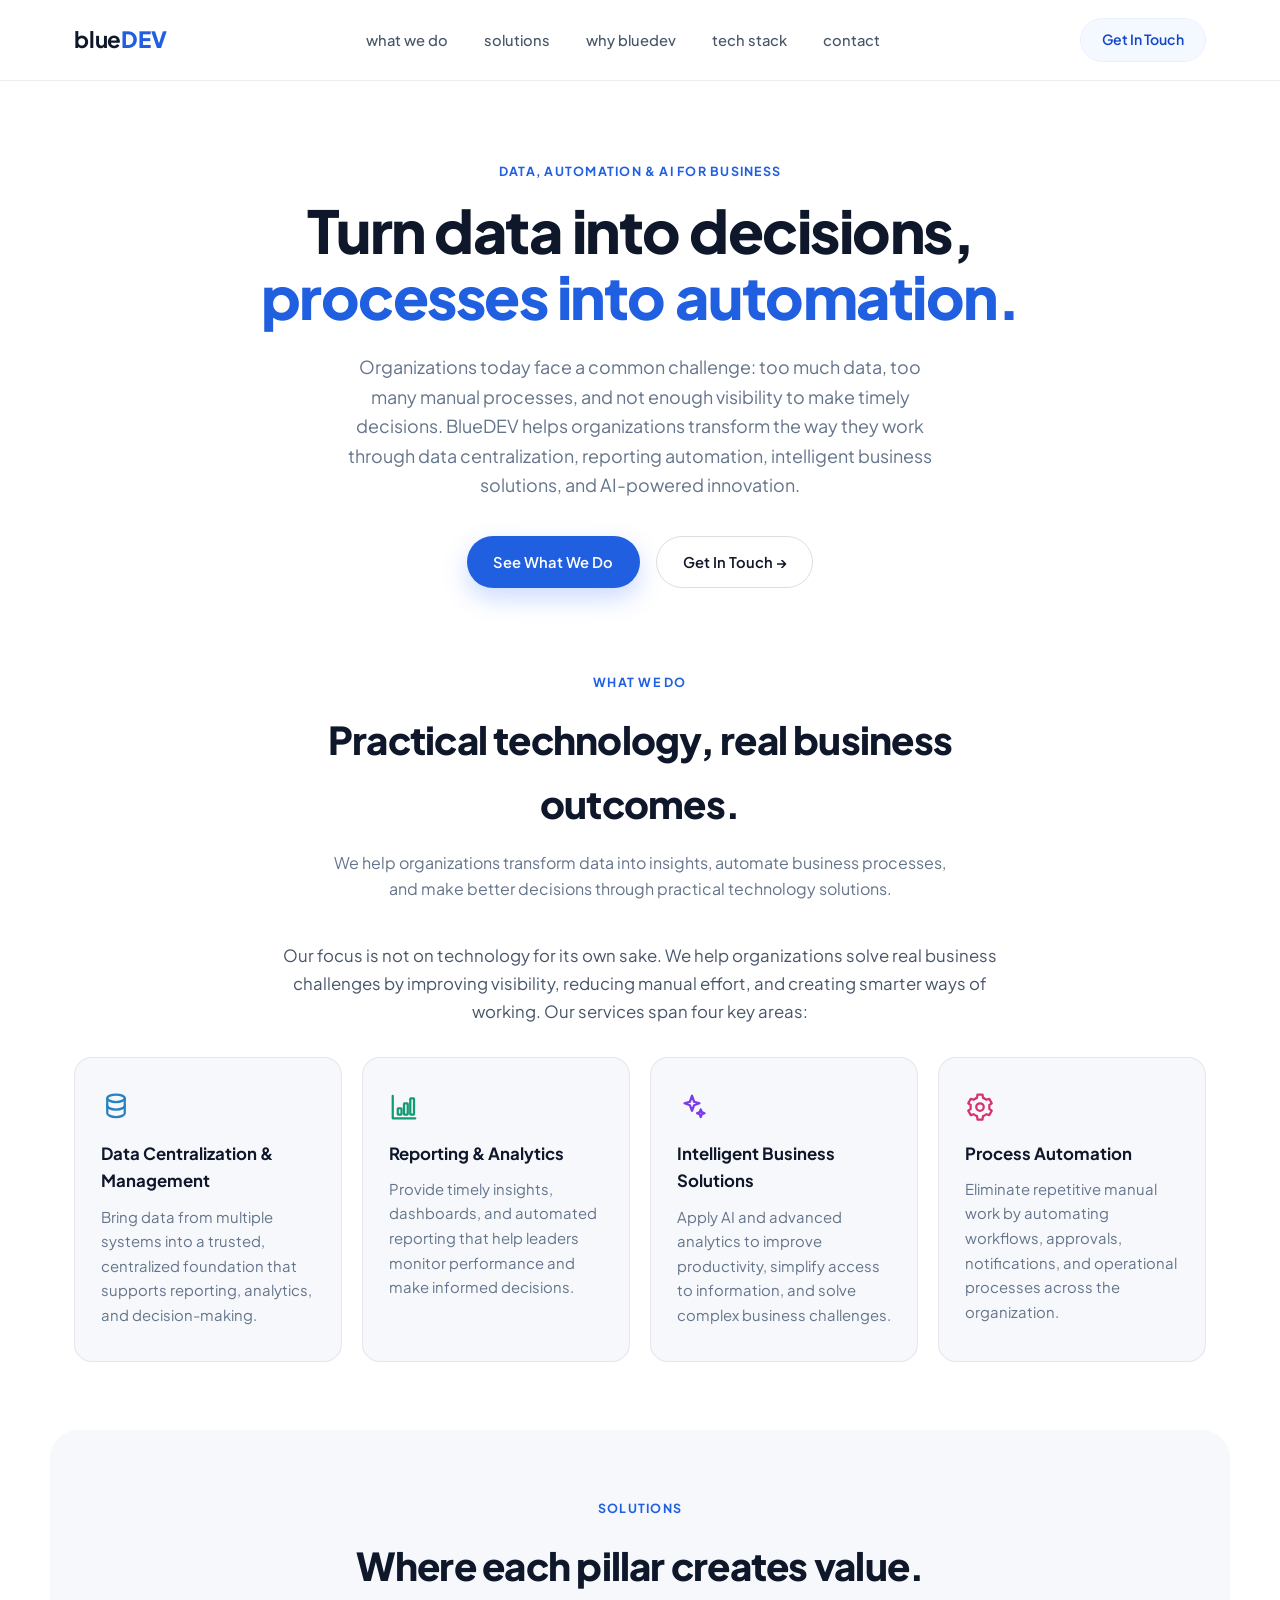
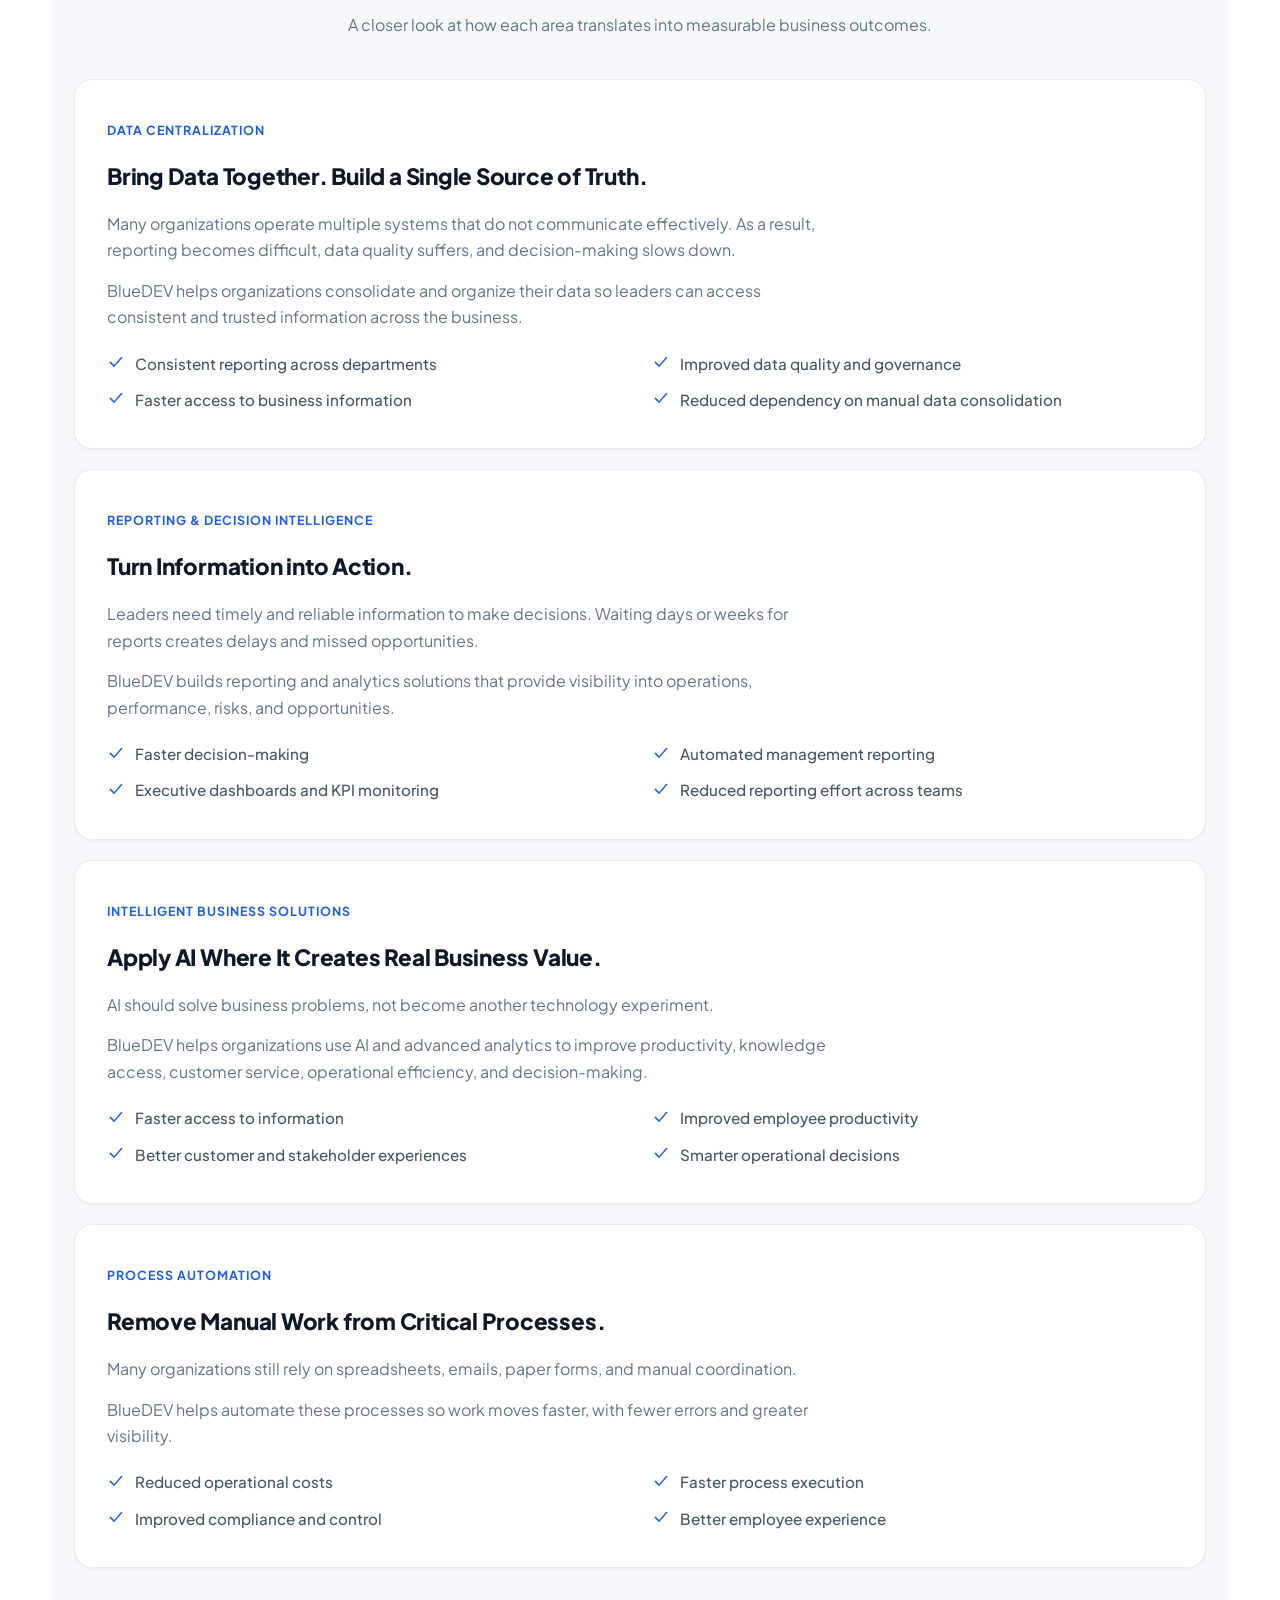
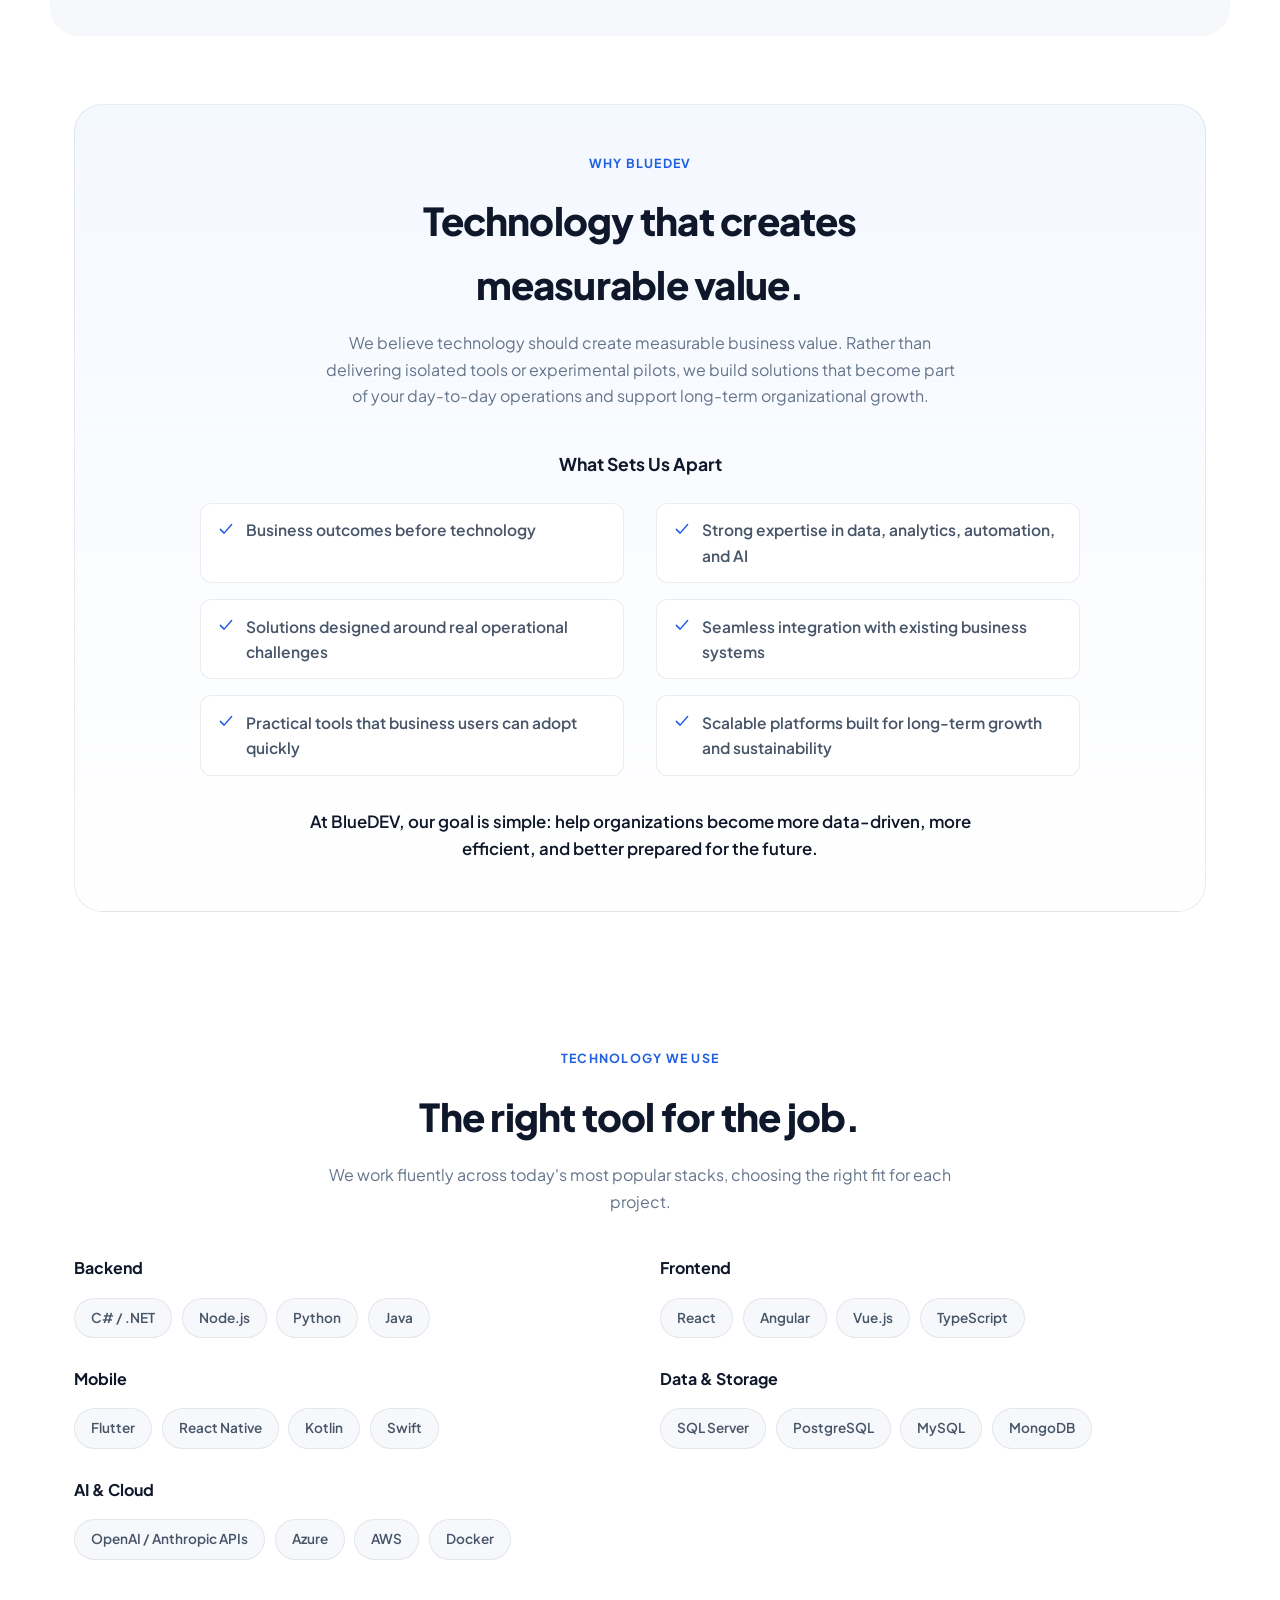
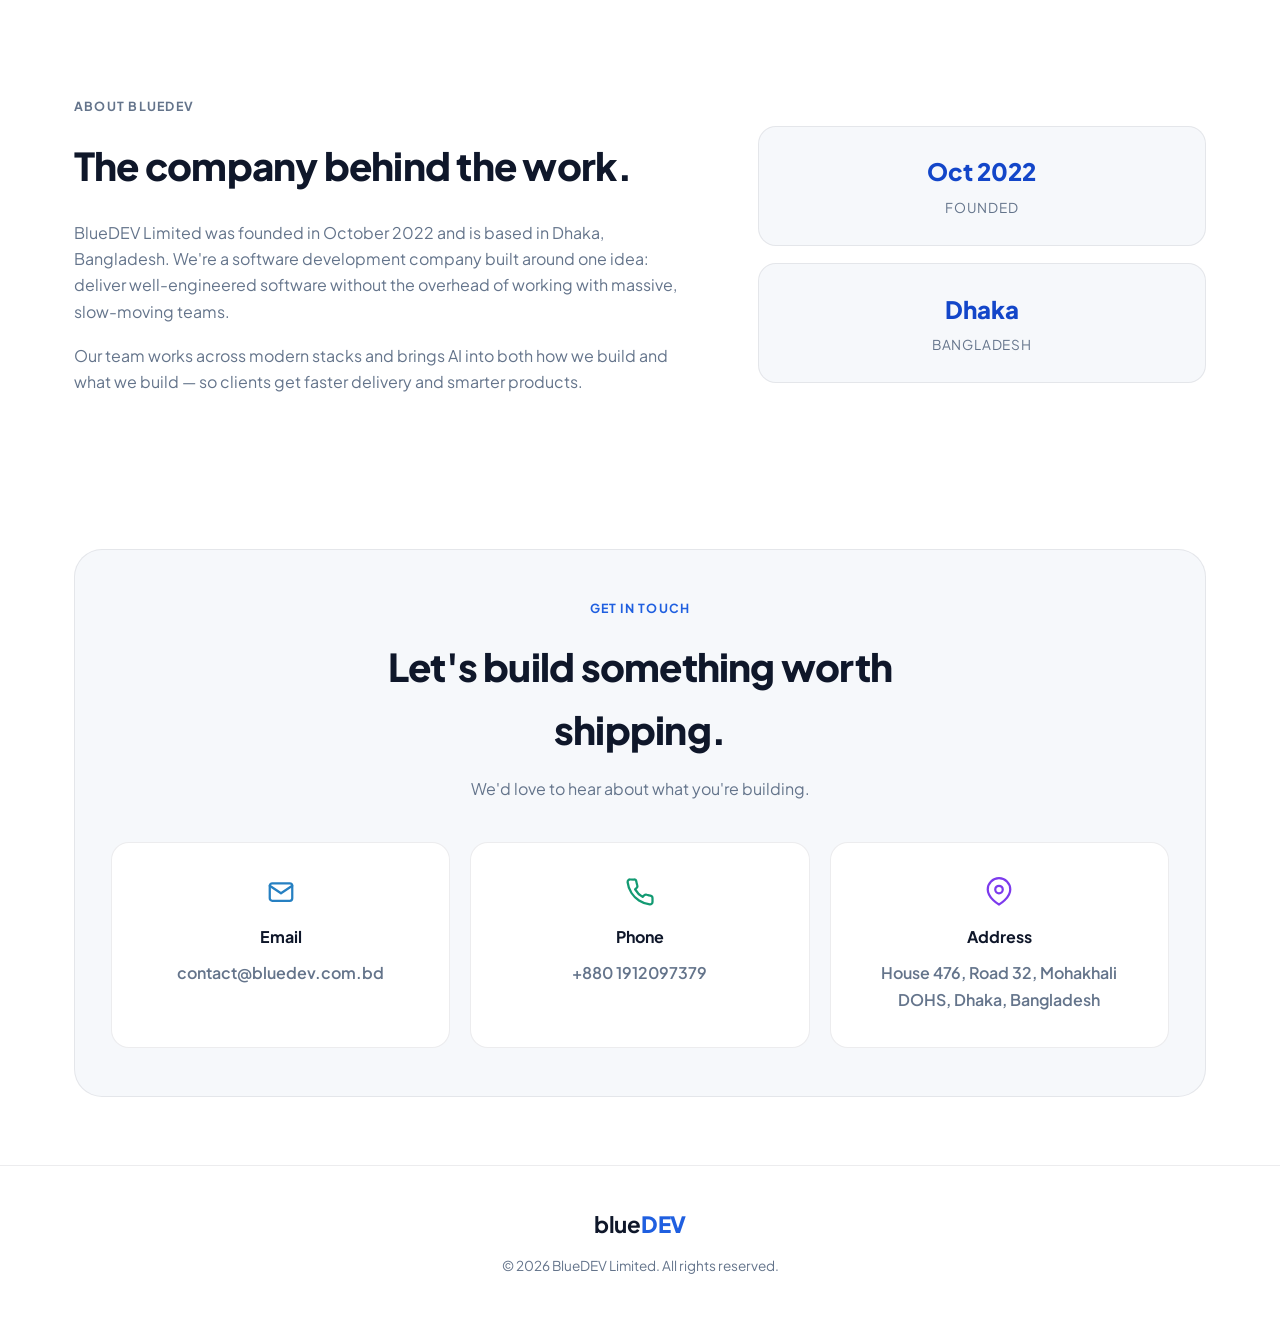
==== index.html @ 43b390da "Initial commit: BlueDEV Limited website Single-page marketing site for BlueDEV Limited built with pl" ====
<!DOCTYPE html>
<html lang="en">
<head>
<meta charset="UTF-8">
<meta name="viewport" content="width=device-width, initial-scale=1.0">
<title>BlueDEV — Data, Automation &amp; AI for Business</title>
<meta name="description" content="BlueDEV helps organizations transform data into decisions, processes into automation, and information into business value through data centralization, reporting, intelligent business solutions, and AI-powered innovation.">
<link rel="preconnect" href="https://fonts.googleapis.com">
<link rel="preconnect" href="https://fonts.gstatic.com" crossorigin>
<link rel="stylesheet" href="https://fonts.googleapis.com/css2?family=Plus+Jakarta+Sans:ital,wght@0,400;0,500;0,600;0,700;0,800;1,500&display=swap">
<link rel="stylesheet" href="styles.css">
</head>
<body>

<header class="site-header">
  <nav class="navbar">
    <a href="#top" class="logo">blue<span>DEV</span></a>
    <button class="nav-toggle" id="navToggle" aria-label="Toggle navigation" aria-expanded="false">
      <span></span><span></span><span></span>
    </button>
    <ul class="nav-links" id="navLinks">
      <li><a href="#what-we-do">what we do</a></li>
      <li><a href="#solutions">solutions</a></li>
      <li><a href="#why">why bluedev</a></li>
      <li><a href="#stack">tech stack</a></li>
      <li><a href="#contact">contact</a></li>
    </ul>
    <a href="#contact" class="btn btn-nav">Get In Touch</a>
  </nav>
</header>

<main id="top">

  <section class="hero">
    <div class="hero-content">
      <p class="eyebrow reveal">Data, Automation &amp; AI for Business</p>
      <h1 class="reveal">Turn data into decisions, <span class="text-accent">processes into automation.</span></h1>
      <p class="hero-sub reveal">Organizations today face a common challenge: too much data, too many manual processes, and not enough visibility to make timely decisions. BlueDEV helps organizations transform the way they work through data centralization, reporting automation, intelligent business solutions, and AI-powered innovation.</p>
      <div class="hero-actions reveal">
        <a href="#what-we-do" class="btn btn-primary">See What We Do</a>
        <a href="#contact" class="btn btn-ghost">Get In Touch →</a>
      </div>
    </div>
  </section>

  <section class="what-we-do" id="what-we-do">
    <div class="section-head reveal">
      <p class="eyebrow">What We Do</p>
      <h2>Practical technology, real business outcomes.</h2>
      <p class="section-sub">We help organizations transform data into insights, automate business processes, and make better decisions through practical technology solutions.</p>
    </div>
    <p class="lead-text reveal">Our focus is not on technology for its own sake. We help organizations solve real business challenges by improving visibility, reducing manual effort, and creating smarter ways of working. Our services span four key areas:</p>

    <div class="pillar-grid">
      <a href="#data-centralization" class="pillar-card reveal">
        <div class="card-icon icon-sky">
          <svg viewBox="0 0 24 24" fill="none" stroke="currentColor" stroke-width="1.8" stroke-linecap="round" stroke-linejoin="round"><ellipse cx="12" cy="5" rx="7" ry="3"/><path d="M5 5v6c0 1.66 3.13 3 7 3s7-1.34 7-3V5"/><path d="M5 11v6c0 1.66 3.13 3 7 3s7-1.34 7-3v-6"/></svg>
        </div>
        <h3>Data Centralization &amp; Management</h3>
        <p>Bring data from multiple systems into a trusted, centralized foundation that supports reporting, analytics, and decision-making.</p>
      </a>
      <a href="#reporting-analytics" class="pillar-card reveal">
        <div class="card-icon icon-mint">
          <svg viewBox="0 0 24 24" fill="none" stroke="currentColor" stroke-width="1.8" stroke-linecap="round" stroke-linejoin="round"><path d="M3 3v18h18"/><rect x="7" y="13" width="3" height="5" rx="0.5"/><rect x="12" y="9" width="3" height="9" rx="0.5"/><rect x="17" y="5" width="3" height="13" rx="0.5"/></svg>
        </div>
        <h3>Reporting &amp; Analytics</h3>
        <p>Provide timely insights, dashboards, and automated reporting that help leaders monitor performance and make informed decisions.</p>
      </a>
      <a href="#intelligent-solutions" class="pillar-card reveal">
        <div class="card-icon icon-lavender">
          <svg viewBox="0 0 24 24" fill="none" stroke="currentColor" stroke-width="1.8" stroke-linecap="round" stroke-linejoin="round"><path d="M12 3l1.7 4.8L18 9l-4.3 1.6L12 15l-1.7-4.4L6 9l4.3-1.2L12 3z"/><path d="M19 14l.8 2.1L22 17l-2.2.8L19 20l-.8-2.2L16 17l2.2-.9L19 14z"/></svg>
        </div>
        <h3>Intelligent Business Solutions</h3>
        <p>Apply AI and advanced analytics to improve productivity, simplify access to information, and solve complex business challenges.</p>
      </a>
      <a href="#process-automation" class="pillar-card reveal">
        <div class="card-icon icon-pink">
          <svg viewBox="0 0 24 24" fill="none" stroke="currentColor" stroke-width="1.8" stroke-linecap="round" stroke-linejoin="round"><circle cx="12" cy="12" r="3"/><path d="M19.4 13.5a8.1 8.1 0 0 0 0-3l2-1.5-2-3.5-2.4.7a8 8 0 0 0-2.6-1.5L14 2h-4l-.4 2.7a8 8 0 0 0-2.6 1.5l-2.4-.7-2 3.5 2 1.5a8.1 8.1 0 0 0 0 3l-2 1.5 2 3.5 2.4-.7a8 8 0 0 0 2.6 1.5L10 22h4l.4-2.7a8 8 0 0 0 2.6-1.5l2.4.7 2-3.5-2-1.5z"/></svg>
        </div>
        <h3>Process Automation</h3>
        <p>Eliminate repetitive manual work by automating workflows, approvals, notifications, and operational processes across the organization.</p>
      </a>
    </div>
  </section>

  <section class="solutions" id="solutions">
    <div class="section-head reveal">
      <p class="eyebrow">Solutions</p>
      <h2>Where each pillar creates value.</h2>
      <p class="section-sub">A closer look at how each area translates into measurable business outcomes.</p>
    </div>

    <div class="solution-block reveal" id="data-centralization">
      <div class="solution-tag">Data Centralization</div>
      <h3>Bring Data Together. Build a Single Source of Truth.</h3>
      <p>Many organizations operate multiple systems that do not communicate effectively. As a result, reporting becomes difficult, data quality suffers, and decision-making slows down.</p>
      <p>BlueDEV helps organizations consolidate and organize their data so leaders can access consistent and trusted information across the business.</p>
      <ul class="outcome-list">
        <li><svg class="li-icon" viewBox="0 0 24 24" fill="none" stroke="currentColor" stroke-width="2" stroke-linecap="round" stroke-linejoin="round"><path d="M4.5 12.5l5 5L19.5 6"/></svg><span>Consistent reporting across departments</span></li>
        <li><svg class="li-icon" viewBox="0 0 24 24" fill="none" stroke="currentColor" stroke-width="2" stroke-linecap="round" stroke-linejoin="round"><path d="M4.5 12.5l5 5L19.5 6"/></svg><span>Improved data quality and governance</span></li>
        <li><svg class="li-icon" viewBox="0 0 24 24" fill="none" stroke="currentColor" stroke-width="2" stroke-linecap="round" stroke-linejoin="round"><path d="M4.5 12.5l5 5L19.5 6"/></svg><span>Faster access to business information</span></li>
        <li><svg class="li-icon" viewBox="0 0 24 24" fill="none" stroke="currentColor" stroke-width="2" stroke-linecap="round" stroke-linejoin="round"><path d="M4.5 12.5l5 5L19.5 6"/></svg><span>Reduced dependency on manual data consolidation</span></li>
      </ul>
    </div>

    <div class="solution-block reveal" id="reporting-analytics">
      <div class="solution-tag">Reporting &amp; Decision Intelligence</div>
      <h3>Turn Information into Action.</h3>
      <p>Leaders need timely and reliable information to make decisions. Waiting days or weeks for reports creates delays and missed opportunities.</p>
      <p>BlueDEV builds reporting and analytics solutions that provide visibility into operations, performance, risks, and opportunities.</p>
      <ul class="outcome-list">
        <li><svg class="li-icon" viewBox="0 0 24 24" fill="none" stroke="currentColor" stroke-width="2" stroke-linecap="round" stroke-linejoin="round"><path d="M4.5 12.5l5 5L19.5 6"/></svg><span>Faster decision-making</span></li>
        <li><svg class="li-icon" viewBox="0 0 24 24" fill="none" stroke="currentColor" stroke-width="2" stroke-linecap="round" stroke-linejoin="round"><path d="M4.5 12.5l5 5L19.5 6"/></svg><span>Automated management reporting</span></li>
        <li><svg class="li-icon" viewBox="0 0 24 24" fill="none" stroke="currentColor" stroke-width="2" stroke-linecap="round" stroke-linejoin="round"><path d="M4.5 12.5l5 5L19.5 6"/></svg><span>Executive dashboards and KPI monitoring</span></li>
        <li><svg class="li-icon" viewBox="0 0 24 24" fill="none" stroke="currentColor" stroke-width="2" stroke-linecap="round" stroke-linejoin="round"><path d="M4.5 12.5l5 5L19.5 6"/></svg><span>Reduced reporting effort across teams</span></li>
      </ul>
    </div>

    <div class="solution-block reveal" id="intelligent-solutions">
      <div class="solution-tag">Intelligent Business Solutions</div>
      <h3>Apply AI Where It Creates Real Business Value.</h3>
      <p>AI should solve business problems, not become another technology experiment.</p>
      <p>BlueDEV helps organizations use AI and advanced analytics to improve productivity, knowledge access, customer service, operational efficiency, and decision-making.</p>
      <ul class="outcome-list">
        <li><svg class="li-icon" viewBox="0 0 24 24" fill="none" stroke="currentColor" stroke-width="2" stroke-linecap="round" stroke-linejoin="round"><path d="M4.5 12.5l5 5L19.5 6"/></svg><span>Faster access to information</span></li>
        <li><svg class="li-icon" viewBox="0 0 24 24" fill="none" stroke="currentColor" stroke-width="2" stroke-linecap="round" stroke-linejoin="round"><path d="M4.5 12.5l5 5L19.5 6"/></svg><span>Improved employee productivity</span></li>
        <li><svg class="li-icon" viewBox="0 0 24 24" fill="none" stroke="currentColor" stroke-width="2" stroke-linecap="round" stroke-linejoin="round"><path d="M4.5 12.5l5 5L19.5 6"/></svg><span>Better customer and stakeholder experiences</span></li>
        <li><svg class="li-icon" viewBox="0 0 24 24" fill="none" stroke="currentColor" stroke-width="2" stroke-linecap="round" stroke-linejoin="round"><path d="M4.5 12.5l5 5L19.5 6"/></svg><span>Smarter operational decisions</span></li>
      </ul>
    </div>

    <div class="solution-block reveal" id="process-automation">
      <div class="solution-tag">Process Automation</div>
      <h3>Remove Manual Work from Critical Processes.</h3>
      <p>Many organizations still rely on spreadsheets, emails, paper forms, and manual coordination.</p>
      <p>BlueDEV helps automate these processes so work moves faster, with fewer errors and greater visibility.</p>
      <ul class="outcome-list">
        <li><svg class="li-icon" viewBox="0 0 24 24" fill="none" stroke="currentColor" stroke-width="2" stroke-linecap="round" stroke-linejoin="round"><path d="M4.5 12.5l5 5L19.5 6"/></svg><span>Reduced operational costs</span></li>
        <li><svg class="li-icon" viewBox="0 0 24 24" fill="none" stroke="currentColor" stroke-width="2" stroke-linecap="round" stroke-linejoin="round"><path d="M4.5 12.5l5 5L19.5 6"/></svg><span>Faster process execution</span></li>
        <li><svg class="li-icon" viewBox="0 0 24 24" fill="none" stroke="currentColor" stroke-width="2" stroke-linecap="round" stroke-linejoin="round"><path d="M4.5 12.5l5 5L19.5 6"/></svg><span>Improved compliance and control</span></li>
        <li><svg class="li-icon" viewBox="0 0 24 24" fill="none" stroke="currentColor" stroke-width="2" stroke-linecap="round" stroke-linejoin="round"><path d="M4.5 12.5l5 5L19.5 6"/></svg><span>Better employee experience</span></li>
      </ul>
    </div>
  </section>

  <section class="why" id="why">
    <div class="why-panel reveal">
      <div class="section-head">
        <p class="eyebrow">Why BlueDEV</p>
        <h2>Technology that creates measurable value.</h2>
        <p class="section-sub">We believe technology should create measurable business value. Rather than delivering isolated tools or experimental pilots, we build solutions that become part of your day-to-day operations and support long-term organizational growth.</p>
      </div>

      <h3 class="why-subhead">What Sets Us Apart</h3>
      <ul class="differentiator-list">
        <li><svg class="li-icon" viewBox="0 0 24 24" fill="none" stroke="currentColor" stroke-width="2" stroke-linecap="round" stroke-linejoin="round"><path d="M4.5 12.5l5 5L19.5 6"/></svg><span>Business outcomes before technology</span></li>
        <li><svg class="li-icon" viewBox="0 0 24 24" fill="none" stroke="currentColor" stroke-width="2" stroke-linecap="round" stroke-linejoin="round"><path d="M4.5 12.5l5 5L19.5 6"/></svg><span>Strong expertise in data, analytics, automation, and AI</span></li>
        <li><svg class="li-icon" viewBox="0 0 24 24" fill="none" stroke="currentColor" stroke-width="2" stroke-linecap="round" stroke-linejoin="round"><path d="M4.5 12.5l5 5L19.5 6"/></svg><span>Solutions designed around real operational challenges</span></li>
        <li><svg class="li-icon" viewBox="0 0 24 24" fill="none" stroke="currentColor" stroke-width="2" stroke-linecap="round" stroke-linejoin="round"><path d="M4.5 12.5l5 5L19.5 6"/></svg><span>Seamless integration with existing business systems</span></li>
        <li><svg class="li-icon" viewBox="0 0 24 24" fill="none" stroke="currentColor" stroke-width="2" stroke-linecap="round" stroke-linejoin="round"><path d="M4.5 12.5l5 5L19.5 6"/></svg><span>Practical tools that business users can adopt quickly</span></li>
        <li><svg class="li-icon" viewBox="0 0 24 24" fill="none" stroke="currentColor" stroke-width="2" stroke-linecap="round" stroke-linejoin="round"><path d="M4.5 12.5l5 5L19.5 6"/></svg><span>Scalable platforms built for long-term growth and sustainability</span></li>
      </ul>

      <p class="why-closing">At BlueDEV, our goal is simple: help organizations become more data-driven, more efficient, and better prepared for the future.</p>
    </div>
  </section>

  <section class="stack" id="stack">
    <div class="section-head reveal">
      <p class="eyebrow">Technology We Use</p>
      <h2>The right tool for the job.</h2>
      <p class="section-sub">We work fluently across today's most popular stacks, choosing the right fit for each project.</p>
    </div>
    <div class="stack-groups">
      <div class="stack-group reveal">
        <h3>Backend</h3>
        <div class="badge-row">
          <span class="badge">C# / .NET</span>
          <span class="badge">Node.js</span>
          <span class="badge">Python</span>
          <span class="badge">Java</span>
        </div>
      </div>
      <div class="stack-group reveal">
        <h3>Frontend</h3>
        <div class="badge-row">
          <span class="badge">React</span>
          <span class="badge">Angular</span>
          <span class="badge">Vue.js</span>
          <span class="badge">TypeScript</span>
        </div>
      </div>
      <div class="stack-group reveal">
        <h3>Mobile</h3>
        <div class="badge-row">
          <span class="badge">Flutter</span>
          <span class="badge">React Native</span>
          <span class="badge">Kotlin</span>
          <span class="badge">Swift</span>
        </div>
      </div>
      <div class="stack-group reveal">
        <h3>Data &amp; Storage</h3>
        <div class="badge-row">
          <span class="badge">SQL Server</span>
          <span class="badge">PostgreSQL</span>
          <span class="badge">MySQL</span>
          <span class="badge">MongoDB</span>
        </div>
      </div>
      <div class="stack-group reveal">
        <h3>AI &amp; Cloud</h3>
        <div class="badge-row">
          <span class="badge">OpenAI / Anthropic APIs</span>
          <span class="badge">Azure</span>
          <span class="badge">AWS</span>
          <span class="badge">Docker</span>
        </div>
      </div>
    </div>
  </section>

  <section class="about" id="about">
    <div class="about-grid">
      <div class="about-text reveal">
        <p class="eyebrow">About BlueDEV</p>
        <h2>The company behind the work.</h2>
        <p>BlueDEV Limited was founded in October 2022 and is based in Dhaka, Bangladesh. We're a software development company built around one idea: deliver well-engineered software without the overhead of working with massive, slow-moving teams.</p>
        <p>Our team works across modern stacks and brings AI into both how we build and what we build — so clients get faster delivery and smarter products.</p>
      </div>
      <div class="about-stats reveal">
        <div class="stat-card">
          <span class="stat-card-number">Oct 2022</span>
          <span class="stat-card-label">Founded</span>
        </div>
        <div class="stat-card">
          <span class="stat-card-number">Dhaka</span>
          <span class="stat-card-label">Bangladesh</span>
        </div>
      </div>
    </div>
  </section>

  <section class="contact" id="contact">
    <div class="contact-panel reveal">
      <div class="section-head">
        <p class="eyebrow">Get In Touch</p>
        <h2>Let's build something worth shipping.</h2>
        <p class="section-sub">We'd love to hear about what you're building.</p>
      </div>
      <div class="contact-grid">
        <div class="contact-item">
          <div class="card-icon icon-sky">
            <svg viewBox="0 0 24 24" fill="none" stroke="currentColor" stroke-width="1.8" stroke-linecap="round" stroke-linejoin="round"><rect x="3" y="5" width="18" height="14" rx="2"/><path d="M3 7l9 6 9-6"/></svg>
          </div>
          <h3>Email</h3>
          <a href="mailto:contact@bluedev.com.bd">contact@bluedev.com.bd</a>
        </div>
        <div class="contact-item">
          <div class="card-icon icon-mint">
            <svg viewBox="0 0 24 24" fill="none" stroke="currentColor" stroke-width="1.8" stroke-linecap="round" stroke-linejoin="round"><path d="M22 16.9v3a2 2 0 0 1-2.2 2 19.8 19.8 0 0 1-8.6-3.1 19.5 19.5 0 0 1-6-6A19.8 19.8 0 0 1 2.1 4.2 2 2 0 0 1 4.1 2h3a2 2 0 0 1 2 1.7c.1 1 .4 1.9.7 2.8a2 2 0 0 1-.4 2.1L8.1 9.9a16 16 0 0 0 6 6l1.3-1.3a2 2 0 0 1 2.1-.4c.9.3 1.8.6 2.8.7a2 2 0 0 1 1.7 2z"/></svg>
          </div>
          <h3>Phone</h3>
          <a href="tel:+8801912097379">+880 1912097379</a>
        </div>
        <div class="contact-item">
          <div class="card-icon icon-lavender">
            <svg viewBox="0 0 24 24" fill="none" stroke="currentColor" stroke-width="1.8" stroke-linecap="round" stroke-linejoin="round"><path d="M21 10c0 7-9 12-9 12s-9-5-9-12a9 9 0 1 1 18 0z"/><circle cx="12" cy="10" r="3"/></svg>
          </div>
          <h3>Address</h3>
          <p>House 476, Road 32, Mohakhali DOHS, Dhaka, Bangladesh</p>
        </div>
      </div>
    </div>
  </section>

</main>

<footer class="site-footer">
  <a href="#top" class="logo">blue<span>DEV</span></a>
  <p>&copy; <span id="year"></span> BlueDEV Limited. All rights reserved.</p>
</footer>

<script src="script.js"></script>
</body>
</html>
---- styles.css ----
:root {
  --bg: #ffffff;
  --bg-soft: #f6f8fb;
  --bg-card: #ffffff;
  --border: rgba(15, 23, 42, 0.08);
  --border-strong: rgba(15, 23, 42, 0.14);
  --ink: #0f172a;
  --ink-soft: #475569;
  --ink-faint: #64748b;
  --blue-700: #1346c9;
  --blue-600: #1f5fe0;
  --blue-500: #2f6bff;
  --blue-100: #eaf1ff;
  --blue-50: #f4f8ff;
  --radius: 18px;
  --max-width: 1180px;
  --shadow-sm: 0 1px 2px rgba(15, 23, 42, 0.04);
  --shadow-md: 0 16px 40px rgba(15, 23, 42, 0.08);
}

* { box-sizing: border-box; }

html { scroll-behavior: smooth; }

body {
  margin: 0;
  font-family: "Plus Jakarta Sans", "Segoe UI", -apple-system, BlinkMacSystemFont, "Helvetica Neue", Arial, sans-serif;
  color: var(--ink);
  background: var(--bg);
  line-height: 1.65;
}

a { color: inherit; text-decoration: none; }

img { max-width: 100%; display: block; }

.eyebrow {
  text-transform: uppercase;
  letter-spacing: 0.1em;
  font-size: 0.78rem;
  font-weight: 700;
  color: var(--blue-600);
  margin: 0 0 1rem;
}

.text-accent { color: var(--blue-600); }

/* Reveal on scroll */
.reveal {
  opacity: 0;
  transform: translateY(20px);
  transition: opacity 0.6s ease, transform 0.6s ease;
}

.reveal.visible {
  opacity: 1;
  transform: translateY(0);
}

/* Header */
.site-header {
  position: sticky;
  top: 0;
  z-index: 100;
  background: rgba(255, 255, 255, 0.85);
  backdrop-filter: blur(12px);
  border-bottom: 1px solid var(--border);
}

.navbar {
  max-width: var(--max-width);
  margin: 0 auto;
  display: flex;
  align-items: center;
  justify-content: space-between;
  padding: 1.1rem 1.5rem;
  gap: 1.5rem;
}

.logo {
  font-size: 1.4rem;
  font-weight: 700;
  color: var(--ink);
  letter-spacing: -0.01em;
  flex-shrink: 0;
}

.logo span {
  font-weight: 800;
  color: var(--blue-600);
}

.nav-links {
  list-style: none;
  display: flex;
  gap: 2.25rem;
  margin: 0;
  padding: 0;
  flex: 1;
  justify-content: center;
}

.nav-links a {
  font-weight: 500;
  font-size: 0.92rem;
  color: var(--ink-soft);
  transition: color 0.2s ease;
}

.nav-links a:hover { color: var(--ink); }

.btn-nav { flex-shrink: 0; }

.nav-toggle {
  display: none;
  flex-direction: column;
  justify-content: center;
  gap: 5px;
  width: 32px;
  height: 32px;
  background: none;
  border: none;
  cursor: pointer;
  padding: 0;
}

.nav-toggle span {
  display: block;
  height: 2px;
  width: 100%;
  background: var(--ink);
  border-radius: 2px;
  transition: transform 0.25s ease, opacity 0.25s ease;
}

/* Buttons */
.btn {
  display: inline-block;
  padding: 0.8rem 1.6rem;
  border-radius: 999px;
  font-weight: 600;
  font-size: 0.92rem;
  transition: transform 0.2s ease, box-shadow 0.2s ease, background 0.2s ease, border-color 0.2s ease;
  border: 1px solid transparent;
  white-space: nowrap;
}

.btn-primary {
  background: var(--blue-600);
  color: #fff;
  box-shadow: 0 10px 24px rgba(47, 107, 255, 0.25);
}

.btn-primary:hover { transform: translateY(-2px); background: var(--blue-700); }

.btn-ghost {
  background: transparent;
  color: var(--ink);
  border-color: var(--border-strong);
}

.btn-ghost:hover {
  border-color: var(--blue-500);
  color: var(--blue-600);
}

.btn-nav {
  background: var(--blue-50);
  color: var(--blue-700);
  border: 1px solid var(--blue-100);
  padding: 0.6rem 1.3rem;
  font-size: 0.88rem;
}

.btn-nav:hover { background: var(--blue-100); }

/* Hero */
.hero {
  padding: 5rem 1.5rem 1rem;
  text-align: center;
  max-width: var(--max-width);
  margin: 0 auto;
}

.hero-content { max-width: 760px; margin: 0 auto; }

.hero h1 {
  font-size: clamp(2.3rem, 5.2vw, 3.7rem);
  line-height: 1.12;
  margin: 0 0 1.4rem;
  font-weight: 800;
  letter-spacing: -0.025em;
  color: var(--ink);
}

.hero-sub {
  font-size: 1.12rem;
  color: var(--ink-faint);
  max-width: 600px;
  margin: 0 auto 2.25rem;
}

.hero-actions {
  display: flex;
  gap: 1rem;
  justify-content: center;
  flex-wrap: wrap;
}

/* Sections */
main section {
  padding: 4.25rem 1.5rem;
  max-width: var(--max-width);
  margin: 0 auto;
}

.section-head {
  text-align: center;
  max-width: 640px;
  margin: 0 auto 2.5rem;
}

.section-head .eyebrow { display: flex; justify-content: center; }

.section-head h2 {
  font-size: clamp(1.85rem, 3.1vw, 2.4rem);
  margin: 0 0 0.9rem;
  font-weight: 800;
  color: var(--ink);
  letter-spacing: -0.02em;
}

.section-sub {
  color: var(--ink-faint);
  margin: 0;
}

.lead-text {
  max-width: 760px;
  margin: 0 auto 2rem;
  text-align: center;
  color: var(--ink-soft);
  font-size: 1.05rem;
}

/* Pillar grid */
.pillar-grid {
  display: grid;
  grid-template-columns: repeat(4, 1fr);
  gap: 1.25rem;
}

.pillar-card {
  display: block;
  background: var(--bg-soft);
  border-radius: var(--radius);
  padding: 2.1rem 1.6rem;
  border: 1px solid var(--border);
  transition: transform 0.25s ease, box-shadow 0.25s ease, border-color 0.25s ease, background 0.25s ease;
}

.pillar-card:hover {
  transform: translateY(-5px);
  box-shadow: var(--shadow-md);
  border-color: var(--border-strong);
  background: var(--bg-card);
}

.pillar-card h3 {
  font-size: 1.05rem;
  margin: 0 0 0.6rem;
  color: var(--ink);
  font-weight: 700;
}

.pillar-card p {
  margin: 0;
  color: var(--ink-faint);
  font-size: 0.93rem;
}

/* Solutions */
.solutions {
  background: var(--bg-soft);
  border-radius: 28px;
}

.solution-block {
  background: var(--bg-card);
  border: 1px solid var(--border);
  border-radius: var(--radius);
  padding: 2.25rem 2rem;
  margin-bottom: 1.25rem;
  box-shadow: var(--shadow-sm);
}

.solution-block:last-child { margin-bottom: 0; }

.solution-tag {
  display: inline-block;
  text-transform: uppercase;
  letter-spacing: 0.08em;
  font-size: 0.78rem;
  font-weight: 700;
  color: var(--blue-600);
  margin-bottom: 1.1rem;
}

.solution-block h3 {
  font-size: 1.4rem;
  margin: 0 0 1rem;
  color: var(--ink);
  font-weight: 800;
  letter-spacing: -0.01em;
}

.solution-block p {
  color: var(--ink-faint);
  margin: 0 0 0.9rem;
  max-width: 720px;
}

.outcome-list {
  list-style: none;
  margin: 1.25rem 0 0;
  padding: 0;
  display: grid;
  grid-template-columns: repeat(2, 1fr);
  gap: 0.7rem 1.5rem;
}

.outcome-list li {
  display: flex;
  align-items: flex-start;
  gap: 0.65rem;
  color: var(--ink-soft);
  font-size: 0.95rem;
  font-weight: 500;
}

.outcome-list li .li-icon {
  flex-shrink: 0;
  margin-top: 0.15rem;
  width: 18px;
  height: 18px;
  color: var(--blue-600);
}

/* Why BlueDevs */
.why-panel {
  background: linear-gradient(180deg, var(--blue-50), transparent);
  border: 1px solid var(--border);
  border-radius: 28px;
  padding: 3rem 2.25rem;
}

.why-subhead {
  text-align: center;
  font-size: 1.1rem;
  color: var(--ink);
  font-weight: 700;
  margin: 0 0 1.5rem;
}

.differentiator-list {
  list-style: none;
  margin: 0 auto 2rem;
  padding: 0;
  max-width: 880px;
  display: grid;
  grid-template-columns: repeat(2, 1fr);
  gap: 1rem 2rem;
}

.differentiator-list li {
  display: flex;
  align-items: flex-start;
  gap: 0.7rem;
  color: var(--ink-soft);
  font-weight: 600;
  font-size: 0.97rem;
  background: var(--bg-card);
  border: 1px solid var(--border);
  border-radius: 12px;
  padding: 0.85rem 1rem;
}

.differentiator-list li .li-icon {
  flex-shrink: 0;
  margin-top: 0.15rem;
  width: 18px;
  height: 18px;
  color: var(--blue-600);
}

.why-closing {
  text-align: center;
  max-width: 680px;
  margin: 0 auto;
  color: var(--ink);
  font-weight: 600;
  font-size: 1.05rem;
}

/* Cards */
.card-grid {
  display: grid;
  grid-template-columns: repeat(3, 1fr);
  gap: 1.25rem;
}

.card {
  background: var(--bg-soft);
  border-radius: var(--radius);
  padding: 2.1rem 1.75rem;
  border: 1px solid var(--border);
  transition: transform 0.25s ease, box-shadow 0.25s ease, border-color 0.25s ease, background 0.25s ease;
}

.card:hover {
  transform: translateY(-5px);
  box-shadow: var(--shadow-md);
  border-color: var(--border-strong);
  background: var(--bg-card);
}

.card-icon {
  display: inline-flex;
  margin-bottom: 1.1rem;
}

.card-icon svg {
  width: 30px;
  height: 30px;
}

.icon-sky { color: #2680c2; }
.icon-mint { color: #129a72; }
.icon-lavender { color: #7c3aed; }
.icon-pink { color: #d6336c; }

.card h3 {
  font-size: 1.1rem;
  margin: 0 0 0.65rem;
  color: var(--ink);
  font-weight: 700;
}

.card p {
  margin: 0;
  color: var(--ink-faint);
  font-size: 0.95rem;
}

/* Stack */
.stack-groups {
  display: grid;
  grid-template-columns: repeat(2, 1fr);
  gap: 1.75rem 2.5rem;
}

.stack-group h3 {
  color: var(--ink);
  font-size: 1rem;
  margin: 0 0 1rem;
  font-weight: 700;
}

.badge-row {
  display: flex;
  flex-wrap: wrap;
  gap: 0.6rem;
}

.badge {
  background: var(--bg-soft);
  color: var(--ink-soft);
  font-size: 0.85rem;
  font-weight: 600;
  padding: 0.5rem 1rem;
  border-radius: 999px;
  border: 1px solid var(--border);
}

/* About */
.about-grid {
  display: grid;
  grid-template-columns: 1.4fr 1fr;
  gap: 3.5rem;
  align-items: center;
}

.about-text h2 {
  font-size: clamp(1.85rem, 3.1vw, 2.4rem);
  color: var(--ink);
  margin: 0 0 1.4rem;
  font-weight: 800;
  letter-spacing: -0.02em;
}

.about-text p {
  color: var(--ink-faint);
  margin: 0 0 1.1rem;
}

.about-stats {
  display: grid;
  gap: 1.1rem;
}

.stat-card {
  background: var(--bg-soft);
  border: 1px solid var(--border);
  border-radius: var(--radius);
  padding: 1.6rem;
  text-align: center;
}

.stat-card-number {
  display: block;
  font-size: 1.5rem;
  font-weight: 800;
  color: var(--blue-700);
}

.stat-card-label {
  display: block;
  font-size: 0.85rem;
  color: var(--ink-faint);
  margin-top: 0.3rem;
  text-transform: uppercase;
  letter-spacing: 0.06em;
}

/* Contact */
.contact-panel {
  background: var(--bg-soft);
  border: 1px solid var(--border);
  border-radius: 28px;
  padding: 3rem 2.25rem;
}

.contact-grid {
  display: grid;
  grid-template-columns: repeat(3, 1fr);
  gap: 1.25rem;
  text-align: center;
}

.contact-item {
  background: var(--bg-card);
  border: 1px solid var(--border);
  border-radius: var(--radius);
  padding: 2.1rem 1.5rem;
}

.contact-item .card-icon { margin: 0 auto 1.1rem; }

.contact-item h3 {
  margin: 0 0 0.6rem;
  color: var(--ink);
  font-size: 1rem;
}

.contact-item a,
.contact-item p {
  color: var(--ink-faint);
  font-weight: 600;
  margin: 0;
}

.contact-item a:hover { color: var(--blue-600); }

/* Footer */
.site-footer {
  text-align: center;
  padding: 2.5rem 1.5rem;
  border-top: 1px solid var(--border);
  display: flex;
  flex-direction: column;
  align-items: center;
  gap: 0.75rem;
}

.site-footer p {
  color: var(--ink-faint);
  font-size: 0.85rem;
  margin: 0;
}

/* Responsive */
@media (max-width: 980px) {
  .card-grid { grid-template-columns: repeat(2, 1fr); }
  .stack-groups { grid-template-columns: 1fr; }
  .about-grid { grid-template-columns: 1fr; }
  .contact-grid { grid-template-columns: 1fr; }
  .pillar-grid { grid-template-columns: repeat(2, 1fr); }
  .outcome-list { grid-template-columns: 1fr; }
  .differentiator-list { grid-template-columns: 1fr; }
}

@media (max-width: 760px) {
  .nav-toggle { display: flex; }
  .btn-nav { display: none; }

  .nav-links {
    position: absolute;
    top: 100%;
    left: 0;
    right: 0;
    background: var(--bg);
    flex-direction: column;
    gap: 0;
    max-height: 0;
    overflow: hidden;
    transition: max-height 0.3s ease;
    border-bottom: 1px solid var(--border);
  }

  .nav-links.open { max-height: 320px; }

  .nav-links li { width: 100%; }

  .nav-links a {
    display: block;
    padding: 1rem 1.5rem;
    border-top: 1px solid var(--border);
  }

  .card-grid { grid-template-columns: 1fr; }
  .contact-panel { padding: 2.5rem 1.5rem; }
  .pillar-grid { grid-template-columns: 1fr; }
  .solution-block { padding: 2rem 1.5rem; }
  .why-panel { padding: 2.5rem 1.5rem; }
}
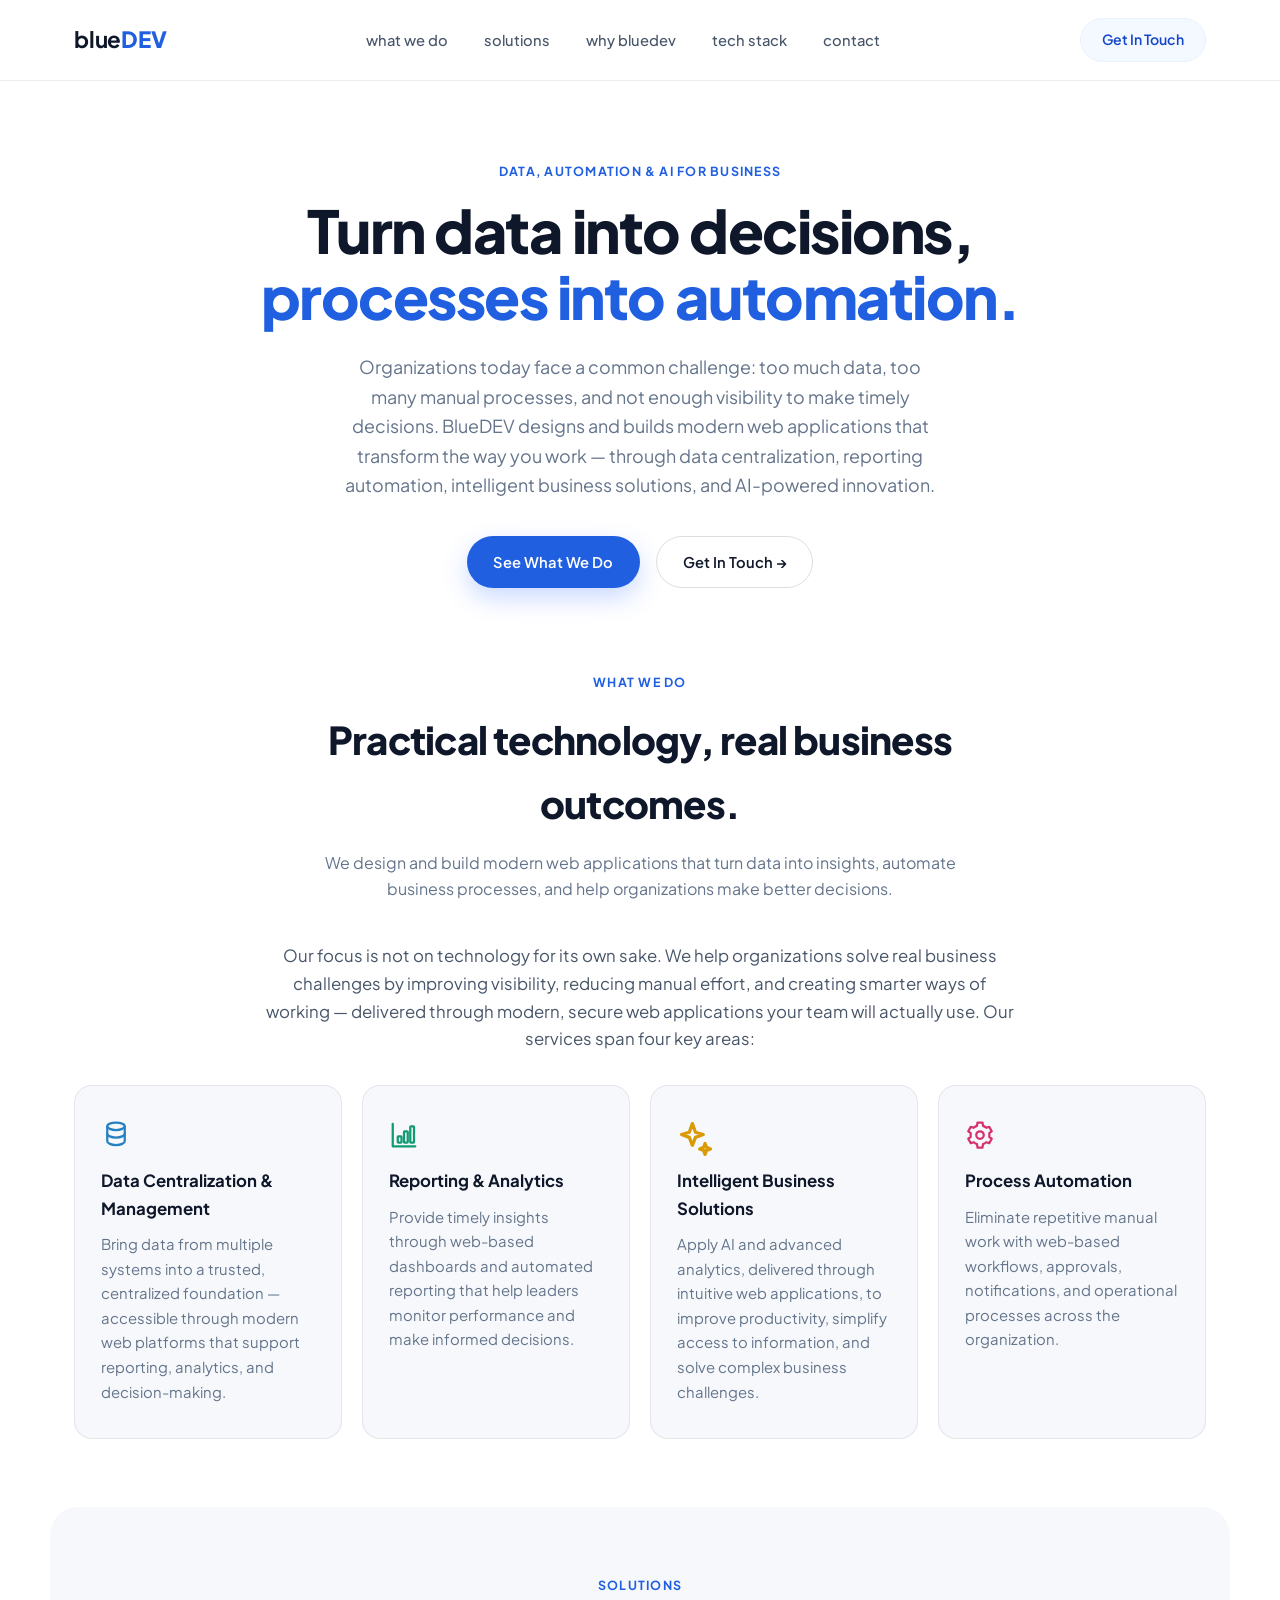
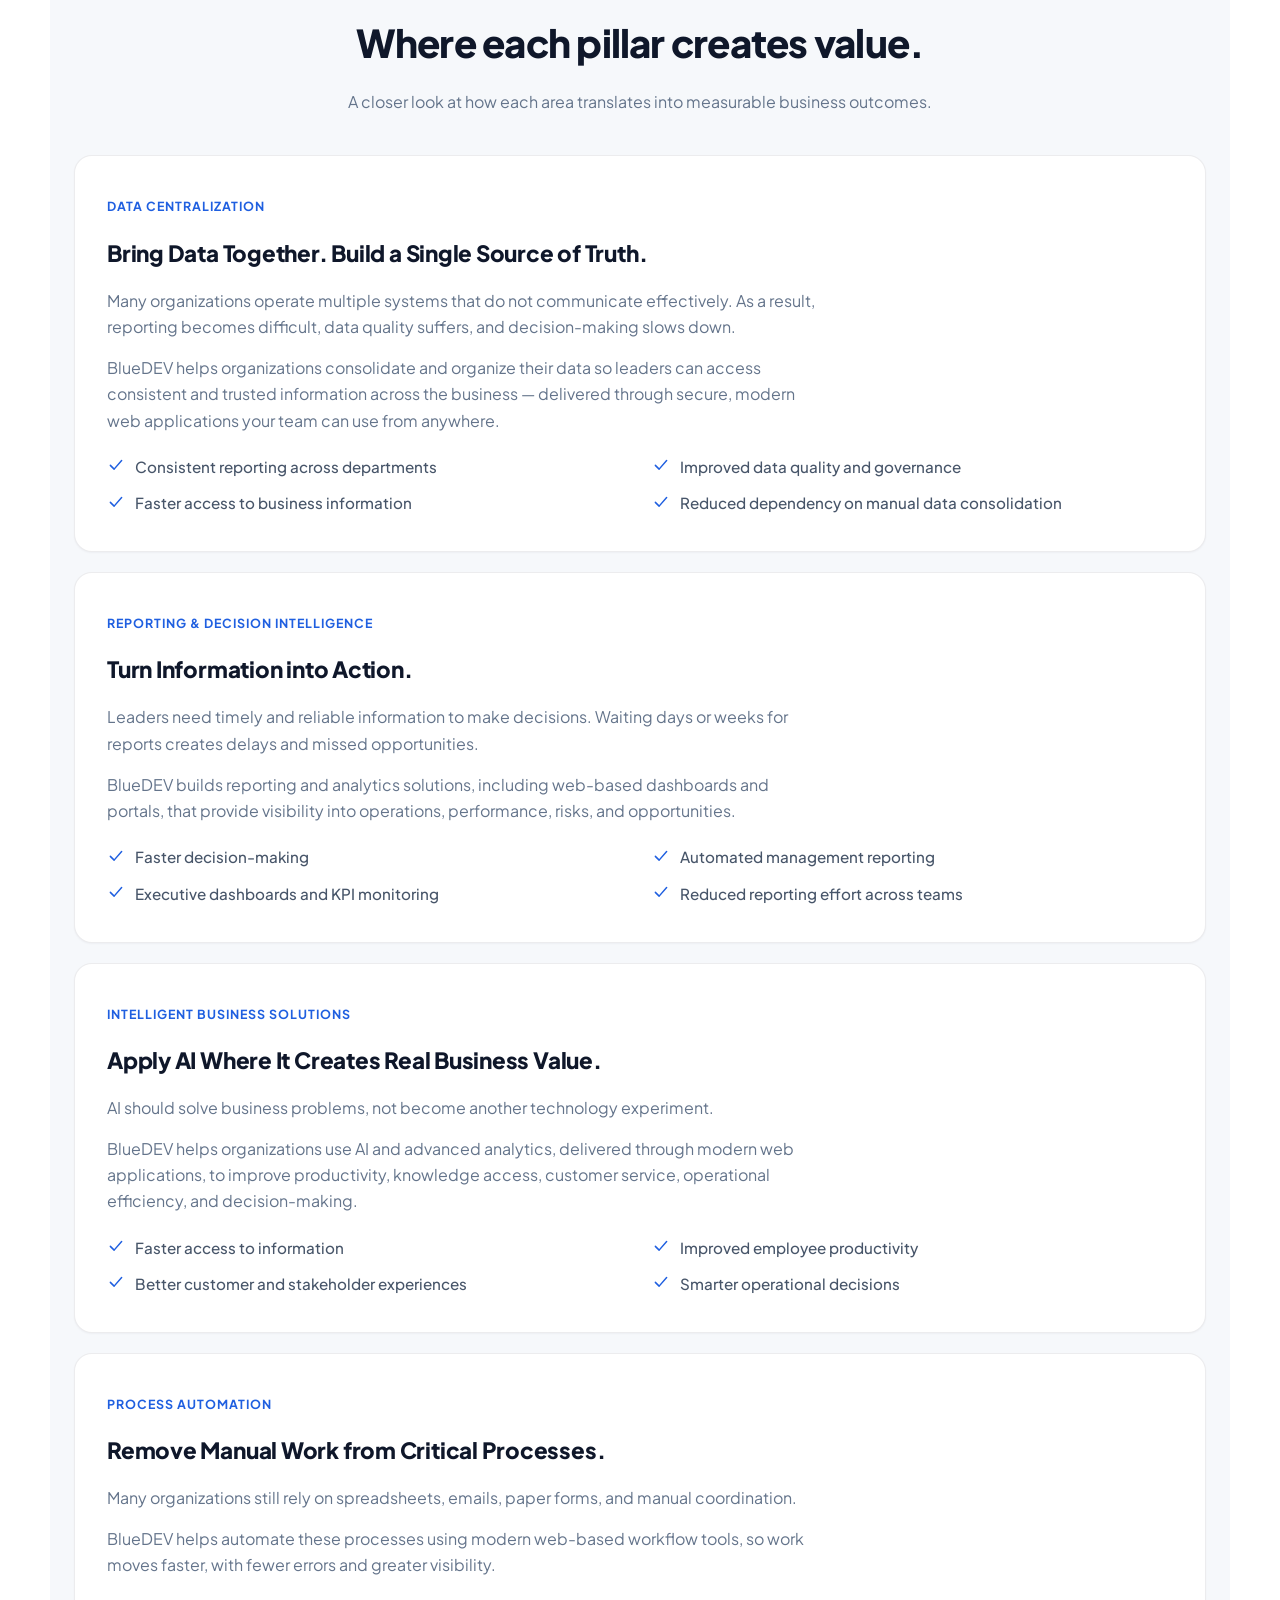
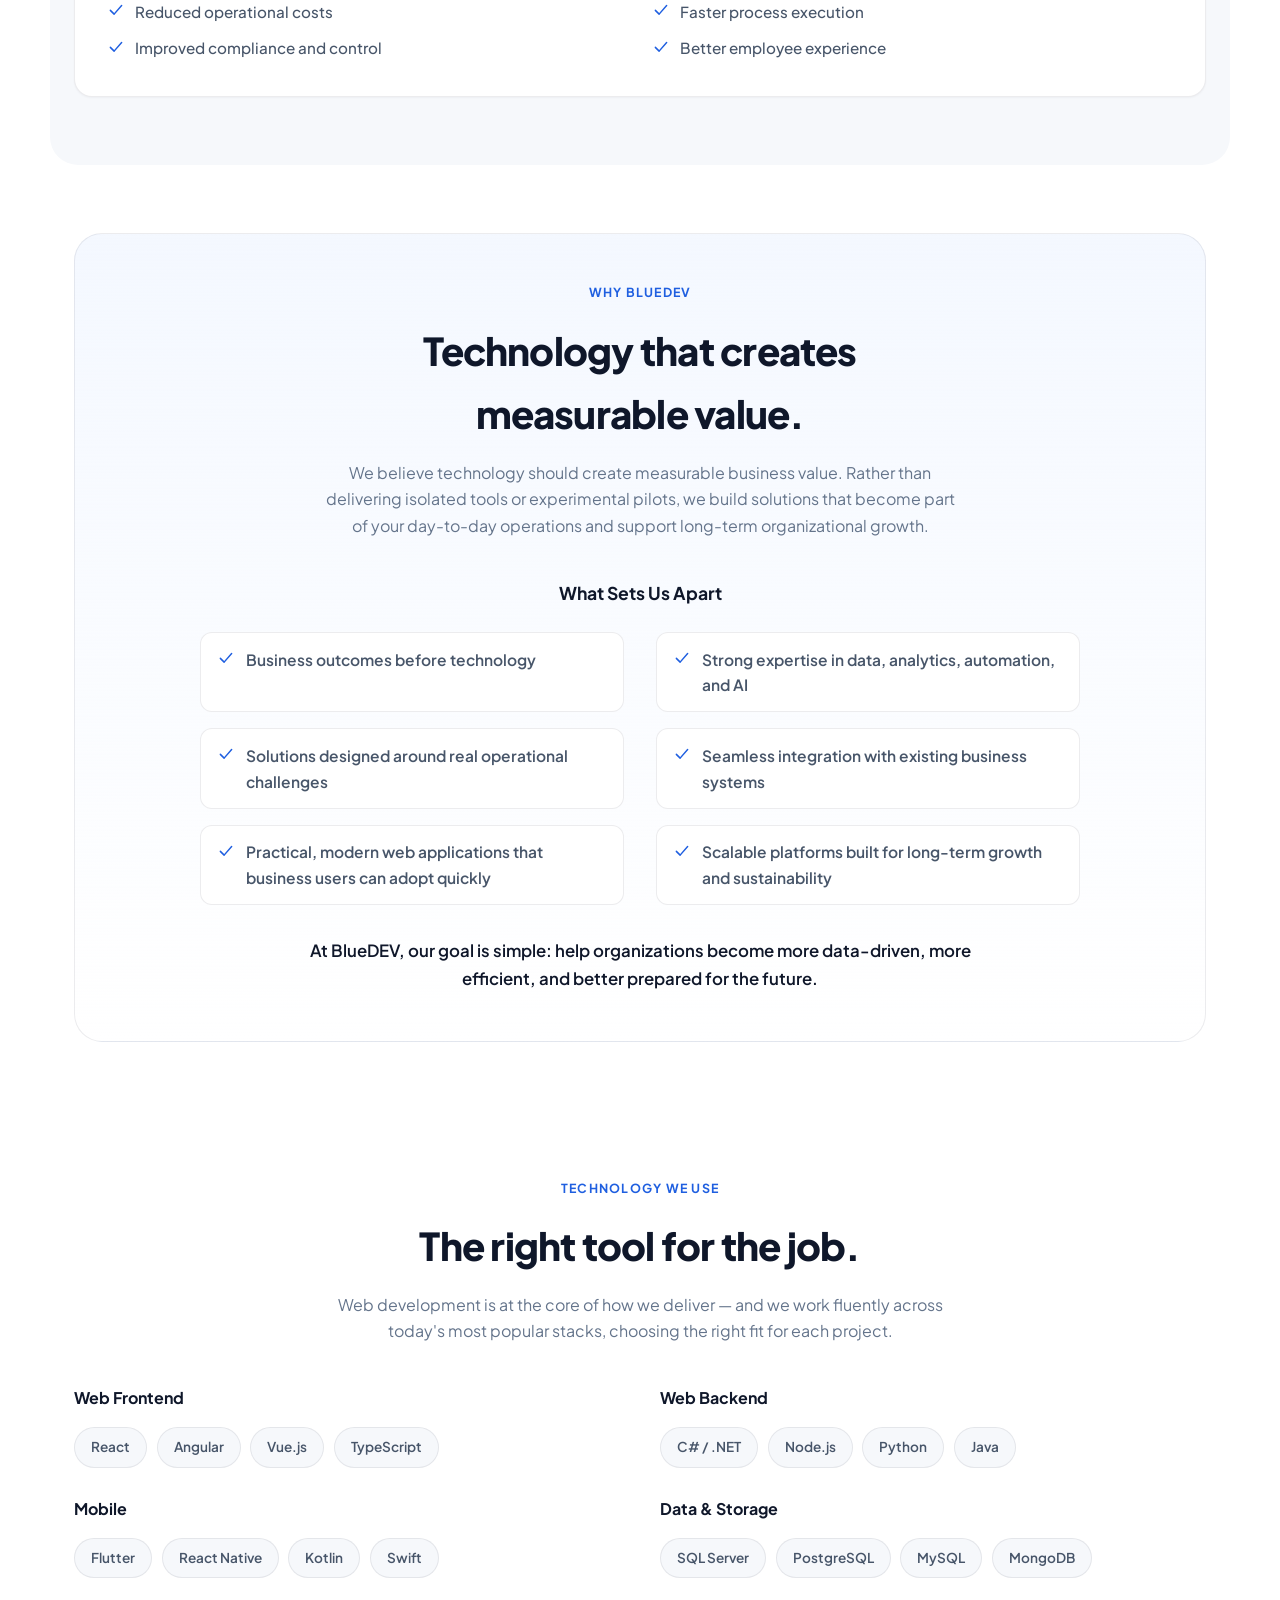
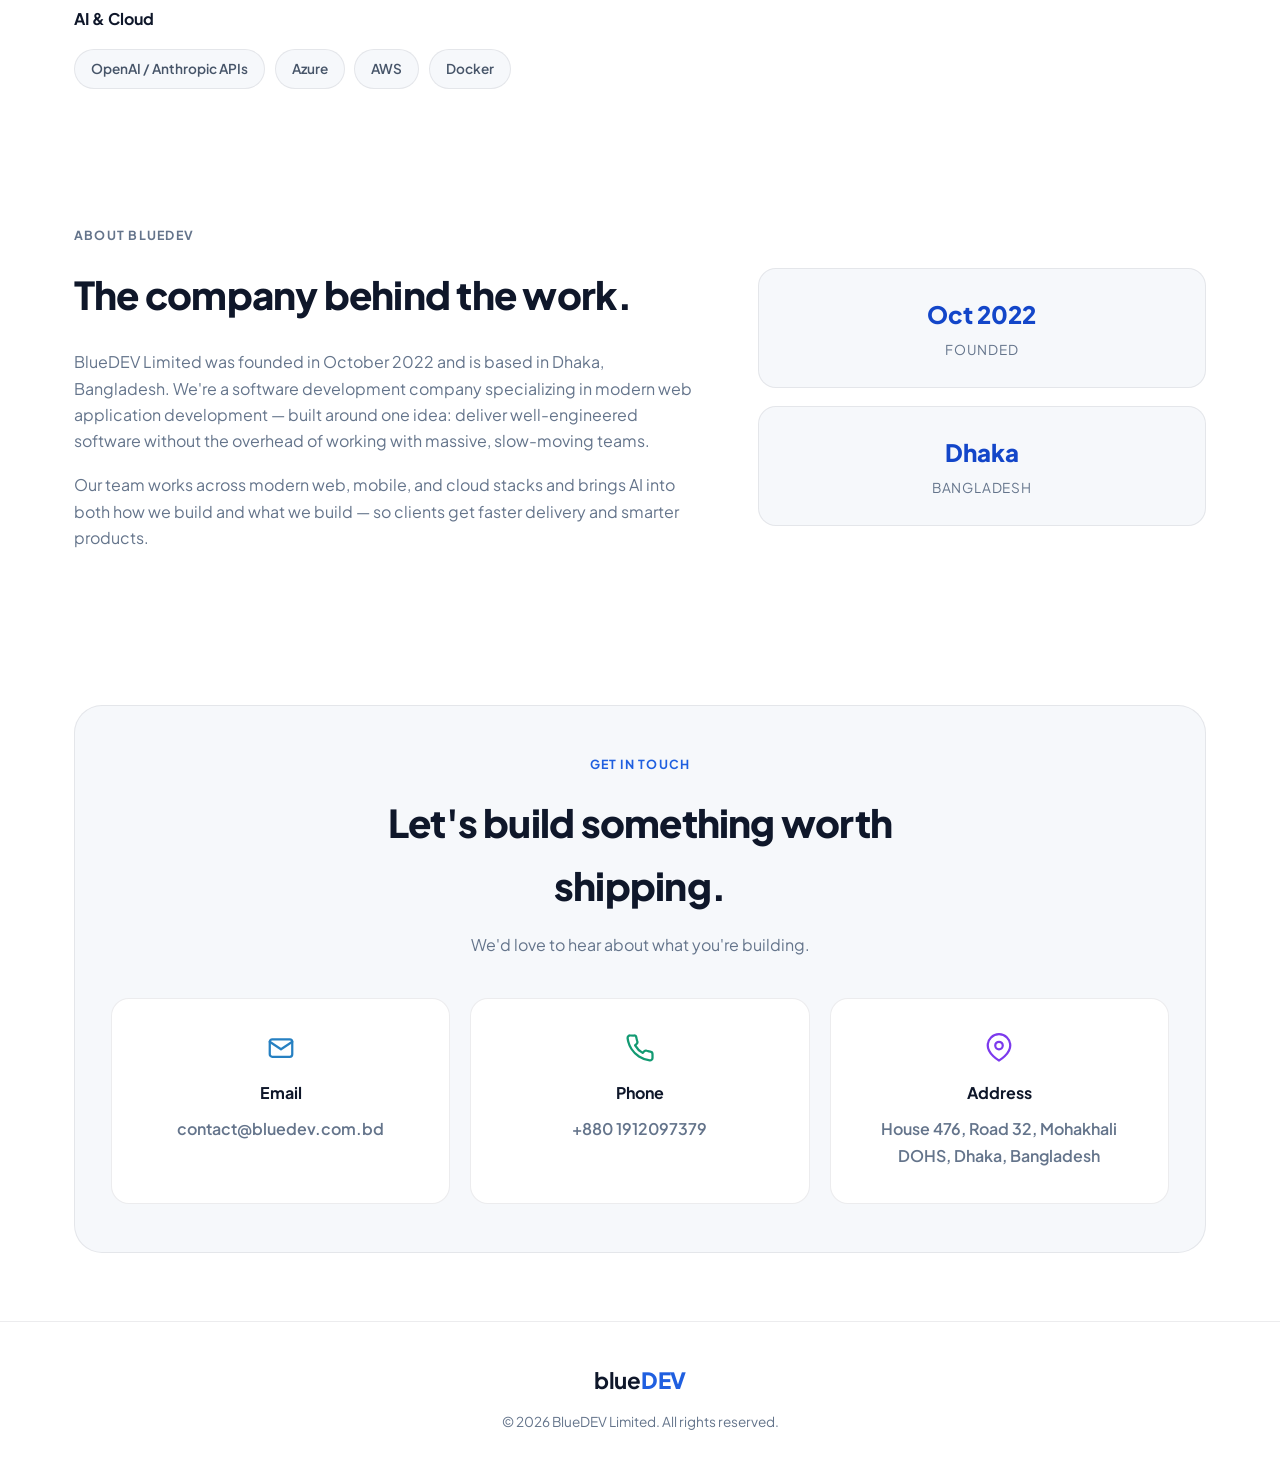
==== commit 4c541141: "Emphasize web development across copy, fix icon colors and sizing Adds web application development e" ====
--- a/index.html
+++ b/index.html
@@ -3,8 +3,8 @@
 <head>
 <meta charset="UTF-8">
 <meta name="viewport" content="width=device-width, initial-scale=1.0">
-<title>BlueDEV — Data, Automation &amp; AI for Business</title>
-<meta name="description" content="BlueDEV helps organizations transform data into decisions, processes into automation, and information into business value through data centralization, reporting, intelligent business solutions, and AI-powered innovation.">
+<title>BlueDEV — Web Development, Data, Automation &amp; AI for Business</title>
+<meta name="description" content="BlueDEV designs and builds modern web applications, and helps organizations transform data into decisions, processes into automation, and information into business value through data centralization, reporting, intelligent business solutions, and AI-powered innovation.">
 <link rel="preconnect" href="https://fonts.googleapis.com">
 <link rel="preconnect" href="https://fonts.gstatic.com" crossorigin>
 <link rel="stylesheet" href="https://fonts.googleapis.com/css2?family=Plus+Jakarta+Sans:ital,wght@0,400;0,500;0,600;0,700;0,800;1,500&display=swap">
@@ -35,7 +35,7 @@
     <div class="hero-content">
       <p class="eyebrow reveal">Data, Automation &amp; AI for Business</p>
       <h1 class="reveal">Turn data into decisions, <span class="text-accent">processes into automation.</span></h1>
-      <p class="hero-sub reveal">Organizations today face a common challenge: too much data, too many manual processes, and not enough visibility to make timely decisions. BlueDEV helps organizations transform the way they work through data centralization, reporting automation, intelligent business solutions, and AI-powered innovation.</p>
+      <p class="hero-sub reveal">Organizations today face a common challenge: too much data, too many manual processes, and not enough visibility to make timely decisions. BlueDEV designs and builds modern web applications that transform the way you work — through data centralization, reporting automation, intelligent business solutions, and AI-powered innovation.</p>
       <div class="hero-actions reveal">
         <a href="#what-we-do" class="btn btn-primary">See What We Do</a>
         <a href="#contact" class="btn btn-ghost">Get In Touch →</a>
@@ -47,9 +47,9 @@
     <div class="section-head reveal">
       <p class="eyebrow">What We Do</p>
       <h2>Practical technology, real business outcomes.</h2>
-      <p class="section-sub">We help organizations transform data into insights, automate business processes, and make better decisions through practical technology solutions.</p>
-    </div>
-    <p class="lead-text reveal">Our focus is not on technology for its own sake. We help organizations solve real business challenges by improving visibility, reducing manual effort, and creating smarter ways of working. Our services span four key areas:</p>
+      <p class="section-sub">We design and build modern web applications that turn data into insights, automate business processes, and help organizations make better decisions.</p>
+    </div>
+    <p class="lead-text reveal">Our focus is not on technology for its own sake. We help organizations solve real business challenges by improving visibility, reducing manual effort, and creating smarter ways of working — delivered through modern, secure web applications your team will actually use. Our services span four key areas:</p>
 
     <div class="pillar-grid">
       <a href="#data-centralization" class="pillar-card reveal">
@@ -57,28 +57,28 @@
           <svg viewBox="0 0 24 24" fill="none" stroke="currentColor" stroke-width="1.8" stroke-linecap="round" stroke-linejoin="round"><ellipse cx="12" cy="5" rx="7" ry="3"/><path d="M5 5v6c0 1.66 3.13 3 7 3s7-1.34 7-3V5"/><path d="M5 11v6c0 1.66 3.13 3 7 3s7-1.34 7-3v-6"/></svg>
         </div>
         <h3>Data Centralization &amp; Management</h3>
-        <p>Bring data from multiple systems into a trusted, centralized foundation that supports reporting, analytics, and decision-making.</p>
+        <p>Bring data from multiple systems into a trusted, centralized foundation — accessible through modern web platforms that support reporting, analytics, and decision-making.</p>
       </a>
       <a href="#reporting-analytics" class="pillar-card reveal">
         <div class="card-icon icon-mint">
           <svg viewBox="0 0 24 24" fill="none" stroke="currentColor" stroke-width="1.8" stroke-linecap="round" stroke-linejoin="round"><path d="M3 3v18h18"/><rect x="7" y="13" width="3" height="5" rx="0.5"/><rect x="12" y="9" width="3" height="9" rx="0.5"/><rect x="17" y="5" width="3" height="13" rx="0.5"/></svg>
         </div>
         <h3>Reporting &amp; Analytics</h3>
-        <p>Provide timely insights, dashboards, and automated reporting that help leaders monitor performance and make informed decisions.</p>
+        <p>Provide timely insights through web-based dashboards and automated reporting that help leaders monitor performance and make informed decisions.</p>
       </a>
       <a href="#intelligent-solutions" class="pillar-card reveal">
-        <div class="card-icon icon-lavender">
-          <svg viewBox="0 0 24 24" fill="none" stroke="currentColor" stroke-width="1.8" stroke-linecap="round" stroke-linejoin="round"><path d="M12 3l1.7 4.8L18 9l-4.3 1.6L12 15l-1.7-4.4L6 9l4.3-1.2L12 3z"/><path d="M19 14l.8 2.1L22 17l-2.2.8L19 20l-.8-2.2L16 17l2.2-.9L19 14z"/></svg>
+        <div class="card-icon icon-amber icon-wrap-lg">
+          <svg class="icon-lg" viewBox="4 1 20 21" fill="none" stroke="currentColor" stroke-width="1.8" stroke-linecap="round" stroke-linejoin="round"><path d="M12 3l1.7 4.8L18 9l-4.3 1.6L12 15l-1.7-4.4L6 9l4.3-1.2L12 3z"/><path d="M19 14l.8 2.1L22 17l-2.2.8L19 20l-.8-2.2L16 17l2.2-.9L19 14z"/></svg>
         </div>
         <h3>Intelligent Business Solutions</h3>
-        <p>Apply AI and advanced analytics to improve productivity, simplify access to information, and solve complex business challenges.</p>
+        <p>Apply AI and advanced analytics, delivered through intuitive web applications, to improve productivity, simplify access to information, and solve complex business challenges.</p>
       </a>
       <a href="#process-automation" class="pillar-card reveal">
         <div class="card-icon icon-pink">
           <svg viewBox="0 0 24 24" fill="none" stroke="currentColor" stroke-width="1.8" stroke-linecap="round" stroke-linejoin="round"><circle cx="12" cy="12" r="3"/><path d="M19.4 13.5a8.1 8.1 0 0 0 0-3l2-1.5-2-3.5-2.4.7a8 8 0 0 0-2.6-1.5L14 2h-4l-.4 2.7a8 8 0 0 0-2.6 1.5l-2.4-.7-2 3.5 2 1.5a8.1 8.1 0 0 0 0 3l-2 1.5 2 3.5 2.4-.7a8 8 0 0 0 2.6 1.5L10 22h4l.4-2.7a8 8 0 0 0 2.6-1.5l2.4.7 2-3.5-2-1.5z"/></svg>
         </div>
         <h3>Process Automation</h3>
-        <p>Eliminate repetitive manual work by automating workflows, approvals, notifications, and operational processes across the organization.</p>
+        <p>Eliminate repetitive manual work with web-based workflows, approvals, notifications, and operational processes across the organization.</p>
       </a>
     </div>
   </section>
@@ -94,7 +94,7 @@
       <div class="solution-tag">Data Centralization</div>
       <h3>Bring Data Together. Build a Single Source of Truth.</h3>
       <p>Many organizations operate multiple systems that do not communicate effectively. As a result, reporting becomes difficult, data quality suffers, and decision-making slows down.</p>
-      <p>BlueDEV helps organizations consolidate and organize their data so leaders can access consistent and trusted information across the business.</p>
+      <p>BlueDEV helps organizations consolidate and organize their data so leaders can access consistent and trusted information across the business — delivered through secure, modern web applications your team can use from anywhere.</p>
       <ul class="outcome-list">
         <li><svg class="li-icon" viewBox="0 0 24 24" fill="none" stroke="currentColor" stroke-width="2" stroke-linecap="round" stroke-linejoin="round"><path d="M4.5 12.5l5 5L19.5 6"/></svg><span>Consistent reporting across departments</span></li>
         <li><svg class="li-icon" viewBox="0 0 24 24" fill="none" stroke="currentColor" stroke-width="2" stroke-linecap="round" stroke-linejoin="round"><path d="M4.5 12.5l5 5L19.5 6"/></svg><span>Improved data quality and governance</span></li>
@@ -107,7 +107,7 @@
       <div class="solution-tag">Reporting &amp; Decision Intelligence</div>
       <h3>Turn Information into Action.</h3>
       <p>Leaders need timely and reliable information to make decisions. Waiting days or weeks for reports creates delays and missed opportunities.</p>
-      <p>BlueDEV builds reporting and analytics solutions that provide visibility into operations, performance, risks, and opportunities.</p>
+      <p>BlueDEV builds reporting and analytics solutions, including web-based dashboards and portals, that provide visibility into operations, performance, risks, and opportunities.</p>
       <ul class="outcome-list">
         <li><svg class="li-icon" viewBox="0 0 24 24" fill="none" stroke="currentColor" stroke-width="2" stroke-linecap="round" stroke-linejoin="round"><path d="M4.5 12.5l5 5L19.5 6"/></svg><span>Faster decision-making</span></li>
         <li><svg class="li-icon" viewBox="0 0 24 24" fill="none" stroke="currentColor" stroke-width="2" stroke-linecap="round" stroke-linejoin="round"><path d="M4.5 12.5l5 5L19.5 6"/></svg><span>Automated management reporting</span></li>
@@ -120,7 +120,7 @@
       <div class="solution-tag">Intelligent Business Solutions</div>
       <h3>Apply AI Where It Creates Real Business Value.</h3>
       <p>AI should solve business problems, not become another technology experiment.</p>
-      <p>BlueDEV helps organizations use AI and advanced analytics to improve productivity, knowledge access, customer service, operational efficiency, and decision-making.</p>
+      <p>BlueDEV helps organizations use AI and advanced analytics, delivered through modern web applications, to improve productivity, knowledge access, customer service, operational efficiency, and decision-making.</p>
       <ul class="outcome-list">
         <li><svg class="li-icon" viewBox="0 0 24 24" fill="none" stroke="currentColor" stroke-width="2" stroke-linecap="round" stroke-linejoin="round"><path d="M4.5 12.5l5 5L19.5 6"/></svg><span>Faster access to information</span></li>
         <li><svg class="li-icon" viewBox="0 0 24 24" fill="none" stroke="currentColor" stroke-width="2" stroke-linecap="round" stroke-linejoin="round"><path d="M4.5 12.5l5 5L19.5 6"/></svg><span>Improved employee productivity</span></li>
@@ -133,7 +133,7 @@
       <div class="solution-tag">Process Automation</div>
       <h3>Remove Manual Work from Critical Processes.</h3>
       <p>Many organizations still rely on spreadsheets, emails, paper forms, and manual coordination.</p>
-      <p>BlueDEV helps automate these processes so work moves faster, with fewer errors and greater visibility.</p>
+      <p>BlueDEV helps automate these processes using modern web-based workflow tools, so work moves faster, with fewer errors and greater visibility.</p>
       <ul class="outcome-list">
         <li><svg class="li-icon" viewBox="0 0 24 24" fill="none" stroke="currentColor" stroke-width="2" stroke-linecap="round" stroke-linejoin="round"><path d="M4.5 12.5l5 5L19.5 6"/></svg><span>Reduced operational costs</span></li>
         <li><svg class="li-icon" viewBox="0 0 24 24" fill="none" stroke="currentColor" stroke-width="2" stroke-linecap="round" stroke-linejoin="round"><path d="M4.5 12.5l5 5L19.5 6"/></svg><span>Faster process execution</span></li>
@@ -157,7 +157,7 @@
         <li><svg class="li-icon" viewBox="0 0 24 24" fill="none" stroke="currentColor" stroke-width="2" stroke-linecap="round" stroke-linejoin="round"><path d="M4.5 12.5l5 5L19.5 6"/></svg><span>Strong expertise in data, analytics, automation, and AI</span></li>
         <li><svg class="li-icon" viewBox="0 0 24 24" fill="none" stroke="currentColor" stroke-width="2" stroke-linecap="round" stroke-linejoin="round"><path d="M4.5 12.5l5 5L19.5 6"/></svg><span>Solutions designed around real operational challenges</span></li>
         <li><svg class="li-icon" viewBox="0 0 24 24" fill="none" stroke="currentColor" stroke-width="2" stroke-linecap="round" stroke-linejoin="round"><path d="M4.5 12.5l5 5L19.5 6"/></svg><span>Seamless integration with existing business systems</span></li>
-        <li><svg class="li-icon" viewBox="0 0 24 24" fill="none" stroke="currentColor" stroke-width="2" stroke-linecap="round" stroke-linejoin="round"><path d="M4.5 12.5l5 5L19.5 6"/></svg><span>Practical tools that business users can adopt quickly</span></li>
+        <li><svg class="li-icon" viewBox="0 0 24 24" fill="none" stroke="currentColor" stroke-width="2" stroke-linecap="round" stroke-linejoin="round"><path d="M4.5 12.5l5 5L19.5 6"/></svg><span>Practical, modern web applications that business users can adopt quickly</span></li>
         <li><svg class="li-icon" viewBox="0 0 24 24" fill="none" stroke="currentColor" stroke-width="2" stroke-linecap="round" stroke-linejoin="round"><path d="M4.5 12.5l5 5L19.5 6"/></svg><span>Scalable platforms built for long-term growth and sustainability</span></li>
       </ul>
 
@@ -169,25 +169,25 @@
     <div class="section-head reveal">
       <p class="eyebrow">Technology We Use</p>
       <h2>The right tool for the job.</h2>
-      <p class="section-sub">We work fluently across today's most popular stacks, choosing the right fit for each project.</p>
+      <p class="section-sub">Web development is at the core of how we deliver — and we work fluently across today's most popular stacks, choosing the right fit for each project.</p>
     </div>
     <div class="stack-groups">
       <div class="stack-group reveal">
-        <h3>Backend</h3>
+        <h3>Web Frontend</h3>
+        <div class="badge-row">
+          <span class="badge">React</span>
+          <span class="badge">Angular</span>
+          <span class="badge">Vue.js</span>
+          <span class="badge">TypeScript</span>
+        </div>
+      </div>
+      <div class="stack-group reveal">
+        <h3>Web Backend</h3>
         <div class="badge-row">
           <span class="badge">C# / .NET</span>
           <span class="badge">Node.js</span>
           <span class="badge">Python</span>
           <span class="badge">Java</span>
-        </div>
-      </div>
-      <div class="stack-group reveal">
-        <h3>Frontend</h3>
-        <div class="badge-row">
-          <span class="badge">React</span>
-          <span class="badge">Angular</span>
-          <span class="badge">Vue.js</span>
-          <span class="badge">TypeScript</span>
         </div>
       </div>
       <div class="stack-group reveal">
@@ -225,8 +225,8 @@
       <div class="about-text reveal">
         <p class="eyebrow">About BlueDEV</p>
         <h2>The company behind the work.</h2>
-        <p>BlueDEV Limited was founded in October 2022 and is based in Dhaka, Bangladesh. We're a software development company built around one idea: deliver well-engineered software without the overhead of working with massive, slow-moving teams.</p>
-        <p>Our team works across modern stacks and brings AI into both how we build and what we build — so clients get faster delivery and smarter products.</p>
+        <p>BlueDEV Limited was founded in October 2022 and is based in Dhaka, Bangladesh. We're a software development company specializing in modern web application development — built around one idea: deliver well-engineered software without the overhead of working with massive, slow-moving teams.</p>
+        <p>Our team works across modern web, mobile, and cloud stacks and brings AI into both how we build and what we build — so clients get faster delivery and smarter products.</p>
       </div>
       <div class="about-stats reveal">
         <div class="stat-card">
--- a/styles.css
+++ b/styles.css
@@ -434,10 +434,20 @@
   height: 30px;
 }
 
+.card-icon svg.icon-lg {
+  width: 38px;
+  height: 38px;
+}
+
+.icon-wrap-lg {
+  margin-bottom: 0.6rem;
+}
+
 .icon-sky { color: #2680c2; }
 .icon-mint { color: #129a72; }
 .icon-lavender { color: #7c3aed; }
 .icon-pink { color: #d6336c; }
+.icon-amber { color: #d99a06; }
 
 .card h3 {
   font-size: 1.1rem;
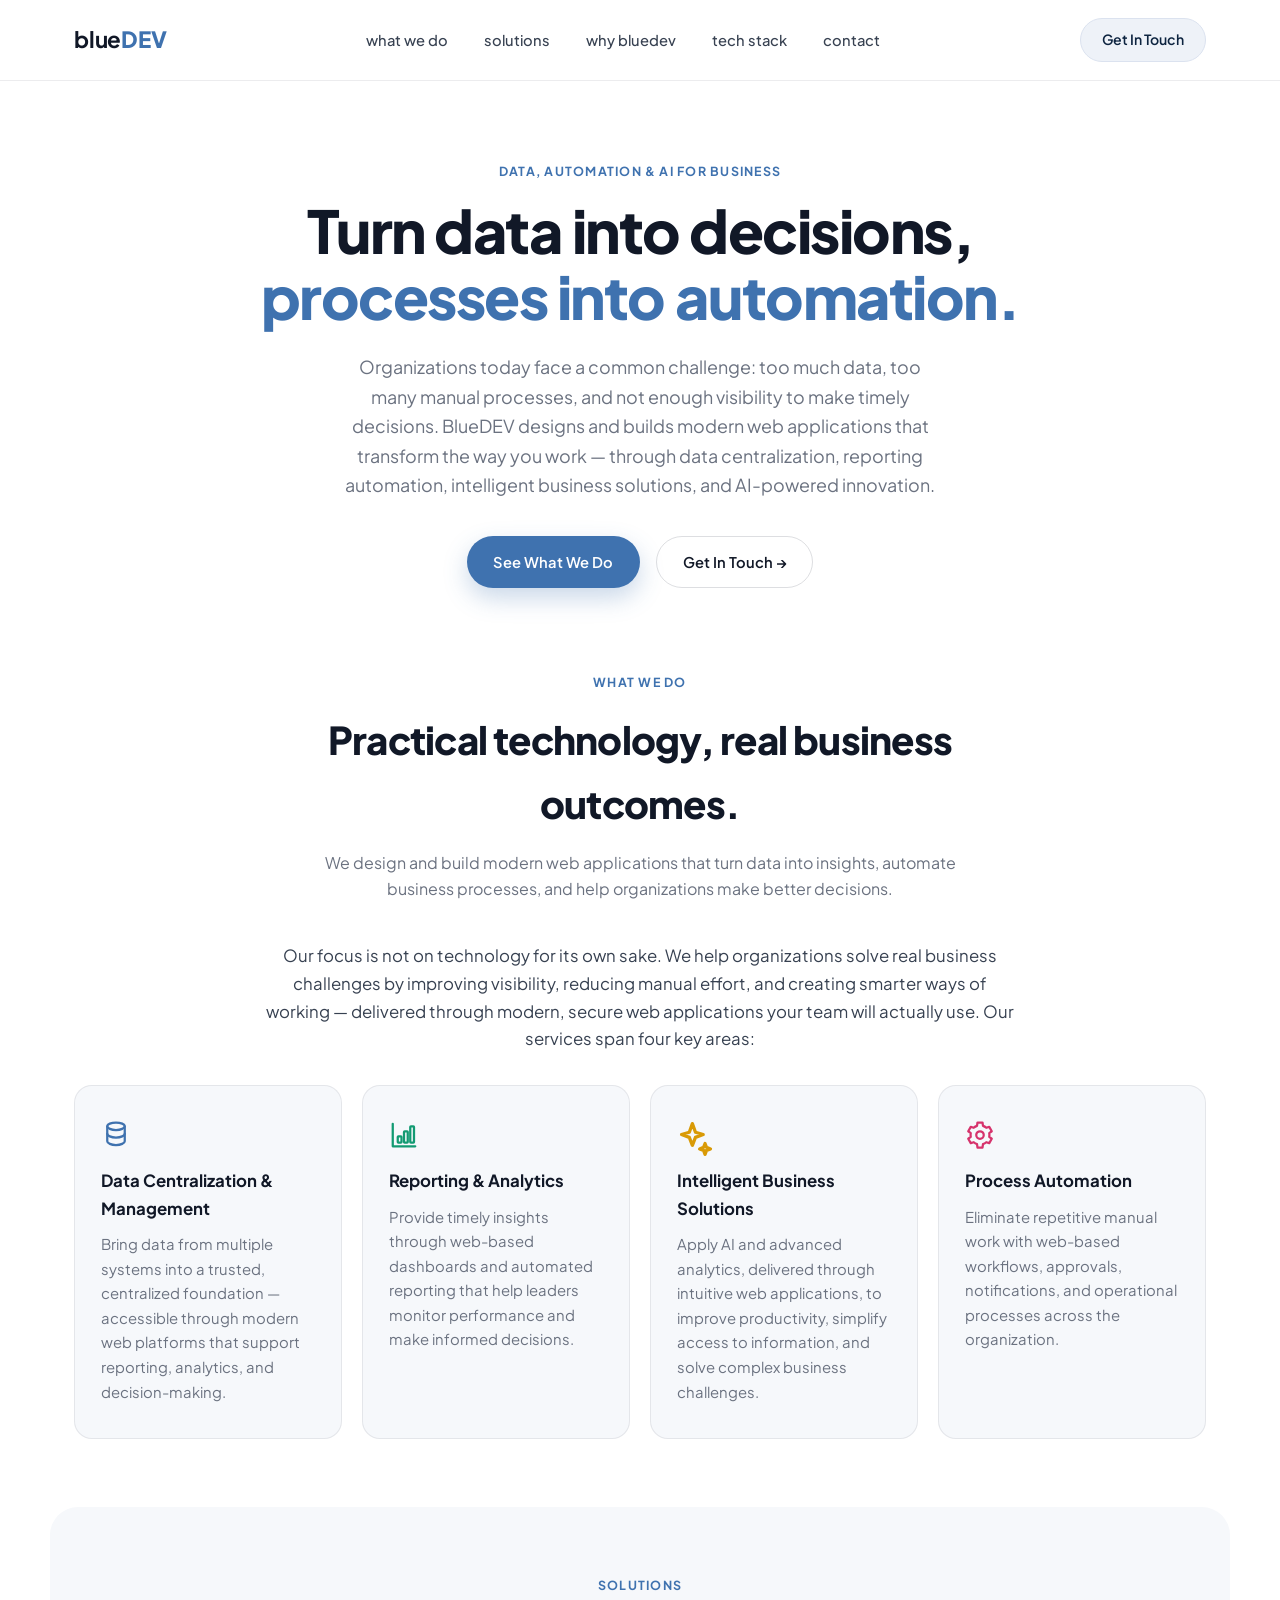
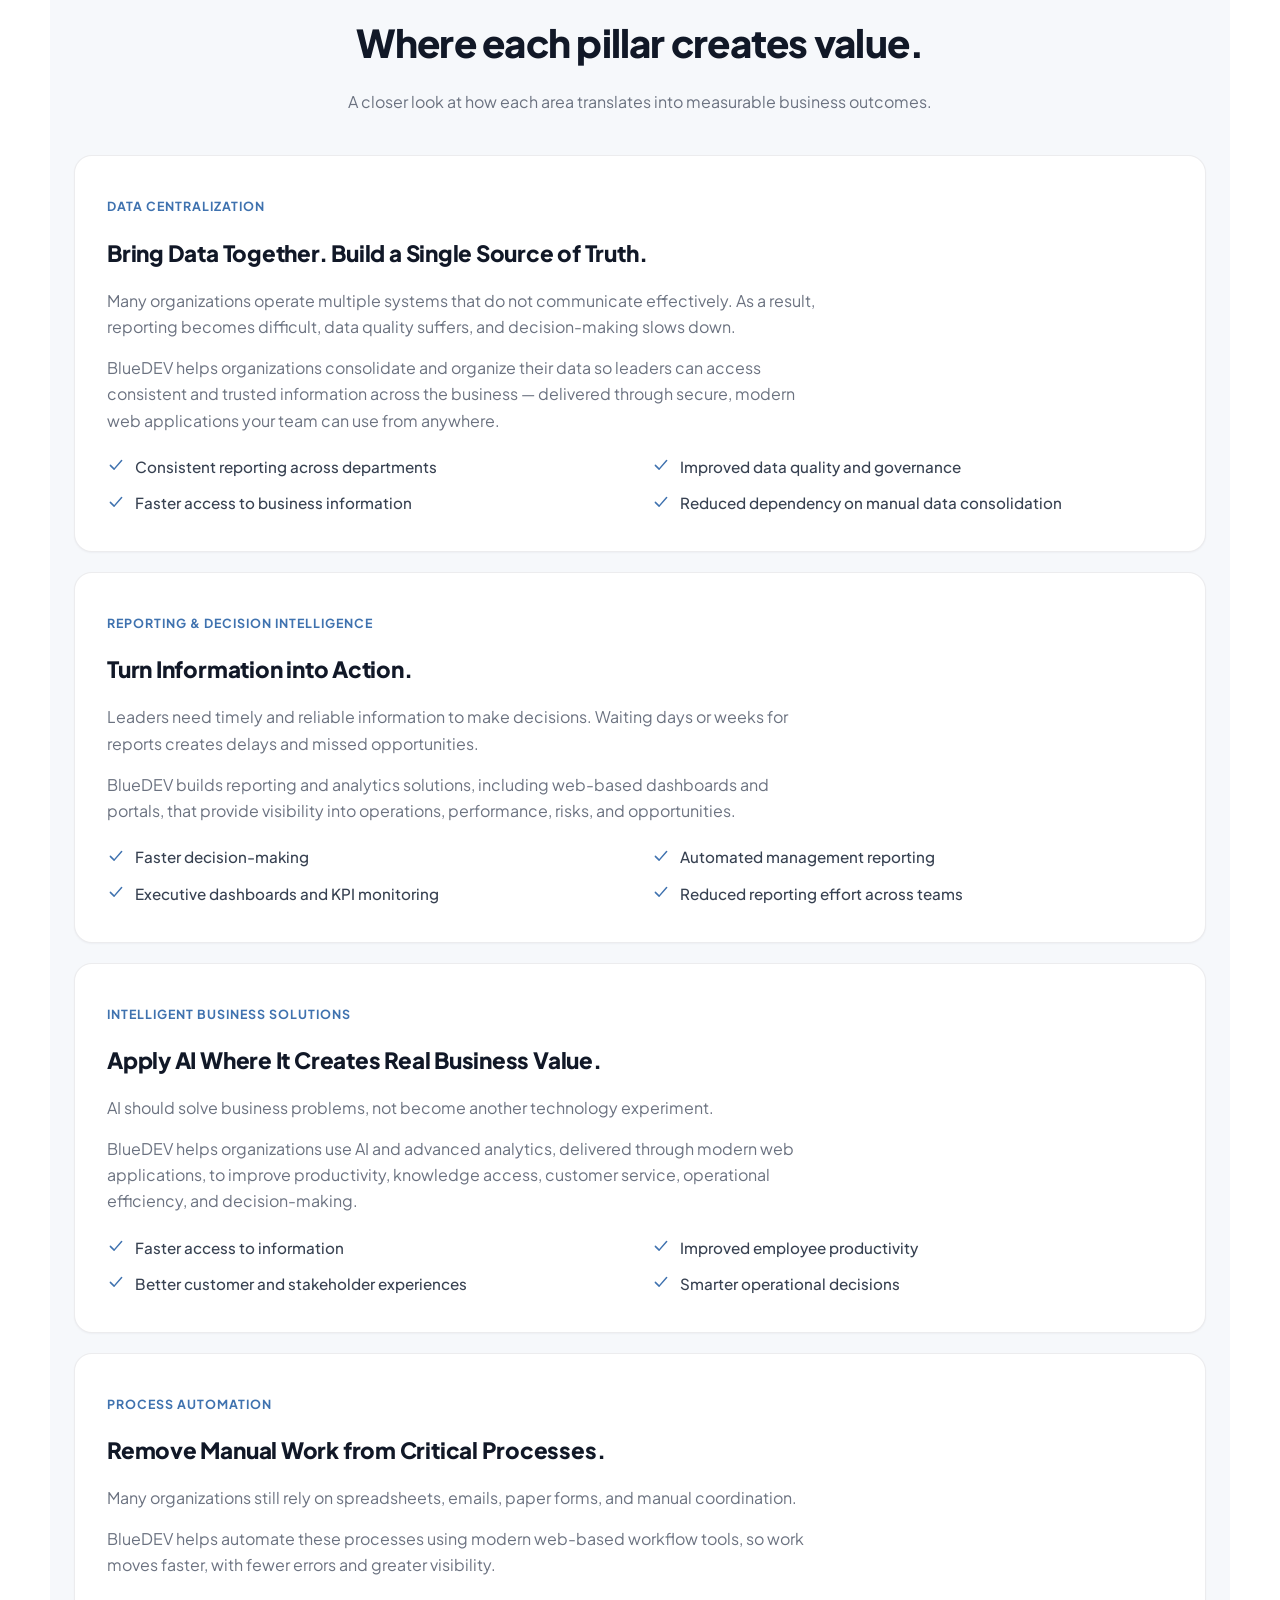
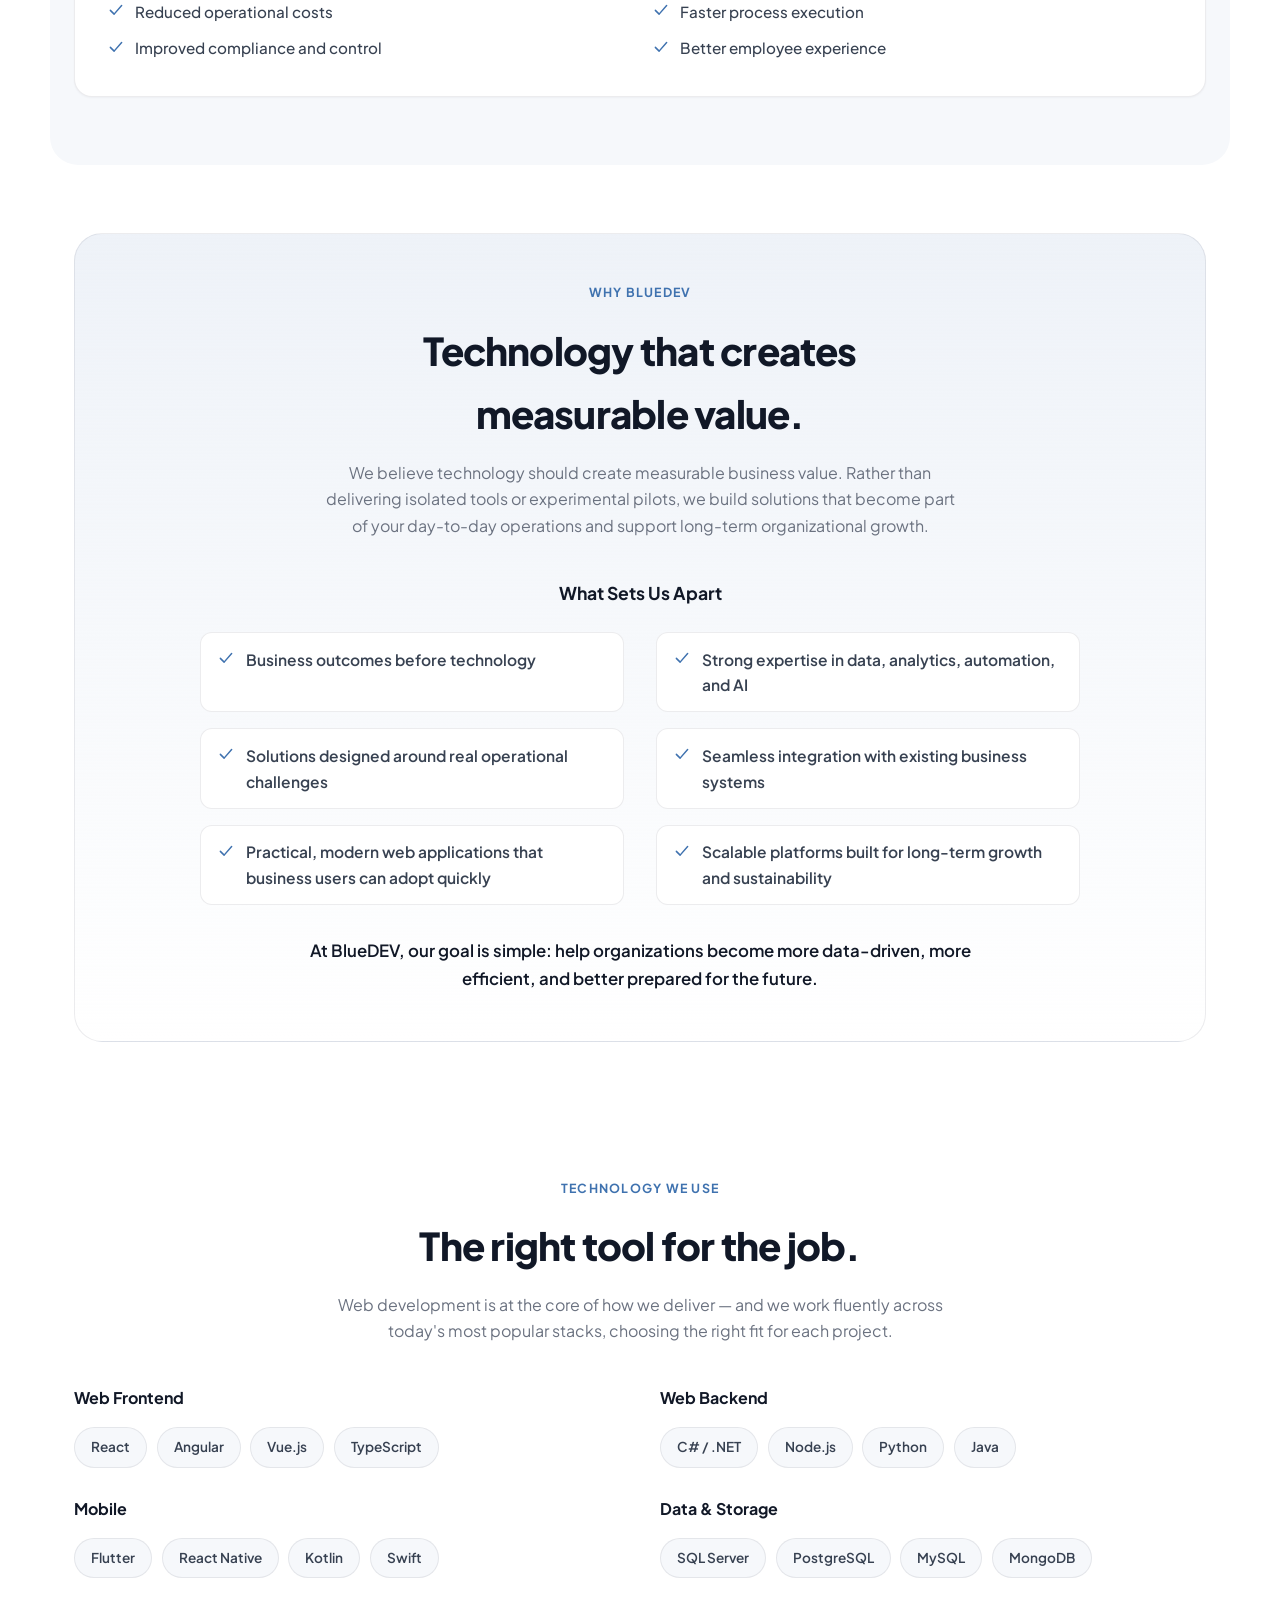
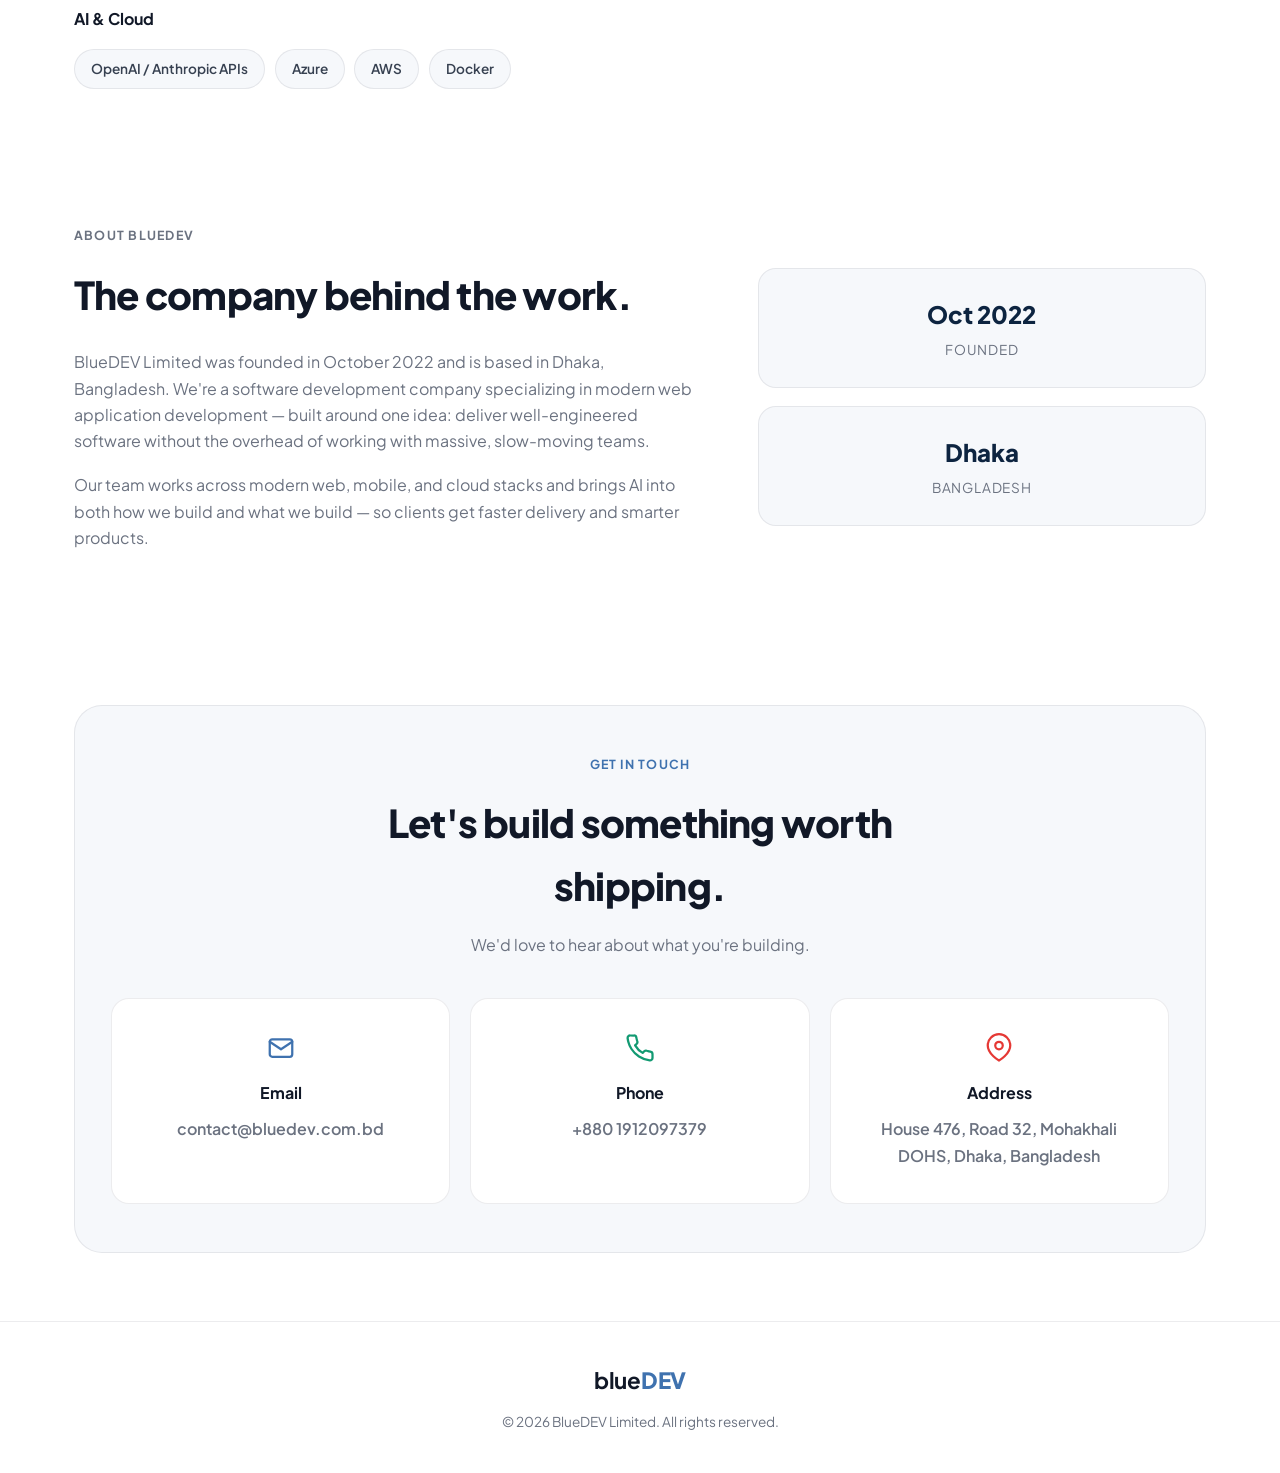
==== commit b8cc9b4f: "Apply new color palette with dark text and white backgrounds Co-Authored-By: Claude Sonnet 4.6 <nore" ====
--- a/index.html
+++ b/index.html
@@ -264,7 +264,7 @@
           <a href="tel:+8801912097379">+880 1912097379</a>
         </div>
         <div class="contact-item">
-          <div class="card-icon icon-lavender">
+          <div class="card-icon icon-red">
             <svg viewBox="0 0 24 24" fill="none" stroke="currentColor" stroke-width="1.8" stroke-linecap="round" stroke-linejoin="round"><path d="M21 10c0 7-9 12-9 12s-9-5-9-12a9 9 0 1 1 18 0z"/><circle cx="12" cy="10" r="3"/></svg>
           </div>
           <h3>Address</h3>
--- a/styles.css
+++ b/styles.css
@@ -4,14 +4,14 @@
   --bg-card: #ffffff;
   --border: rgba(15, 23, 42, 0.08);
   --border-strong: rgba(15, 23, 42, 0.14);
-  --ink: #0f172a;
-  --ink-soft: #475569;
-  --ink-faint: #64748b;
-  --blue-700: #1346c9;
-  --blue-600: #1f5fe0;
-  --blue-500: #2f6bff;
-  --blue-100: #eaf1ff;
-  --blue-50: #f4f8ff;
+  --ink: #111827;
+  --ink-soft: #374151;
+  --ink-faint: #6b7280;
+  --blue-700: #0d2440;
+  --blue-600: #3F72AF;
+  --blue-500: #5089c6;
+  --blue-100: #DBE2EF;
+  --blue-50: #eef2f8;
   --radius: 18px;
   --max-width: 1180px;
   --shadow-sm: 0 1px 2px rgba(15, 23, 42, 0.04);
@@ -62,7 +62,7 @@
   position: sticky;
   top: 0;
   z-index: 100;
-  background: rgba(255, 255, 255, 0.85);
+  background: rgba(255, 255, 255, 0.88);
   backdrop-filter: blur(12px);
   border-bottom: 1px solid var(--border);
 }
@@ -148,7 +148,7 @@
 .btn-primary {
   background: var(--blue-600);
   color: #fff;
-  box-shadow: 0 10px 24px rgba(47, 107, 255, 0.25);
+  box-shadow: 0 10px 24px rgba(63, 114, 175, 0.28);
 }
 
 .btn-primary:hover { transform: translateY(-2px); background: var(--blue-700); }
@@ -443,9 +443,10 @@
   margin-bottom: 0.6rem;
 }
 
-.icon-sky { color: #2680c2; }
+.icon-sky { color: #3F72AF; }
 .icon-mint { color: #129a72; }
 .icon-lavender { color: #7c3aed; }
+.icon-red { color: #e53935; }
 .icon-pink { color: #d6336c; }
 .icon-amber { color: #d99a06; }
 
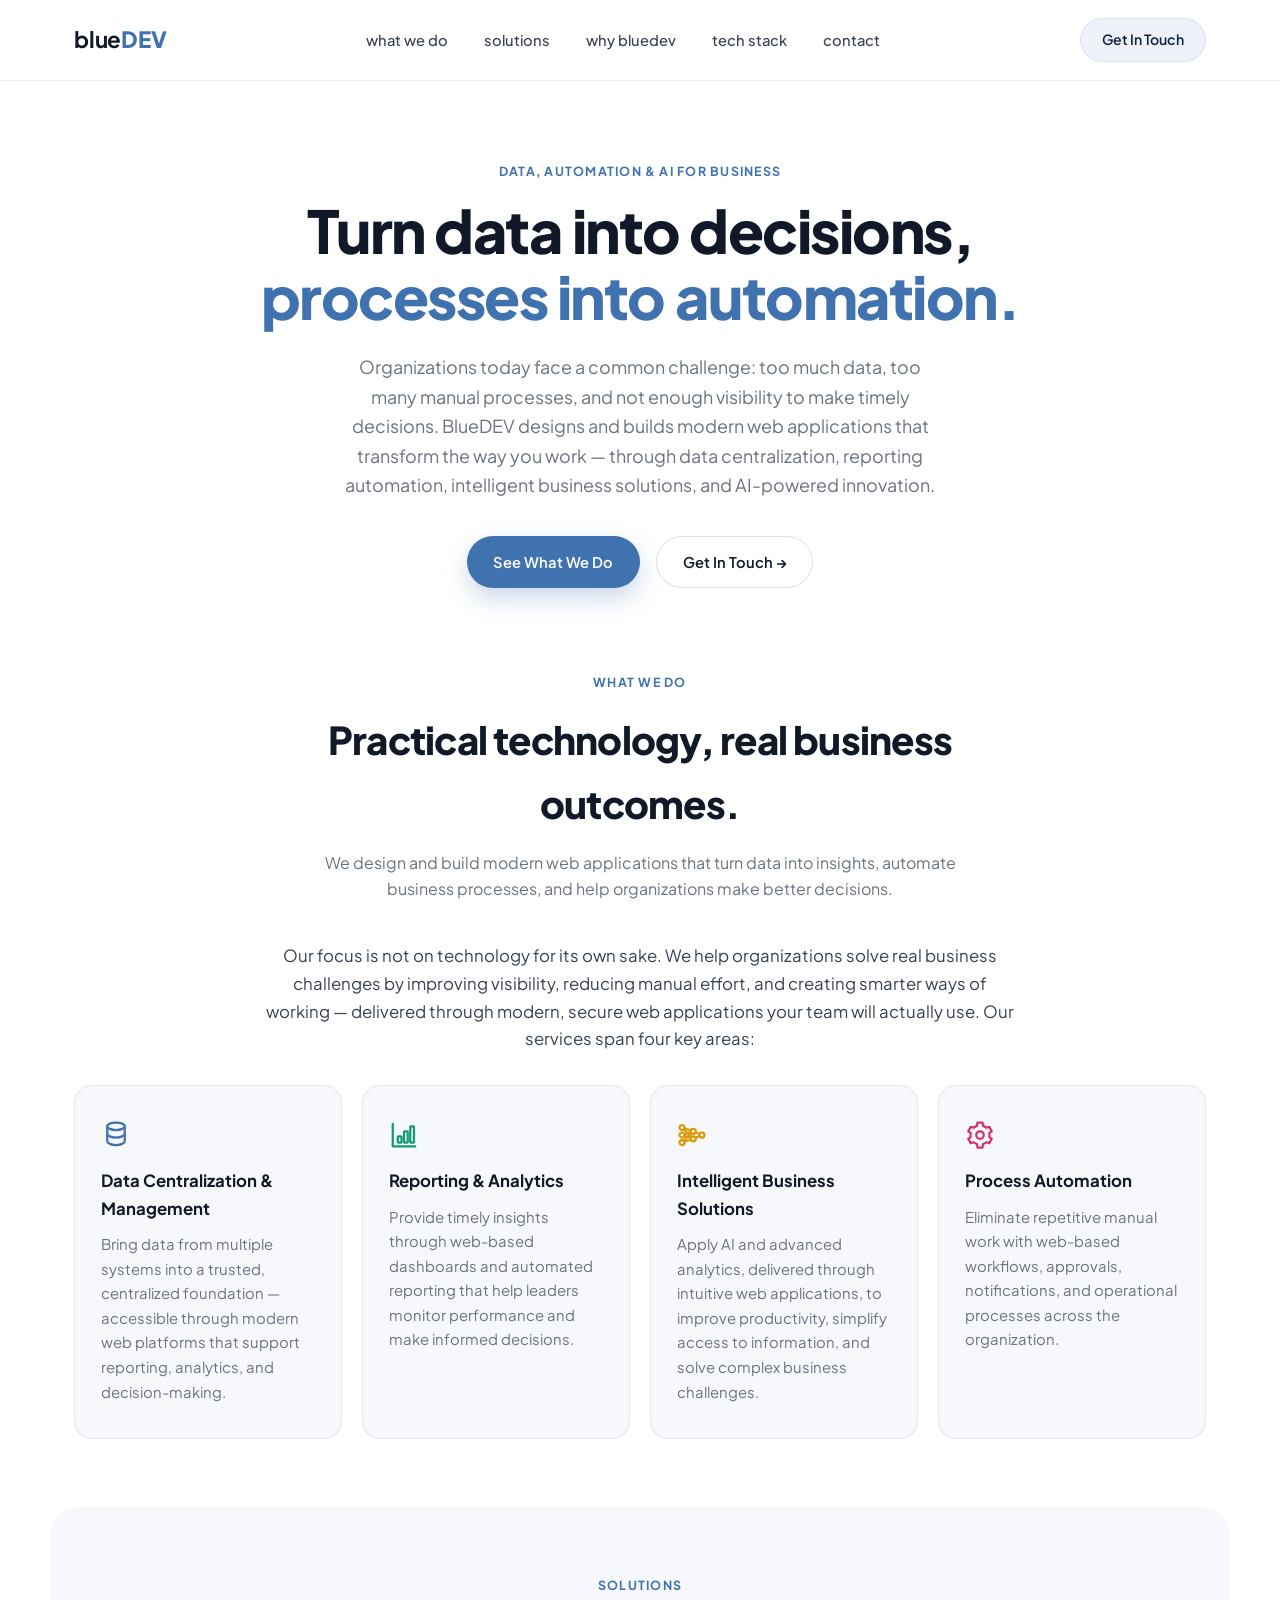
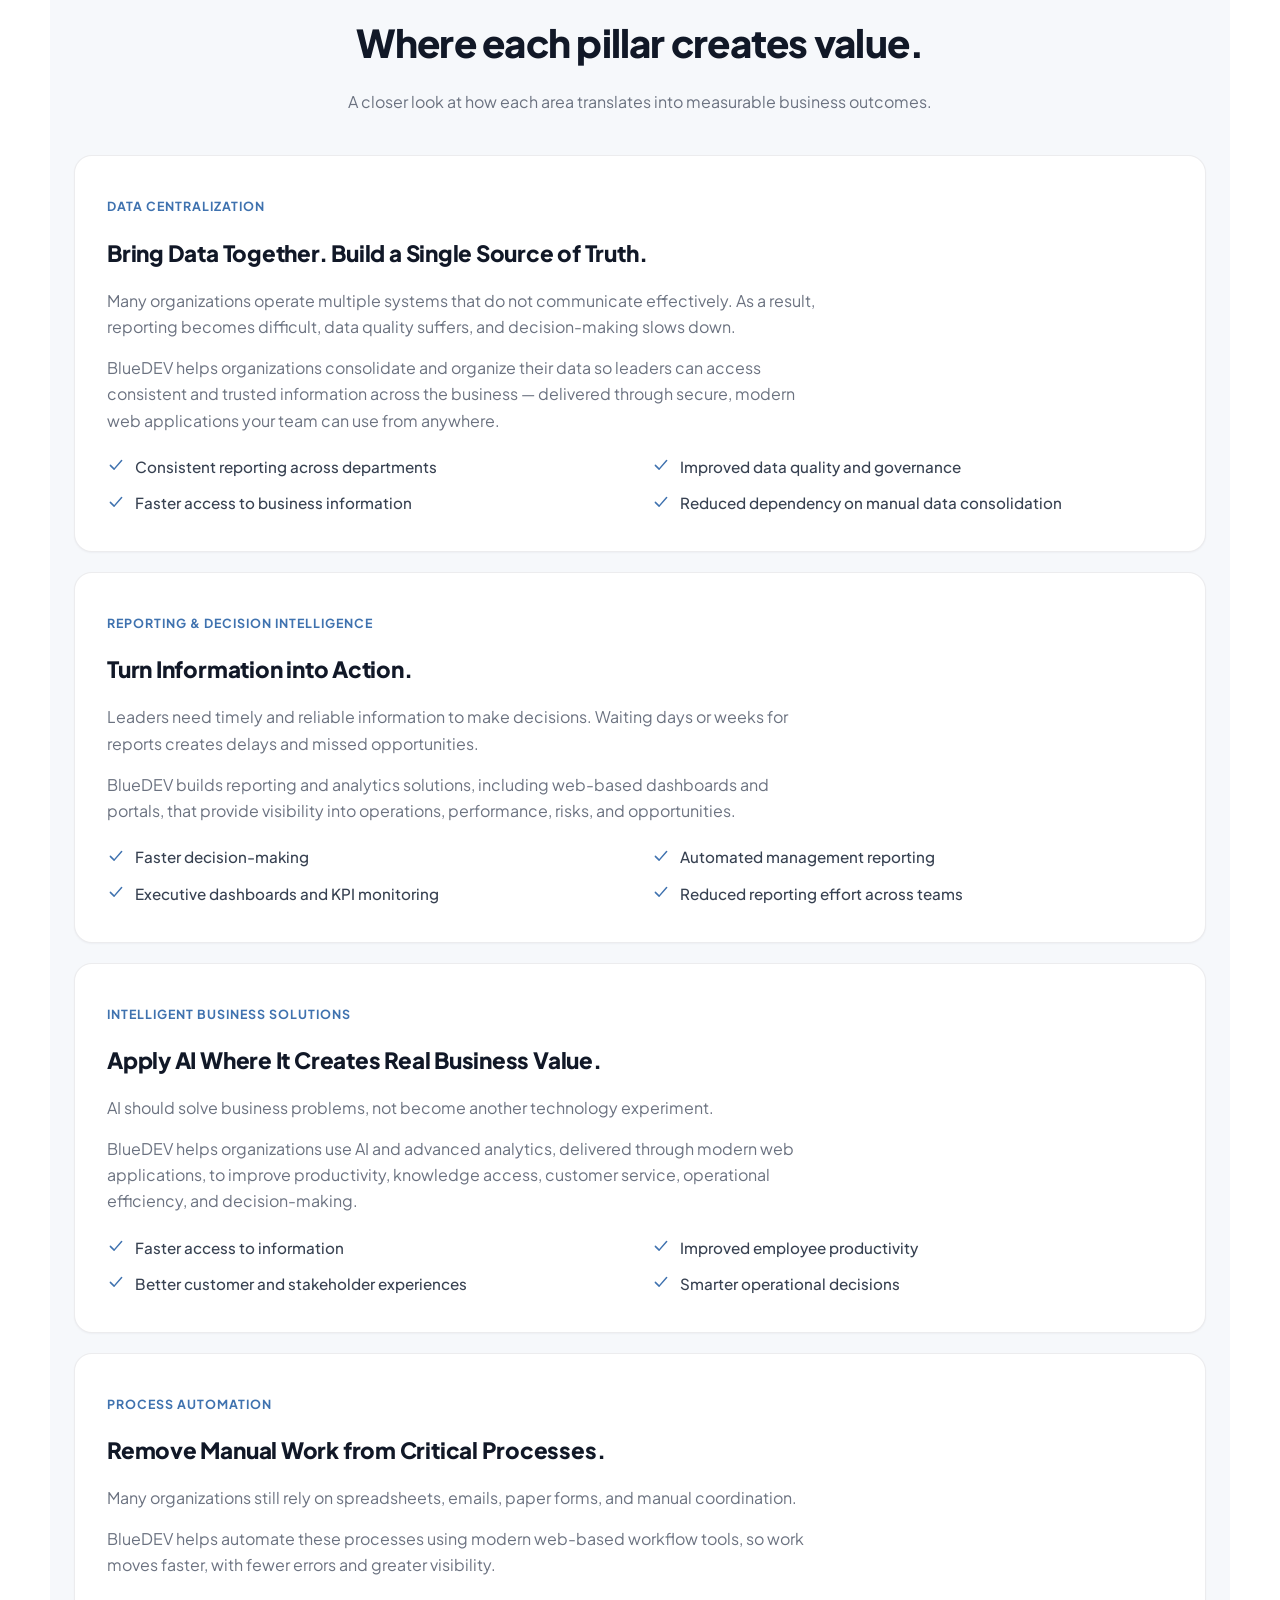
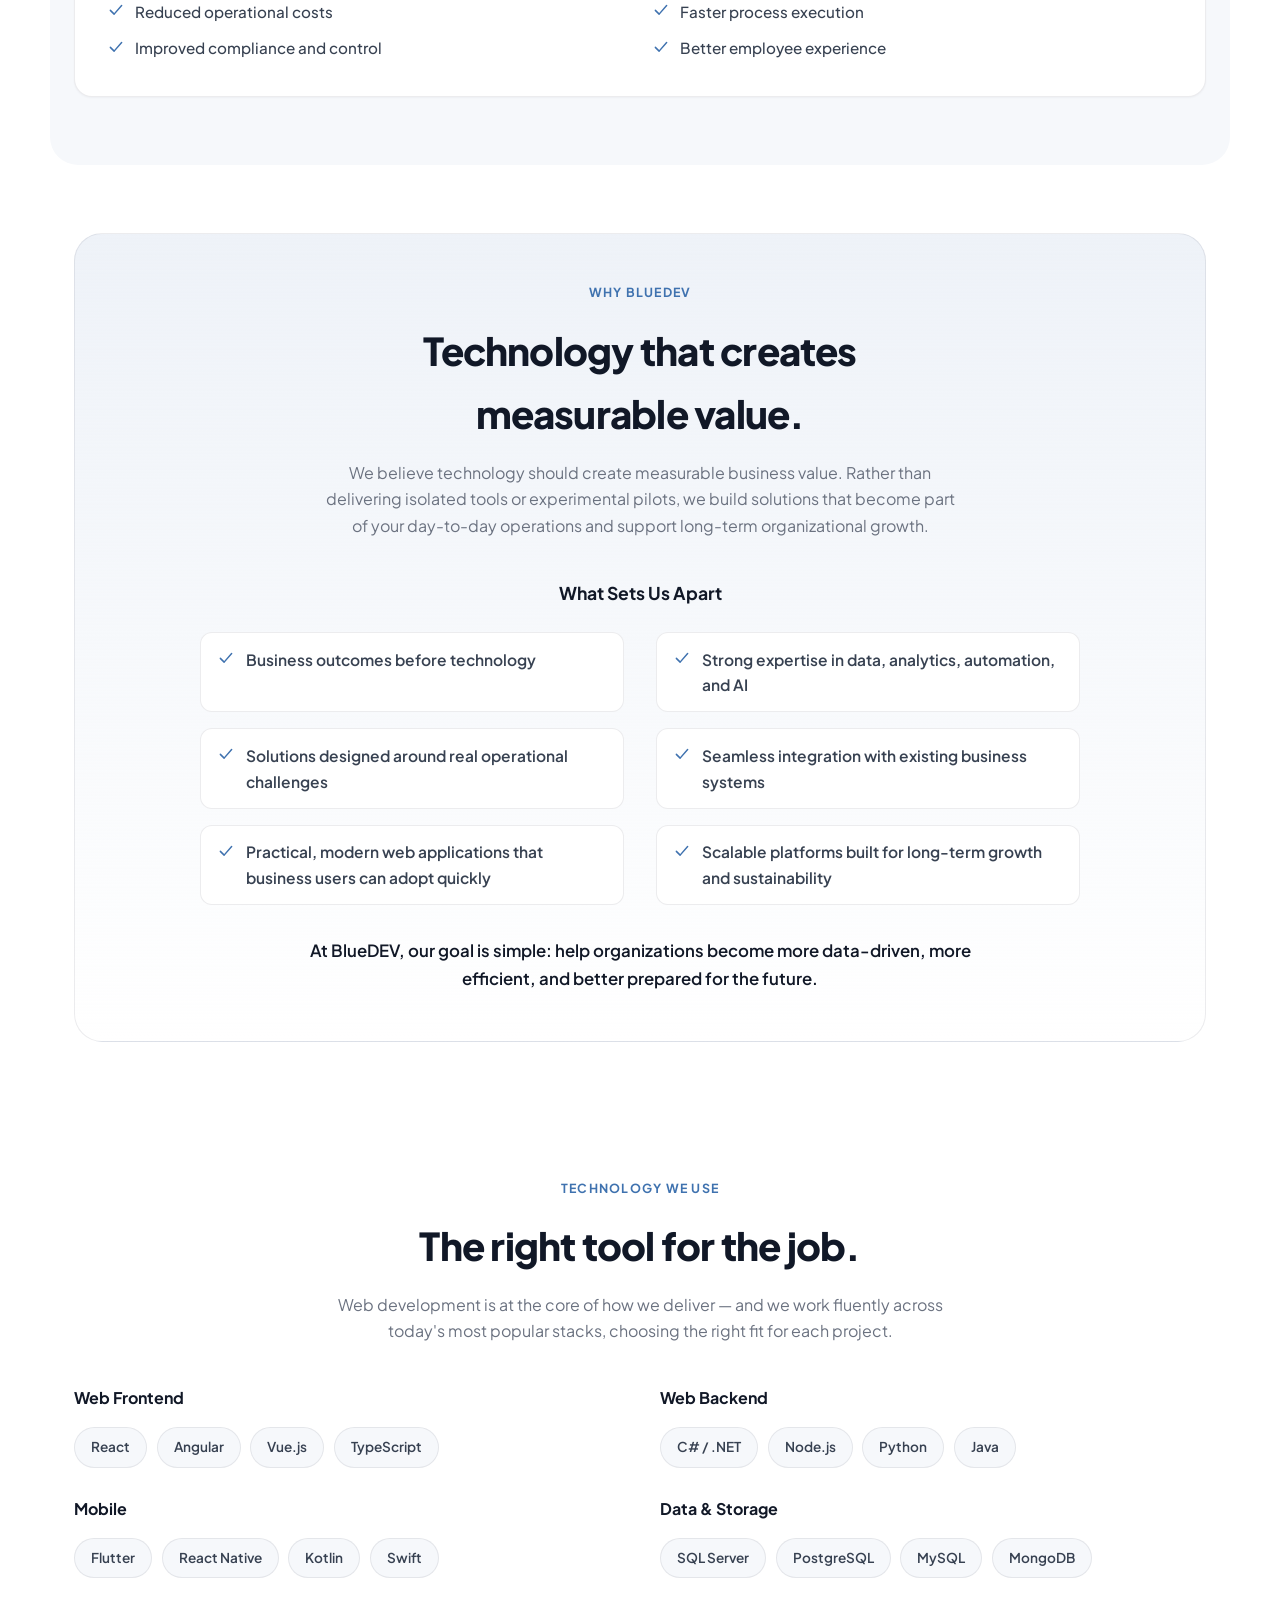
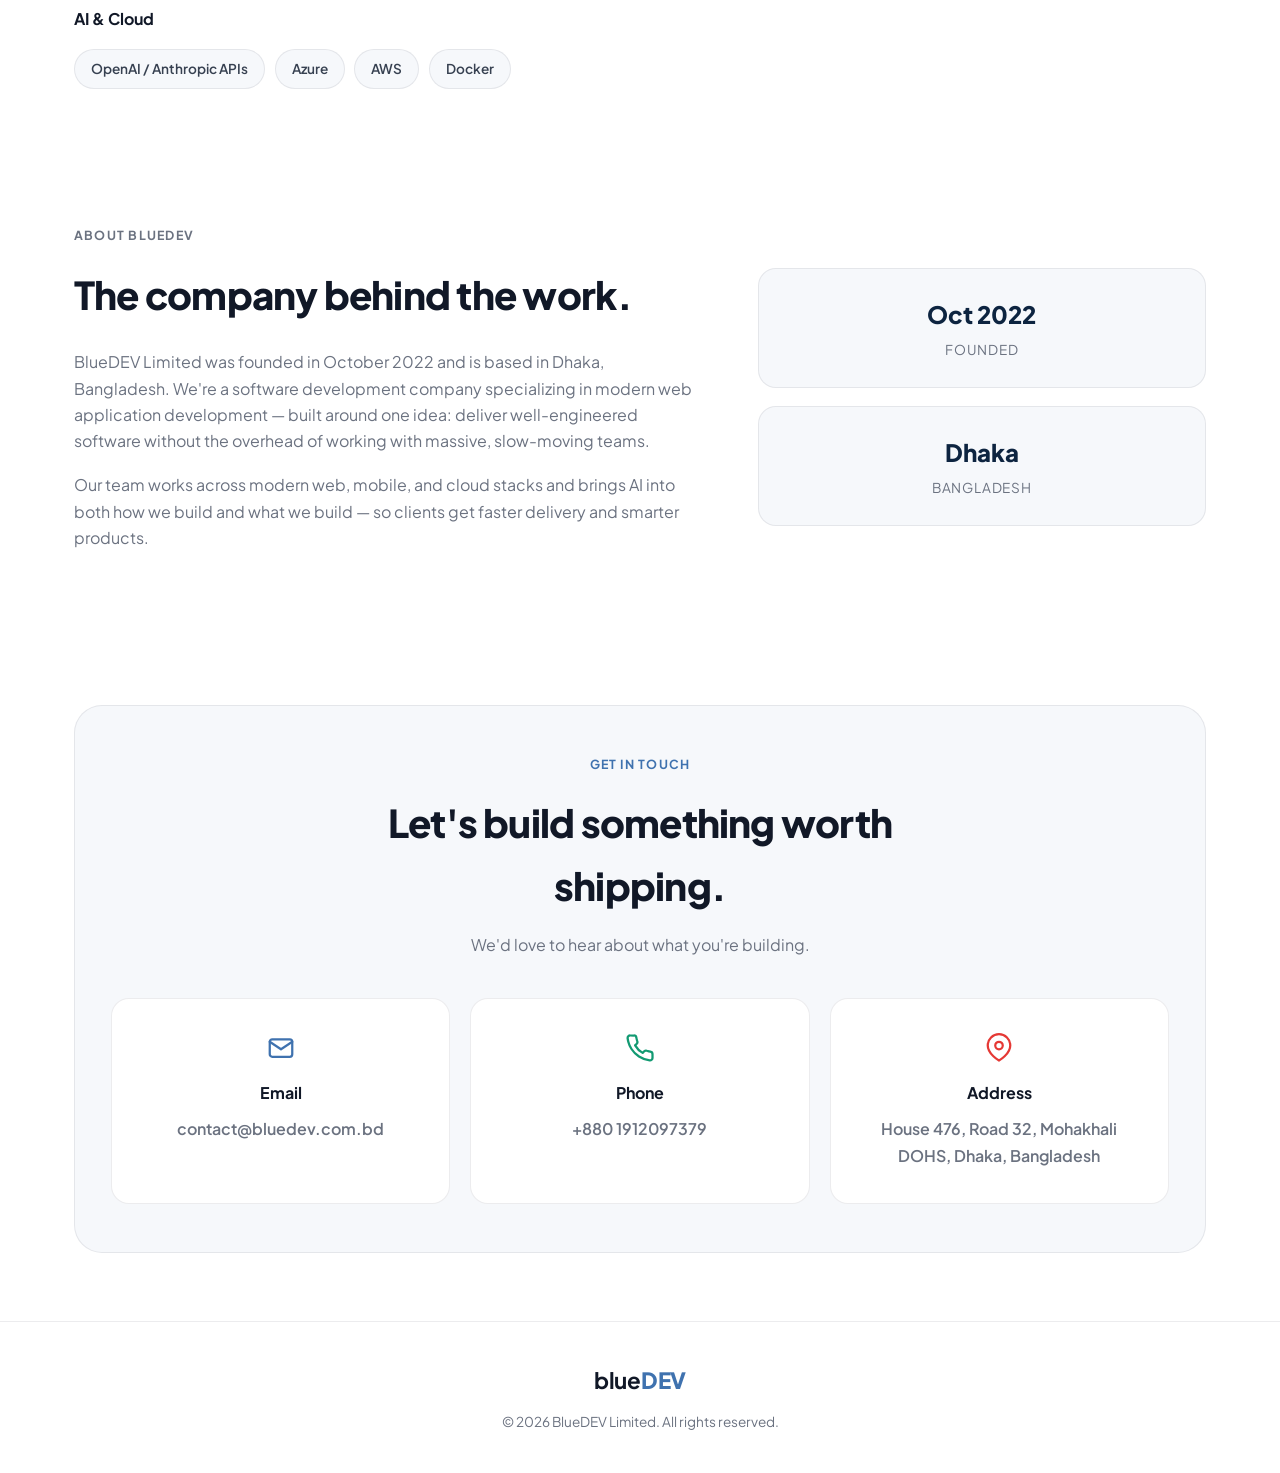
==== commit 43d53221: "Icon update." ====
--- a/index.html
+++ b/index.html
@@ -67,8 +67,8 @@
         <p>Provide timely insights through web-based dashboards and automated reporting that help leaders monitor performance and make informed decisions.</p>
       </a>
       <a href="#intelligent-solutions" class="pillar-card reveal">
-        <div class="card-icon icon-amber icon-wrap-lg">
-          <svg class="icon-lg" viewBox="4 1 20 21" fill="none" stroke="currentColor" stroke-width="1.8" stroke-linecap="round" stroke-linejoin="round"><path d="M12 3l1.7 4.8L18 9l-4.3 1.6L12 15l-1.7-4.4L6 9l4.3-1.2L12 3z"/><path d="M19 14l.8 2.1L22 17l-2.2.8L19 20l-.8-2.2L16 17l2.2-.9L19 14z"/></svg>
+        <div class="card-icon icon-amber">
+          <svg viewBox="0 0 24 24" fill="none" stroke="currentColor" stroke-width="1.8" stroke-linecap="round" stroke-linejoin="round"><line x1="4" y1="6" x2="13" y2="9"/><line x1="4" y1="6" x2="13" y2="15"/><line x1="4" y1="12" x2="13" y2="9"/><line x1="4" y1="12" x2="13" y2="15"/><line x1="4" y1="18" x2="13" y2="9"/><line x1="4" y1="18" x2="13" y2="15"/><line x1="13" y1="9" x2="20" y2="12"/><line x1="13" y1="15" x2="20" y2="12"/><circle cx="4" cy="6" r="2" fill="white"/><circle cx="4" cy="12" r="2" fill="white"/><circle cx="4" cy="18" r="2" fill="white"/><circle cx="13" cy="9" r="2" fill="white"/><circle cx="13" cy="15" r="2" fill="white"/><circle cx="20" cy="12" r="2" fill="white"/></svg>
         </div>
         <h3>Intelligent Business Solutions</h3>
         <p>Apply AI and advanced analytics, delivered through intuitive web applications, to improve productivity, simplify access to information, and solve complex business challenges.</p>
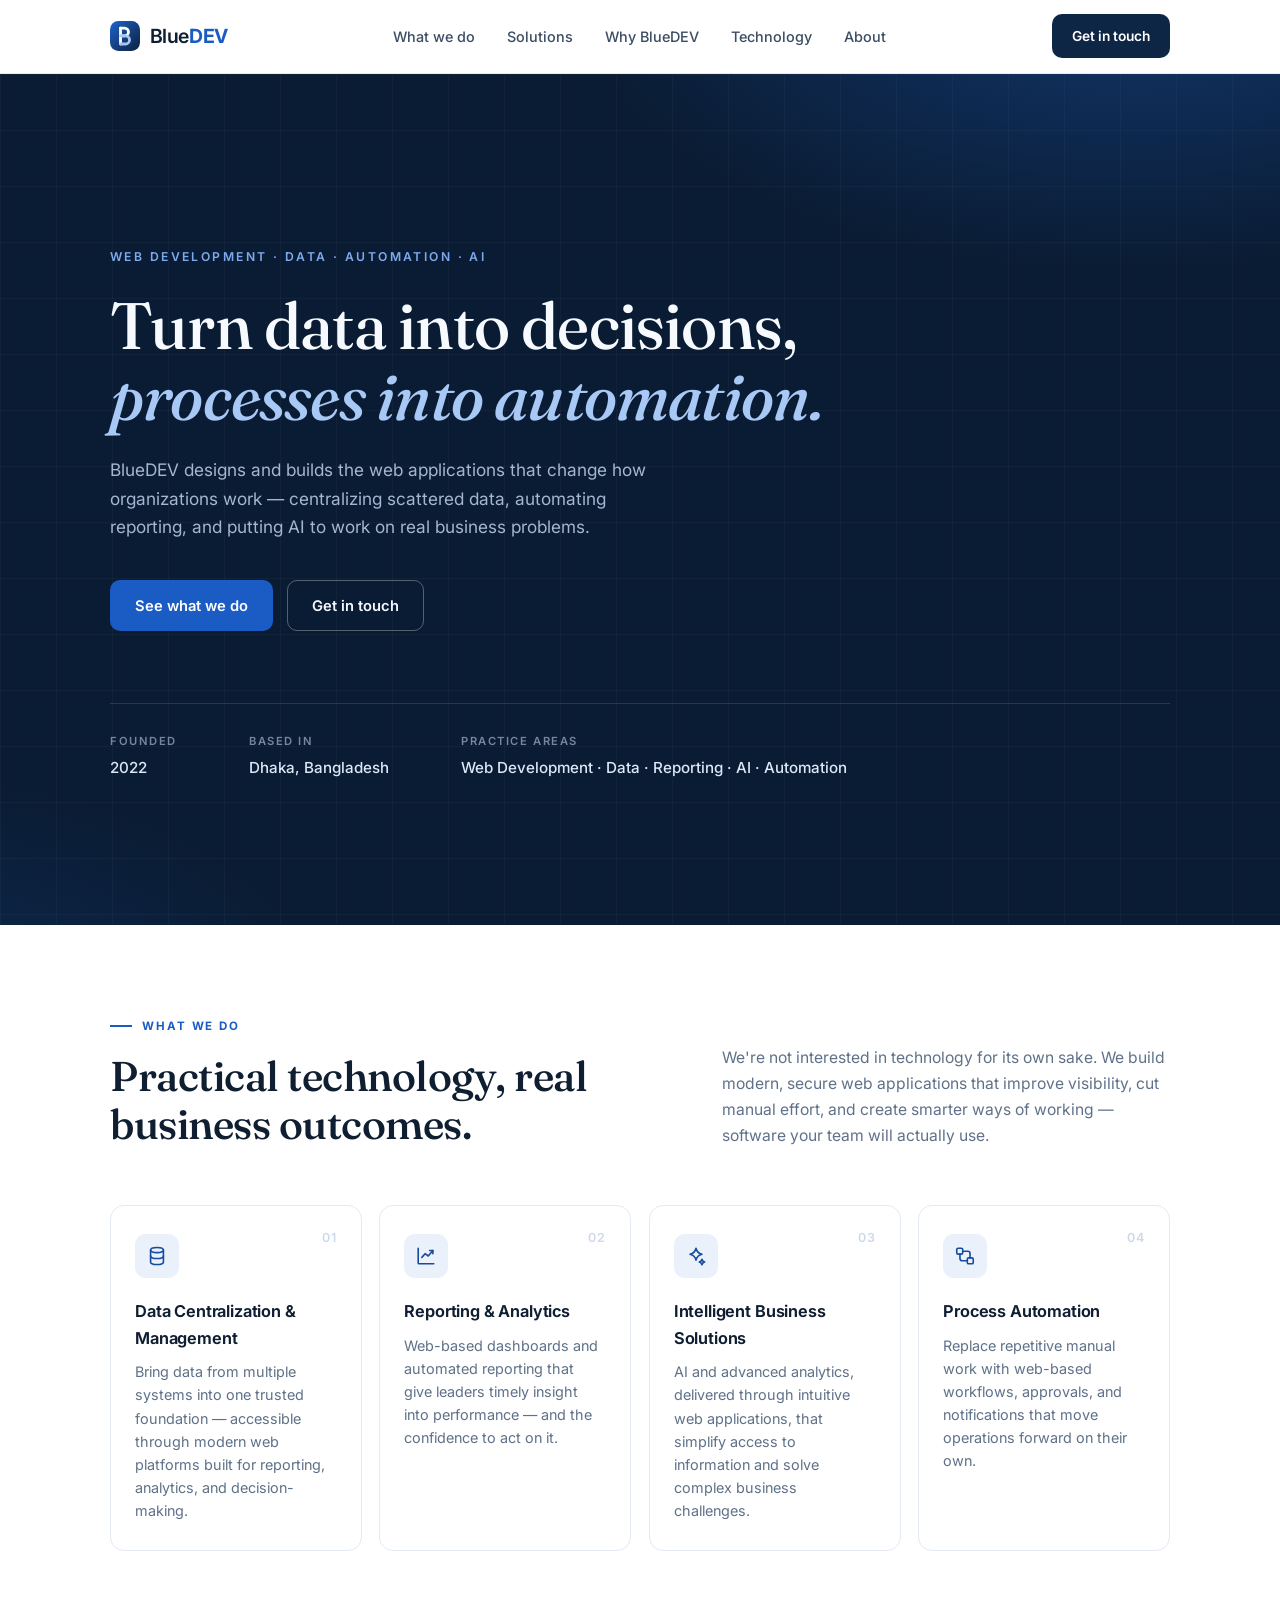
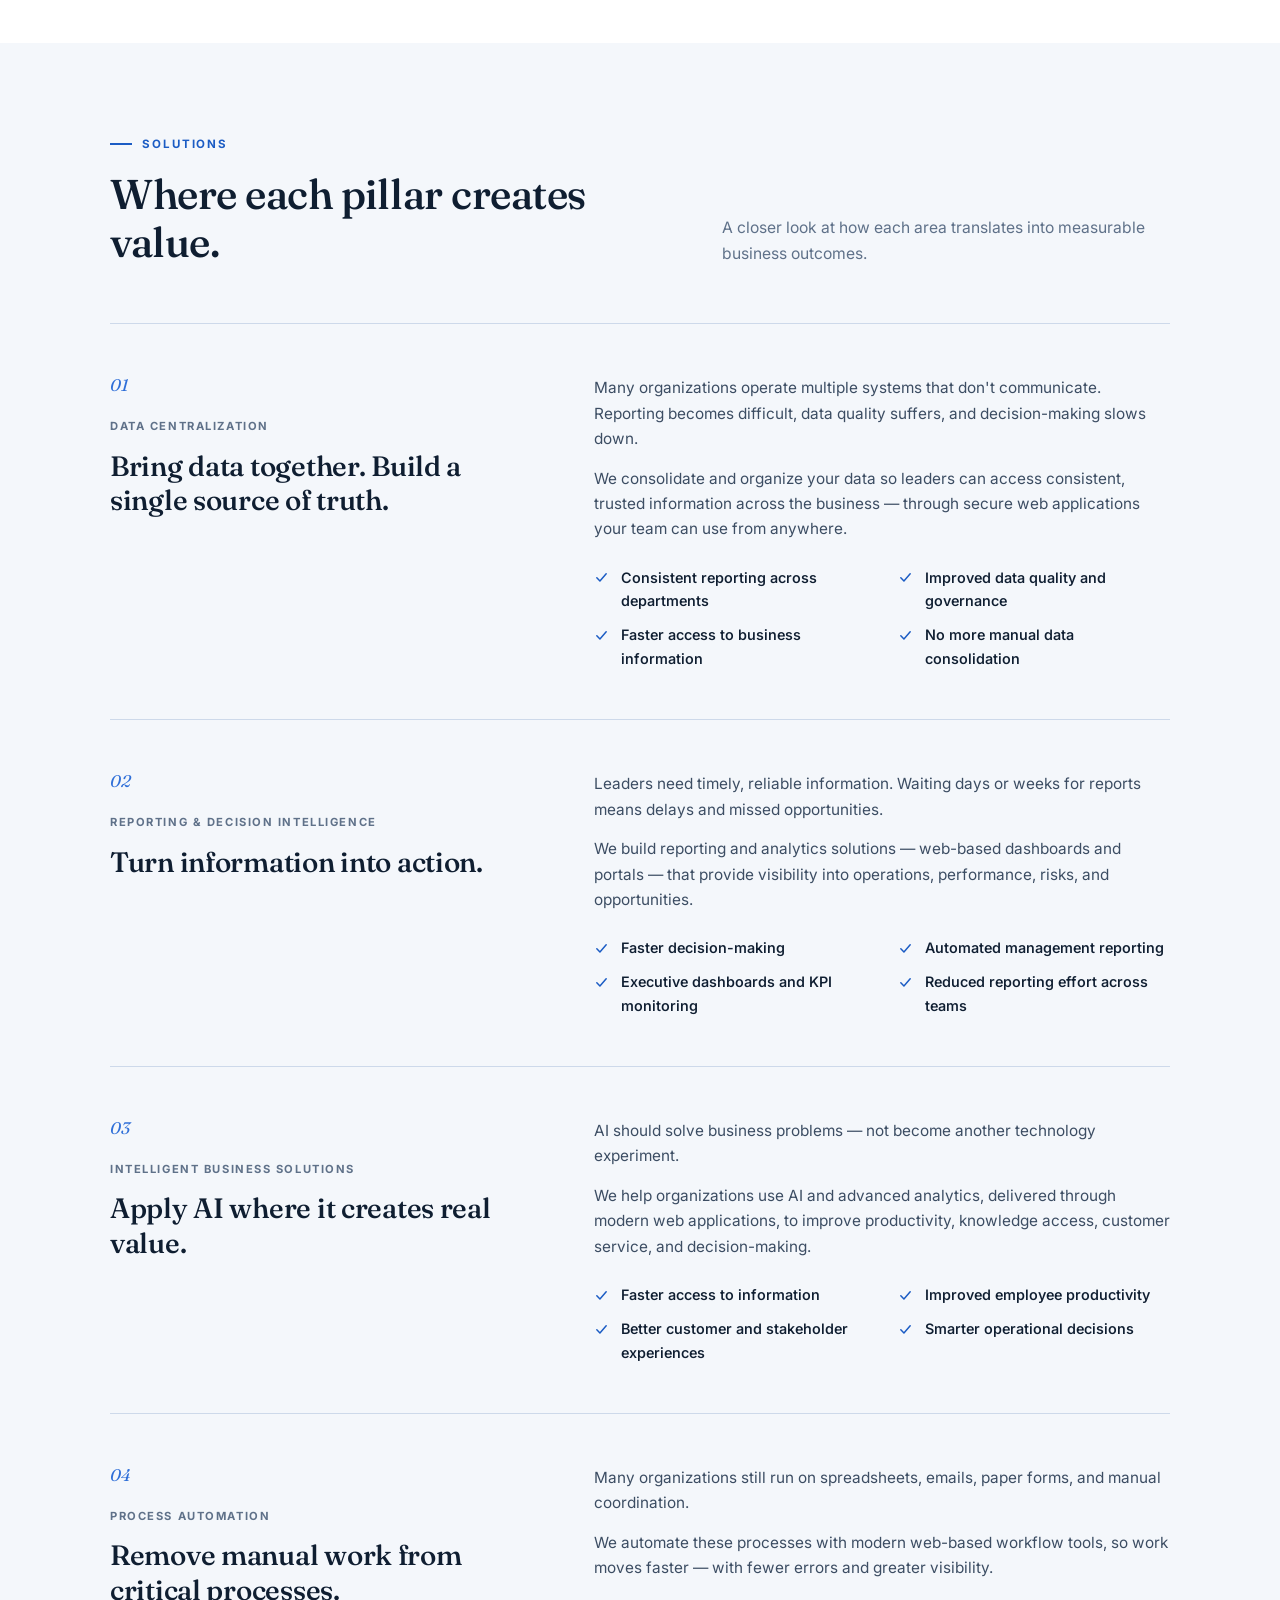
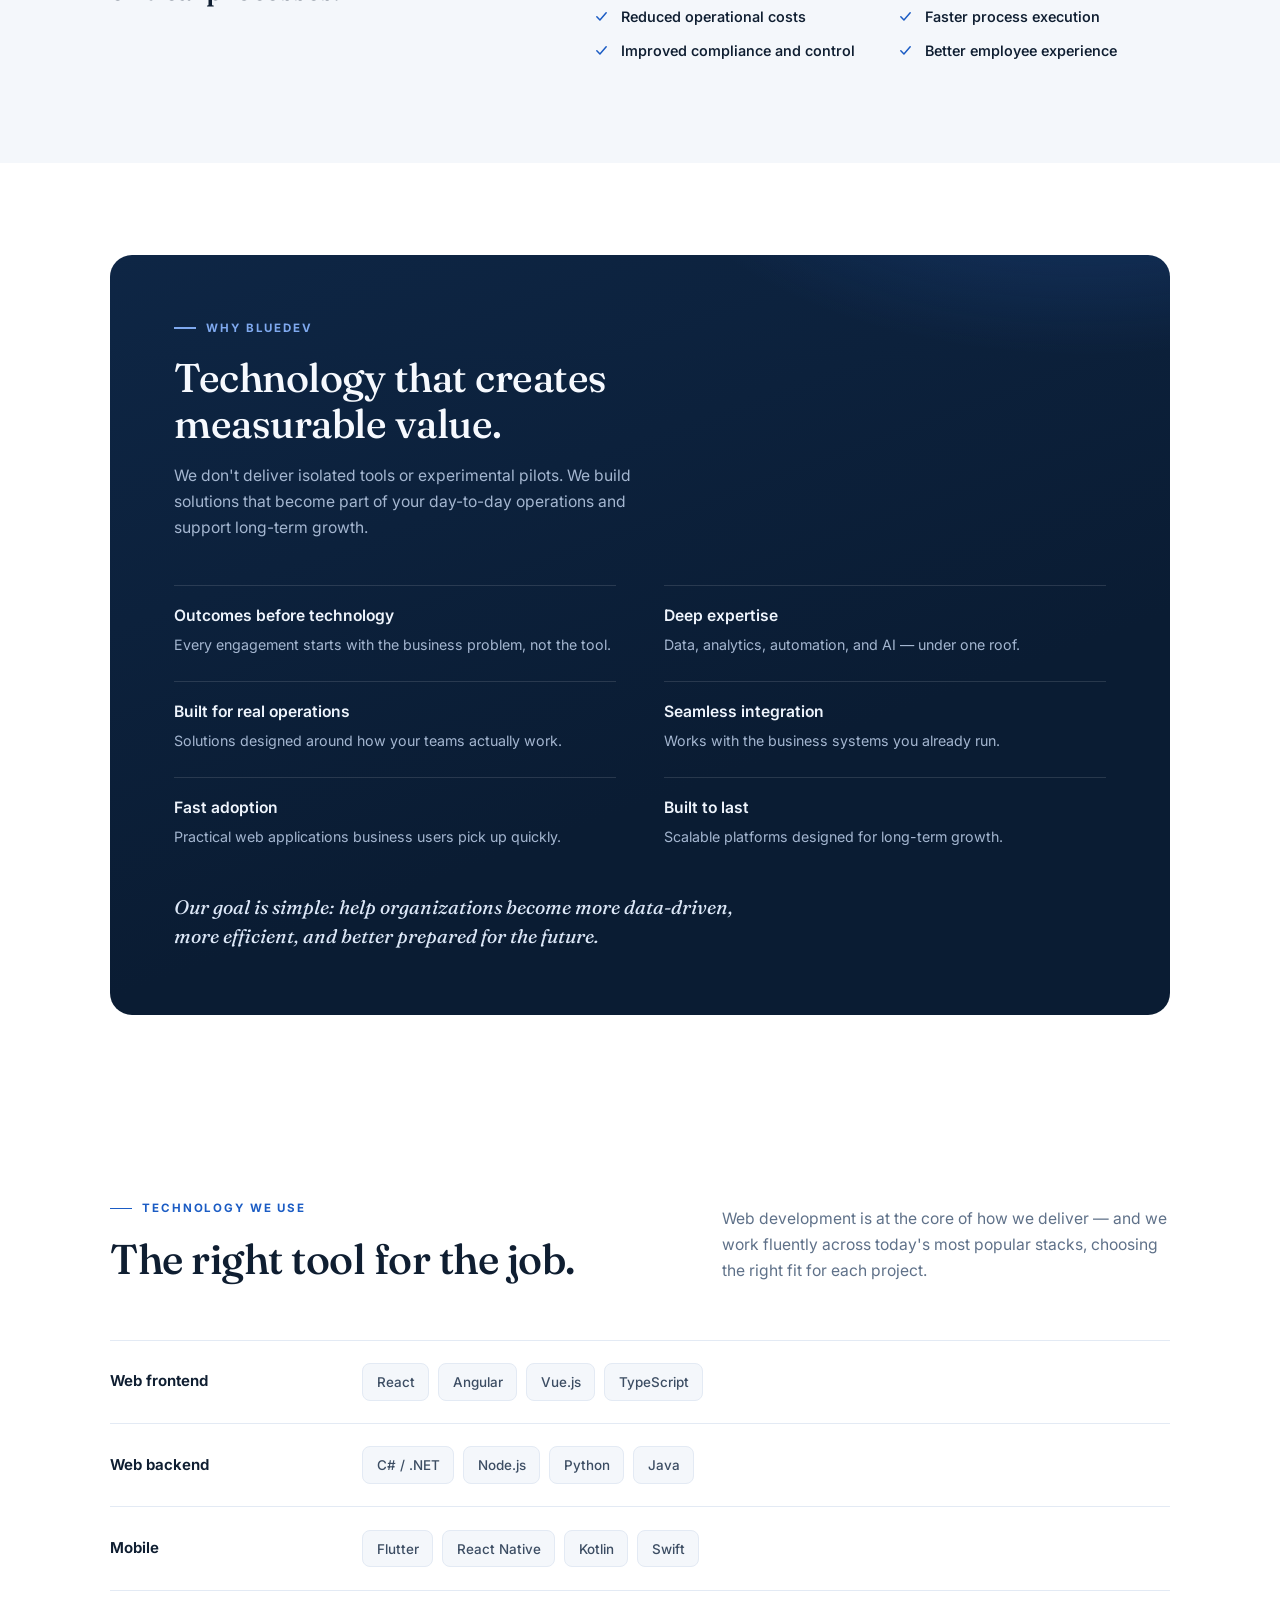
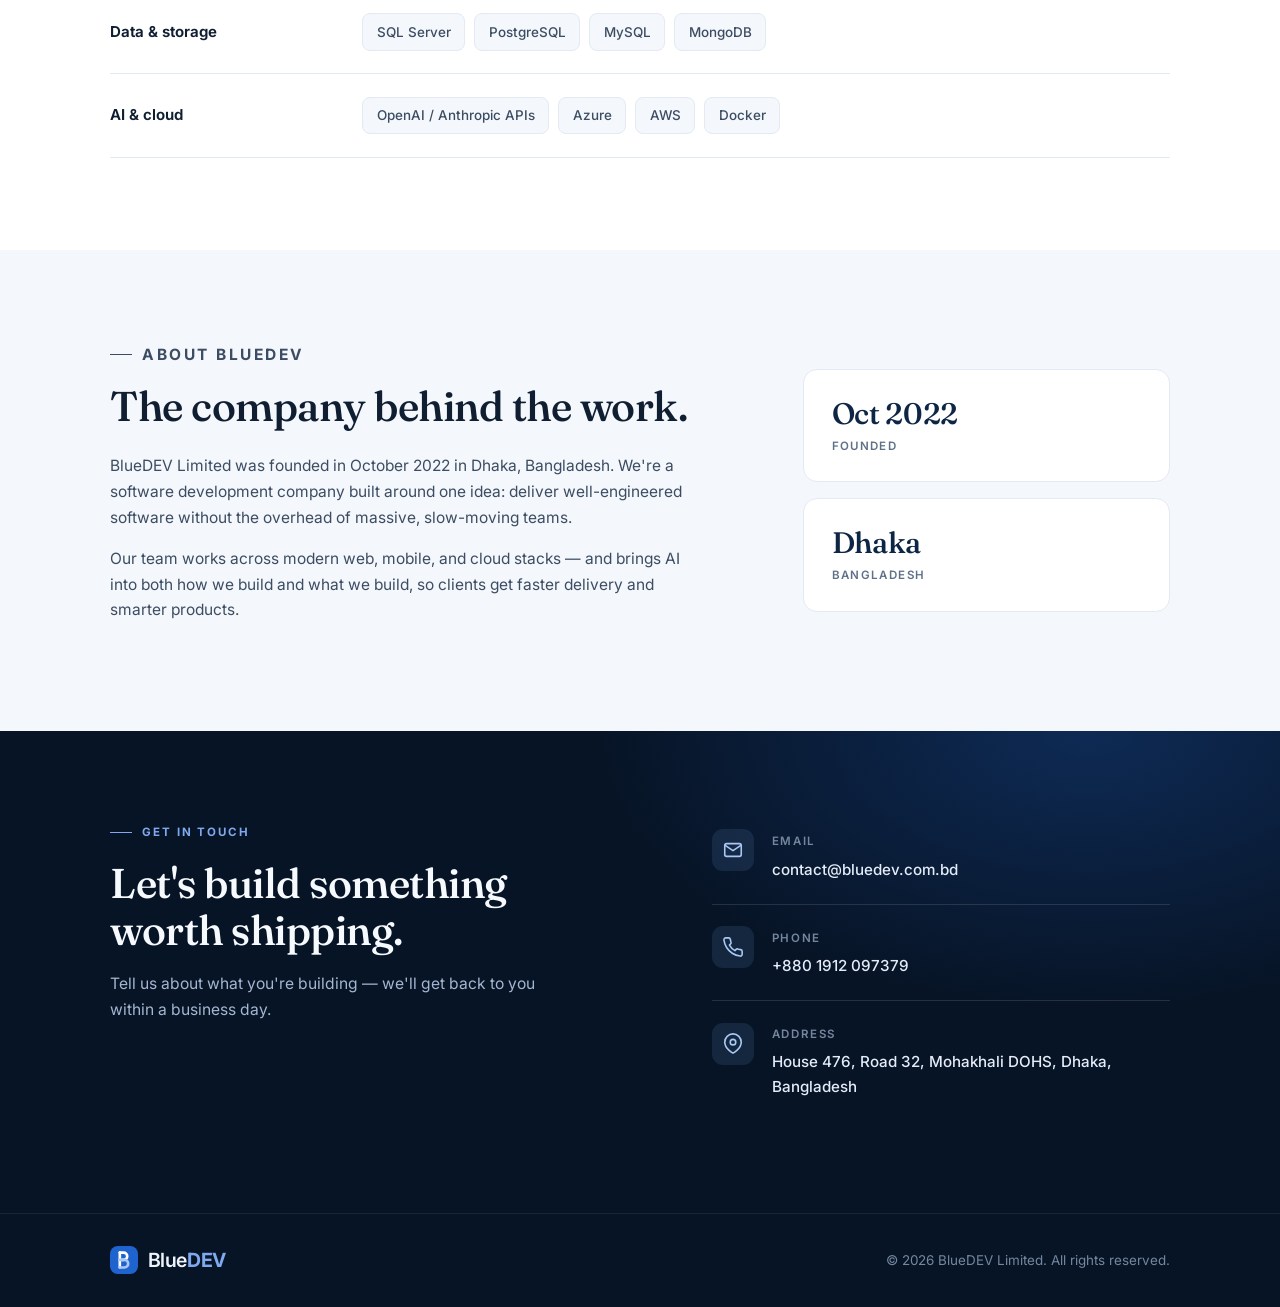
==== commit e56e3b50: "Fable redesign." ====
--- a/index.html
+++ b/index.html
@@ -5,271 +5,347 @@
 <meta name="viewport" content="width=device-width, initial-scale=1.0">
 <title>BlueDEV — Web Development, Data, Automation &amp; AI for Business</title>
 <meta name="description" content="BlueDEV designs and builds modern web applications, and helps organizations transform data into decisions, processes into automation, and information into business value through data centralization, reporting, intelligent business solutions, and AI-powered innovation.">
+<link rel="icon" href="data:image/svg+xml,%3Csvg xmlns='http://www.w3.org/2000/svg' viewBox='0 0 32 32'%3E%3Crect width='32' height='32' rx='9' fill='%231B5CC4'/%3E%3Cpath d='M11.2 7.5v17' stroke='%23fff' stroke-width='3' stroke-linecap='round'/%3E%3Cpath d='M11.2 7.5h4.3a4.2 4.2 0 0 1 0 8.4h-4.3' stroke='%23fff' stroke-width='3' stroke-linecap='round' stroke-linejoin='round' fill='none'/%3E%3Cpath d='M11.2 15.9h5.3a4.3 4.3 0 0 1 0 8.6h-5.3' stroke='%23A8C8F5' stroke-width='3' stroke-linecap='round' stroke-linejoin='round' fill='none'/%3E%3C/svg%3E">
 <link rel="preconnect" href="https://fonts.googleapis.com">
 <link rel="preconnect" href="https://fonts.gstatic.com" crossorigin>
-<link rel="stylesheet" href="https://fonts.googleapis.com/css2?family=Plus+Jakarta+Sans:ital,wght@0,400;0,500;0,600;0,700;0,800;1,500&display=swap">
+<link rel="stylesheet" href="https://fonts.googleapis.com/css2?family=Fraunces:ital,opsz,wght@0,9..144,340..640;1,9..144,340..640&family=Inter:wght@400;500;600;700&display=swap">
 <link rel="stylesheet" href="styles.css">
 </head>
 <body>
 
 <header class="site-header">
   <nav class="navbar">
-    <a href="#top" class="logo">blue<span>DEV</span></a>
+    <a href="#top" class="logo" aria-label="BlueDEV home">
+      <svg class="logo-mark" viewBox="0 0 32 32" width="30" height="30" aria-hidden="true">
+        <defs>
+          <linearGradient id="bdlgA" x1="0" y1="0" x2="32" y2="32" gradientUnits="userSpaceOnUse">
+            <stop offset="0" stop-color="#1F63CE"/>
+            <stop offset="1" stop-color="#0C2038"/>
+          </linearGradient>
+        </defs>
+        <rect width="32" height="32" rx="9" fill="url(#bdlgA)"/>
+        <path d="M11.2 7.5v17" stroke="#fff" stroke-width="3" stroke-linecap="round"/>
+        <path d="M11.2 7.5h4.3a4.2 4.2 0 0 1 0 8.4h-4.3" stroke="#fff" stroke-width="3" stroke-linecap="round" stroke-linejoin="round" fill="none"/>
+        <path d="M11.2 15.9h5.3a4.3 4.3 0 0 1 0 8.6h-5.3" stroke="#A8C8F5" stroke-width="3" stroke-linecap="round" stroke-linejoin="round" fill="none"/>
+      </svg>
+      <span class="logo-word">Blue<b>DEV</b></span>
+    </a>
     <button class="nav-toggle" id="navToggle" aria-label="Toggle navigation" aria-expanded="false">
       <span></span><span></span><span></span>
     </button>
     <ul class="nav-links" id="navLinks">
-      <li><a href="#what-we-do">what we do</a></li>
-      <li><a href="#solutions">solutions</a></li>
-      <li><a href="#why">why bluedev</a></li>
-      <li><a href="#stack">tech stack</a></li>
-      <li><a href="#contact">contact</a></li>
+      <li><a href="#what-we-do">What we do</a></li>
+      <li><a href="#solutions">Solutions</a></li>
+      <li><a href="#why">Why BlueDEV</a></li>
+      <li><a href="#stack">Technology</a></li>
+      <li><a href="#about">About</a></li>
+      <li class="nav-contact-link"><a href="#contact">Contact</a></li>
     </ul>
-    <a href="#contact" class="btn btn-nav">Get In Touch</a>
+    <a href="#contact" class="btn btn-nav">Get in touch</a>
   </nav>
 </header>
 
 <main id="top">
 
   <section class="hero">
-    <div class="hero-content">
-      <p class="eyebrow reveal">Data, Automation &amp; AI for Business</p>
-      <h1 class="reveal">Turn data into decisions, <span class="text-accent">processes into automation.</span></h1>
-      <p class="hero-sub reveal">Organizations today face a common challenge: too much data, too many manual processes, and not enough visibility to make timely decisions. BlueDEV designs and builds modern web applications that transform the way you work — through data centralization, reporting automation, intelligent business solutions, and AI-powered innovation.</p>
-      <div class="hero-actions reveal">
-        <a href="#what-we-do" class="btn btn-primary">See What We Do</a>
-        <a href="#contact" class="btn btn-ghost">Get In Touch →</a>
+    <div class="container">
+      <div class="hero-content">
+        <p class="hero-kicker reveal">Web development · Data · Automation · AI</p>
+        <h1 class="reveal">Turn data into decisions,<br><em>processes into automation.</em></h1>
+        <p class="hero-sub reveal">BlueDEV designs and builds the web applications that change how organizations work — centralizing scattered data, automating reporting, and putting AI to work on real business problems.</p>
+        <div class="hero-actions reveal">
+          <a href="#what-we-do" class="btn btn-primary">See what we do</a>
+          <a href="#contact" class="btn btn-outline">Get in touch</a>
+        </div>
+      </div>
+      <div class="hero-meta reveal">
+        <div class="hero-meta-item">
+          <span class="hero-meta-label">Founded</span>
+          <span class="hero-meta-value">2022</span>
+        </div>
+        <div class="hero-meta-item">
+          <span class="hero-meta-label">Based in</span>
+          <span class="hero-meta-value">Dhaka, Bangladesh</span>
+        </div>
+        <div class="hero-meta-item">
+          <span class="hero-meta-label">Practice areas</span>
+          <span class="hero-meta-value">Web Development · Data · Reporting · AI · Automation</span>
+        </div>
       </div>
     </div>
   </section>
 
   <section class="what-we-do" id="what-we-do">
-    <div class="section-head reveal">
-      <p class="eyebrow">What We Do</p>
-      <h2>Practical technology, real business outcomes.</h2>
-      <p class="section-sub">We design and build modern web applications that turn data into insights, automate business processes, and help organizations make better decisions.</p>
-    </div>
-    <p class="lead-text reveal">Our focus is not on technology for its own sake. We help organizations solve real business challenges by improving visibility, reducing manual effort, and creating smarter ways of working — delivered through modern, secure web applications your team will actually use. Our services span four key areas:</p>
-
-    <div class="pillar-grid">
-      <a href="#data-centralization" class="pillar-card reveal">
-        <div class="card-icon icon-sky">
-          <svg viewBox="0 0 24 24" fill="none" stroke="currentColor" stroke-width="1.8" stroke-linecap="round" stroke-linejoin="round"><ellipse cx="12" cy="5" rx="7" ry="3"/><path d="M5 5v6c0 1.66 3.13 3 7 3s7-1.34 7-3V5"/><path d="M5 11v6c0 1.66 3.13 3 7 3s7-1.34 7-3v-6"/></svg>
-        </div>
-        <h3>Data Centralization &amp; Management</h3>
-        <p>Bring data from multiple systems into a trusted, centralized foundation — accessible through modern web platforms that support reporting, analytics, and decision-making.</p>
-      </a>
-      <a href="#reporting-analytics" class="pillar-card reveal">
-        <div class="card-icon icon-mint">
-          <svg viewBox="0 0 24 24" fill="none" stroke="currentColor" stroke-width="1.8" stroke-linecap="round" stroke-linejoin="round"><path d="M3 3v18h18"/><rect x="7" y="13" width="3" height="5" rx="0.5"/><rect x="12" y="9" width="3" height="9" rx="0.5"/><rect x="17" y="5" width="3" height="13" rx="0.5"/></svg>
-        </div>
-        <h3>Reporting &amp; Analytics</h3>
-        <p>Provide timely insights through web-based dashboards and automated reporting that help leaders monitor performance and make informed decisions.</p>
-      </a>
-      <a href="#intelligent-solutions" class="pillar-card reveal">
-        <div class="card-icon icon-amber">
-          <svg viewBox="0 0 24 24" fill="none" stroke="currentColor" stroke-width="1.8" stroke-linecap="round" stroke-linejoin="round"><line x1="4" y1="6" x2="13" y2="9"/><line x1="4" y1="6" x2="13" y2="15"/><line x1="4" y1="12" x2="13" y2="9"/><line x1="4" y1="12" x2="13" y2="15"/><line x1="4" y1="18" x2="13" y2="9"/><line x1="4" y1="18" x2="13" y2="15"/><line x1="13" y1="9" x2="20" y2="12"/><line x1="13" y1="15" x2="20" y2="12"/><circle cx="4" cy="6" r="2" fill="white"/><circle cx="4" cy="12" r="2" fill="white"/><circle cx="4" cy="18" r="2" fill="white"/><circle cx="13" cy="9" r="2" fill="white"/><circle cx="13" cy="15" r="2" fill="white"/><circle cx="20" cy="12" r="2" fill="white"/></svg>
-        </div>
-        <h3>Intelligent Business Solutions</h3>
-        <p>Apply AI and advanced analytics, delivered through intuitive web applications, to improve productivity, simplify access to information, and solve complex business challenges.</p>
-      </a>
-      <a href="#process-automation" class="pillar-card reveal">
-        <div class="card-icon icon-pink">
-          <svg viewBox="0 0 24 24" fill="none" stroke="currentColor" stroke-width="1.8" stroke-linecap="round" stroke-linejoin="round"><circle cx="12" cy="12" r="3"/><path d="M19.4 13.5a8.1 8.1 0 0 0 0-3l2-1.5-2-3.5-2.4.7a8 8 0 0 0-2.6-1.5L14 2h-4l-.4 2.7a8 8 0 0 0-2.6 1.5l-2.4-.7-2 3.5 2 1.5a8.1 8.1 0 0 0 0 3l-2 1.5 2 3.5 2.4-.7a8 8 0 0 0 2.6 1.5L10 22h4l.4-2.7a8 8 0 0 0 2.6-1.5l2.4.7 2-3.5-2-1.5z"/></svg>
-        </div>
-        <h3>Process Automation</h3>
-        <p>Eliminate repetitive manual work with web-based workflows, approvals, notifications, and operational processes across the organization.</p>
-      </a>
+    <div class="container">
+      <div class="section-head reveal">
+        <div class="section-head-main">
+          <p class="eyebrow">What we do</p>
+          <h2>Practical technology, real business outcomes.</h2>
+        </div>
+        <p class="section-sub">We're not interested in technology for its own sake. We build modern, secure web applications that improve visibility, cut manual effort, and create smarter ways of working — software your team will actually use.</p>
+      </div>
+
+      <div class="pillar-grid">
+        <a href="#data-centralization" class="pillar-card reveal">
+          <span class="pillar-index">01</span>
+          <div class="card-icon">
+            <svg viewBox="0 0 24 24" fill="none" stroke="currentColor" stroke-width="1.75" stroke-linecap="round" stroke-linejoin="round"><ellipse cx="12" cy="5.5" rx="7" ry="2.8"/><path d="M5 5.5v6.5c0 1.55 3.13 2.8 7 2.8s7-1.25 7-2.8V5.5"/><path d="M5 12v6.5c0 1.55 3.13 2.8 7 2.8s7-1.25 7-2.8V12"/></svg>
+          </div>
+          <h3>Data Centralization &amp; Management</h3>
+          <p>Bring data from multiple systems into one trusted foundation — accessible through modern web platforms built for reporting, analytics, and decision-making.</p>
+        </a>
+        <a href="#reporting-analytics" class="pillar-card reveal">
+          <span class="pillar-index">02</span>
+          <div class="card-icon">
+            <svg viewBox="0 0 24 24" fill="none" stroke="currentColor" stroke-width="1.75" stroke-linecap="round" stroke-linejoin="round"><path d="M3.5 3.5v16a1 1 0 0 0 1 1h16"/><path d="M7.5 13.5l3.5-4 3.5 2.5 5-6"/><path d="M16 6h3.5v3.5"/></svg>
+          </div>
+          <h3>Reporting &amp; Analytics</h3>
+          <p>Web-based dashboards and automated reporting that give leaders timely insight into performance — and the confidence to act on it.</p>
+        </a>
+        <a href="#intelligent-solutions" class="pillar-card reveal">
+          <span class="pillar-index">03</span>
+          <div class="card-icon">
+            <svg viewBox="0 0 24 24" fill="none" stroke="currentColor" stroke-width="1.75" stroke-linecap="round" stroke-linejoin="round"><path d="M12 3.5c.9 3.9 2.8 5.8 6.5 6.5-3.7.7-5.6 2.6-6.5 6.5-.9-3.9-2.8-5.8-6.5-6.5 3.7-.7 5.6-2.6 6.5-6.5z"/><path d="M18.5 15.5c.4 1.8 1.3 2.7 3 3-1.7.3-2.6 1.2-3 3-.4-1.8-1.3-2.7-3-3 1.7-.3 2.6-1.2 3-3z"/></svg>
+          </div>
+          <h3>Intelligent Business Solutions</h3>
+          <p>AI and advanced analytics, delivered through intuitive web applications, that simplify access to information and solve complex business challenges.</p>
+        </a>
+        <a href="#process-automation" class="pillar-card reveal">
+          <span class="pillar-index">04</span>
+          <div class="card-icon">
+            <svg viewBox="0 0 24 24" fill="none" stroke="currentColor" stroke-width="1.75" stroke-linecap="round" stroke-linejoin="round"><rect x="3" y="3.5" width="6.5" height="6.5" rx="1.5"/><rect x="14.5" y="14" width="6.5" height="6.5" rx="1.5"/><path d="M9.5 6.75H15a2.5 2.5 0 0 1 2.5 2.5V14"/><path d="M14.5 17.25H9a2.5 2.5 0 0 1-2.5-2.5V10"/></svg>
+          </div>
+          <h3>Process Automation</h3>
+          <p>Replace repetitive manual work with web-based workflows, approvals, and notifications that move operations forward on their own.</p>
+        </a>
+      </div>
     </div>
   </section>
 
   <section class="solutions" id="solutions">
-    <div class="section-head reveal">
-      <p class="eyebrow">Solutions</p>
-      <h2>Where each pillar creates value.</h2>
-      <p class="section-sub">A closer look at how each area translates into measurable business outcomes.</p>
-    </div>
-
-    <div class="solution-block reveal" id="data-centralization">
-      <div class="solution-tag">Data Centralization</div>
-      <h3>Bring Data Together. Build a Single Source of Truth.</h3>
-      <p>Many organizations operate multiple systems that do not communicate effectively. As a result, reporting becomes difficult, data quality suffers, and decision-making slows down.</p>
-      <p>BlueDEV helps organizations consolidate and organize their data so leaders can access consistent and trusted information across the business — delivered through secure, modern web applications your team can use from anywhere.</p>
-      <ul class="outcome-list">
-        <li><svg class="li-icon" viewBox="0 0 24 24" fill="none" stroke="currentColor" stroke-width="2" stroke-linecap="round" stroke-linejoin="round"><path d="M4.5 12.5l5 5L19.5 6"/></svg><span>Consistent reporting across departments</span></li>
-        <li><svg class="li-icon" viewBox="0 0 24 24" fill="none" stroke="currentColor" stroke-width="2" stroke-linecap="round" stroke-linejoin="round"><path d="M4.5 12.5l5 5L19.5 6"/></svg><span>Improved data quality and governance</span></li>
-        <li><svg class="li-icon" viewBox="0 0 24 24" fill="none" stroke="currentColor" stroke-width="2" stroke-linecap="round" stroke-linejoin="round"><path d="M4.5 12.5l5 5L19.5 6"/></svg><span>Faster access to business information</span></li>
-        <li><svg class="li-icon" viewBox="0 0 24 24" fill="none" stroke="currentColor" stroke-width="2" stroke-linecap="round" stroke-linejoin="round"><path d="M4.5 12.5l5 5L19.5 6"/></svg><span>Reduced dependency on manual data consolidation</span></li>
-      </ul>
-    </div>
-
-    <div class="solution-block reveal" id="reporting-analytics">
-      <div class="solution-tag">Reporting &amp; Decision Intelligence</div>
-      <h3>Turn Information into Action.</h3>
-      <p>Leaders need timely and reliable information to make decisions. Waiting days or weeks for reports creates delays and missed opportunities.</p>
-      <p>BlueDEV builds reporting and analytics solutions, including web-based dashboards and portals, that provide visibility into operations, performance, risks, and opportunities.</p>
-      <ul class="outcome-list">
-        <li><svg class="li-icon" viewBox="0 0 24 24" fill="none" stroke="currentColor" stroke-width="2" stroke-linecap="round" stroke-linejoin="round"><path d="M4.5 12.5l5 5L19.5 6"/></svg><span>Faster decision-making</span></li>
-        <li><svg class="li-icon" viewBox="0 0 24 24" fill="none" stroke="currentColor" stroke-width="2" stroke-linecap="round" stroke-linejoin="round"><path d="M4.5 12.5l5 5L19.5 6"/></svg><span>Automated management reporting</span></li>
-        <li><svg class="li-icon" viewBox="0 0 24 24" fill="none" stroke="currentColor" stroke-width="2" stroke-linecap="round" stroke-linejoin="round"><path d="M4.5 12.5l5 5L19.5 6"/></svg><span>Executive dashboards and KPI monitoring</span></li>
-        <li><svg class="li-icon" viewBox="0 0 24 24" fill="none" stroke="currentColor" stroke-width="2" stroke-linecap="round" stroke-linejoin="round"><path d="M4.5 12.5l5 5L19.5 6"/></svg><span>Reduced reporting effort across teams</span></li>
-      </ul>
-    </div>
-
-    <div class="solution-block reveal" id="intelligent-solutions">
-      <div class="solution-tag">Intelligent Business Solutions</div>
-      <h3>Apply AI Where It Creates Real Business Value.</h3>
-      <p>AI should solve business problems, not become another technology experiment.</p>
-      <p>BlueDEV helps organizations use AI and advanced analytics, delivered through modern web applications, to improve productivity, knowledge access, customer service, operational efficiency, and decision-making.</p>
-      <ul class="outcome-list">
-        <li><svg class="li-icon" viewBox="0 0 24 24" fill="none" stroke="currentColor" stroke-width="2" stroke-linecap="round" stroke-linejoin="round"><path d="M4.5 12.5l5 5L19.5 6"/></svg><span>Faster access to information</span></li>
-        <li><svg class="li-icon" viewBox="0 0 24 24" fill="none" stroke="currentColor" stroke-width="2" stroke-linecap="round" stroke-linejoin="round"><path d="M4.5 12.5l5 5L19.5 6"/></svg><span>Improved employee productivity</span></li>
-        <li><svg class="li-icon" viewBox="0 0 24 24" fill="none" stroke="currentColor" stroke-width="2" stroke-linecap="round" stroke-linejoin="round"><path d="M4.5 12.5l5 5L19.5 6"/></svg><span>Better customer and stakeholder experiences</span></li>
-        <li><svg class="li-icon" viewBox="0 0 24 24" fill="none" stroke="currentColor" stroke-width="2" stroke-linecap="round" stroke-linejoin="round"><path d="M4.5 12.5l5 5L19.5 6"/></svg><span>Smarter operational decisions</span></li>
-      </ul>
-    </div>
-
-    <div class="solution-block reveal" id="process-automation">
-      <div class="solution-tag">Process Automation</div>
-      <h3>Remove Manual Work from Critical Processes.</h3>
-      <p>Many organizations still rely on spreadsheets, emails, paper forms, and manual coordination.</p>
-      <p>BlueDEV helps automate these processes using modern web-based workflow tools, so work moves faster, with fewer errors and greater visibility.</p>
-      <ul class="outcome-list">
-        <li><svg class="li-icon" viewBox="0 0 24 24" fill="none" stroke="currentColor" stroke-width="2" stroke-linecap="round" stroke-linejoin="round"><path d="M4.5 12.5l5 5L19.5 6"/></svg><span>Reduced operational costs</span></li>
-        <li><svg class="li-icon" viewBox="0 0 24 24" fill="none" stroke="currentColor" stroke-width="2" stroke-linecap="round" stroke-linejoin="round"><path d="M4.5 12.5l5 5L19.5 6"/></svg><span>Faster process execution</span></li>
-        <li><svg class="li-icon" viewBox="0 0 24 24" fill="none" stroke="currentColor" stroke-width="2" stroke-linecap="round" stroke-linejoin="round"><path d="M4.5 12.5l5 5L19.5 6"/></svg><span>Improved compliance and control</span></li>
-        <li><svg class="li-icon" viewBox="0 0 24 24" fill="none" stroke="currentColor" stroke-width="2" stroke-linecap="round" stroke-linejoin="round"><path d="M4.5 12.5l5 5L19.5 6"/></svg><span>Better employee experience</span></li>
-      </ul>
+    <div class="container">
+      <div class="section-head reveal">
+        <div class="section-head-main">
+          <p class="eyebrow">Solutions</p>
+          <h2>Where each pillar creates value.</h2>
+        </div>
+        <p class="section-sub">A closer look at how each area translates into measurable business outcomes.</p>
+      </div>
+
+      <article class="solution-block reveal" id="data-centralization">
+        <div class="solution-intro">
+          <span class="solution-index">01</span>
+          <p class="solution-tag">Data Centralization</p>
+          <h3>Bring data together. Build a single source of truth.</h3>
+        </div>
+        <div class="solution-body">
+          <p>Many organizations operate multiple systems that don't communicate. Reporting becomes difficult, data quality suffers, and decision-making slows down.</p>
+          <p>We consolidate and organize your data so leaders can access consistent, trusted information across the business — through secure web applications your team can use from anywhere.</p>
+          <ul class="outcome-list">
+            <li>Consistent reporting across departments</li>
+            <li>Improved data quality and governance</li>
+            <li>Faster access to business information</li>
+            <li>No more manual data consolidation</li>
+          </ul>
+        </div>
+      </article>
+
+      <article class="solution-block reveal" id="reporting-analytics">
+        <div class="solution-intro">
+          <span class="solution-index">02</span>
+          <p class="solution-tag">Reporting &amp; Decision Intelligence</p>
+          <h3>Turn information into action.</h3>
+        </div>
+        <div class="solution-body">
+          <p>Leaders need timely, reliable information. Waiting days or weeks for reports means delays and missed opportunities.</p>
+          <p>We build reporting and analytics solutions — web-based dashboards and portals — that provide visibility into operations, performance, risks, and opportunities.</p>
+          <ul class="outcome-list">
+            <li>Faster decision-making</li>
+            <li>Automated management reporting</li>
+            <li>Executive dashboards and KPI monitoring</li>
+            <li>Reduced reporting effort across teams</li>
+          </ul>
+        </div>
+      </article>
+
+      <article class="solution-block reveal" id="intelligent-solutions">
+        <div class="solution-intro">
+          <span class="solution-index">03</span>
+          <p class="solution-tag">Intelligent Business Solutions</p>
+          <h3>Apply AI where it creates real value.</h3>
+        </div>
+        <div class="solution-body">
+          <p>AI should solve business problems — not become another technology experiment.</p>
+          <p>We help organizations use AI and advanced analytics, delivered through modern web applications, to improve productivity, knowledge access, customer service, and decision-making.</p>
+          <ul class="outcome-list">
+            <li>Faster access to information</li>
+            <li>Improved employee productivity</li>
+            <li>Better customer and stakeholder experiences</li>
+            <li>Smarter operational decisions</li>
+          </ul>
+        </div>
+      </article>
+
+      <article class="solution-block reveal" id="process-automation">
+        <div class="solution-intro">
+          <span class="solution-index">04</span>
+          <p class="solution-tag">Process Automation</p>
+          <h3>Remove manual work from critical processes.</h3>
+        </div>
+        <div class="solution-body">
+          <p>Many organizations still run on spreadsheets, emails, paper forms, and manual coordination.</p>
+          <p>We automate these processes with modern web-based workflow tools, so work moves faster — with fewer errors and greater visibility.</p>
+          <ul class="outcome-list">
+            <li>Reduced operational costs</li>
+            <li>Faster process execution</li>
+            <li>Improved compliance and control</li>
+            <li>Better employee experience</li>
+          </ul>
+        </div>
+      </article>
     </div>
   </section>
 
   <section class="why" id="why">
-    <div class="why-panel reveal">
-      <div class="section-head">
-        <p class="eyebrow">Why BlueDEV</p>
-        <h2>Technology that creates measurable value.</h2>
-        <p class="section-sub">We believe technology should create measurable business value. Rather than delivering isolated tools or experimental pilots, we build solutions that become part of your day-to-day operations and support long-term organizational growth.</p>
-      </div>
-
-      <h3 class="why-subhead">What Sets Us Apart</h3>
-      <ul class="differentiator-list">
-        <li><svg class="li-icon" viewBox="0 0 24 24" fill="none" stroke="currentColor" stroke-width="2" stroke-linecap="round" stroke-linejoin="round"><path d="M4.5 12.5l5 5L19.5 6"/></svg><span>Business outcomes before technology</span></li>
-        <li><svg class="li-icon" viewBox="0 0 24 24" fill="none" stroke="currentColor" stroke-width="2" stroke-linecap="round" stroke-linejoin="round"><path d="M4.5 12.5l5 5L19.5 6"/></svg><span>Strong expertise in data, analytics, automation, and AI</span></li>
-        <li><svg class="li-icon" viewBox="0 0 24 24" fill="none" stroke="currentColor" stroke-width="2" stroke-linecap="round" stroke-linejoin="round"><path d="M4.5 12.5l5 5L19.5 6"/></svg><span>Solutions designed around real operational challenges</span></li>
-        <li><svg class="li-icon" viewBox="0 0 24 24" fill="none" stroke="currentColor" stroke-width="2" stroke-linecap="round" stroke-linejoin="round"><path d="M4.5 12.5l5 5L19.5 6"/></svg><span>Seamless integration with existing business systems</span></li>
-        <li><svg class="li-icon" viewBox="0 0 24 24" fill="none" stroke="currentColor" stroke-width="2" stroke-linecap="round" stroke-linejoin="round"><path d="M4.5 12.5l5 5L19.5 6"/></svg><span>Practical, modern web applications that business users can adopt quickly</span></li>
-        <li><svg class="li-icon" viewBox="0 0 24 24" fill="none" stroke="currentColor" stroke-width="2" stroke-linecap="round" stroke-linejoin="round"><path d="M4.5 12.5l5 5L19.5 6"/></svg><span>Scalable platforms built for long-term growth and sustainability</span></li>
-      </ul>
-
-      <p class="why-closing">At BlueDEV, our goal is simple: help organizations become more data-driven, more efficient, and better prepared for the future.</p>
+    <div class="container">
+      <div class="why-panel reveal">
+        <div class="why-head">
+          <p class="eyebrow">Why BlueDEV</p>
+          <h2>Technology that creates measurable value.</h2>
+          <p class="section-sub">We don't deliver isolated tools or experimental pilots. We build solutions that become part of your day-to-day operations and support long-term growth.</p>
+        </div>
+        <ul class="differentiator-list">
+          <li><strong>Outcomes before technology</strong><span>Every engagement starts with the business problem, not the tool.</span></li>
+          <li><strong>Deep expertise</strong><span>Data, analytics, automation, and AI — under one roof.</span></li>
+          <li><strong>Built for real operations</strong><span>Solutions designed around how your teams actually work.</span></li>
+          <li><strong>Seamless integration</strong><span>Works with the business systems you already run.</span></li>
+          <li><strong>Fast adoption</strong><span>Practical web applications business users pick up quickly.</span></li>
+          <li><strong>Built to last</strong><span>Scalable platforms designed for long-term growth.</span></li>
+        </ul>
+        <p class="why-closing">Our goal is simple: help organizations become more data-driven, more efficient, and better prepared for the future.</p>
+      </div>
     </div>
   </section>
 
   <section class="stack" id="stack">
-    <div class="section-head reveal">
-      <p class="eyebrow">Technology We Use</p>
-      <h2>The right tool for the job.</h2>
-      <p class="section-sub">Web development is at the core of how we deliver — and we work fluently across today's most popular stacks, choosing the right fit for each project.</p>
-    </div>
-    <div class="stack-groups">
-      <div class="stack-group reveal">
-        <h3>Web Frontend</h3>
-        <div class="badge-row">
-          <span class="badge">React</span>
-          <span class="badge">Angular</span>
-          <span class="badge">Vue.js</span>
-          <span class="badge">TypeScript</span>
-        </div>
-      </div>
-      <div class="stack-group reveal">
-        <h3>Web Backend</h3>
-        <div class="badge-row">
-          <span class="badge">C# / .NET</span>
-          <span class="badge">Node.js</span>
-          <span class="badge">Python</span>
-          <span class="badge">Java</span>
-        </div>
-      </div>
-      <div class="stack-group reveal">
-        <h3>Mobile</h3>
-        <div class="badge-row">
-          <span class="badge">Flutter</span>
-          <span class="badge">React Native</span>
-          <span class="badge">Kotlin</span>
-          <span class="badge">Swift</span>
-        </div>
-      </div>
-      <div class="stack-group reveal">
-        <h3>Data &amp; Storage</h3>
-        <div class="badge-row">
-          <span class="badge">SQL Server</span>
-          <span class="badge">PostgreSQL</span>
-          <span class="badge">MySQL</span>
-          <span class="badge">MongoDB</span>
-        </div>
-      </div>
-      <div class="stack-group reveal">
-        <h3>AI &amp; Cloud</h3>
-        <div class="badge-row">
-          <span class="badge">OpenAI / Anthropic APIs</span>
-          <span class="badge">Azure</span>
-          <span class="badge">AWS</span>
-          <span class="badge">Docker</span>
+    <div class="container">
+      <div class="section-head reveal">
+        <div class="section-head-main">
+          <p class="eyebrow">Technology we use</p>
+          <h2>The right tool for the job.</h2>
+        </div>
+        <p class="section-sub">Web development is at the core of how we deliver — and we work fluently across today's most popular stacks, choosing the right fit for each project.</p>
+      </div>
+      <div class="stack-table">
+        <div class="stack-row reveal">
+          <h3>Web frontend</h3>
+          <div class="badge-row">
+            <span class="badge">React</span>
+            <span class="badge">Angular</span>
+            <span class="badge">Vue.js</span>
+            <span class="badge">TypeScript</span>
+          </div>
+        </div>
+        <div class="stack-row reveal">
+          <h3>Web backend</h3>
+          <div class="badge-row">
+            <span class="badge">C# / .NET</span>
+            <span class="badge">Node.js</span>
+            <span class="badge">Python</span>
+            <span class="badge">Java</span>
+          </div>
+        </div>
+        <div class="stack-row reveal">
+          <h3>Mobile</h3>
+          <div class="badge-row">
+            <span class="badge">Flutter</span>
+            <span class="badge">React Native</span>
+            <span class="badge">Kotlin</span>
+            <span class="badge">Swift</span>
+          </div>
+        </div>
+        <div class="stack-row reveal">
+          <h3>Data &amp; storage</h3>
+          <div class="badge-row">
+            <span class="badge">SQL Server</span>
+            <span class="badge">PostgreSQL</span>
+            <span class="badge">MySQL</span>
+            <span class="badge">MongoDB</span>
+          </div>
+        </div>
+        <div class="stack-row reveal">
+          <h3>AI &amp; cloud</h3>
+          <div class="badge-row">
+            <span class="badge">OpenAI / Anthropic APIs</span>
+            <span class="badge">Azure</span>
+            <span class="badge">AWS</span>
+            <span class="badge">Docker</span>
+          </div>
         </div>
       </div>
     </div>
   </section>
 
   <section class="about" id="about">
-    <div class="about-grid">
-      <div class="about-text reveal">
-        <p class="eyebrow">About BlueDEV</p>
-        <h2>The company behind the work.</h2>
-        <p>BlueDEV Limited was founded in October 2022 and is based in Dhaka, Bangladesh. We're a software development company specializing in modern web application development — built around one idea: deliver well-engineered software without the overhead of working with massive, slow-moving teams.</p>
-        <p>Our team works across modern web, mobile, and cloud stacks and brings AI into both how we build and what we build — so clients get faster delivery and smarter products.</p>
-      </div>
-      <div class="about-stats reveal">
-        <div class="stat-card">
-          <span class="stat-card-number">Oct 2022</span>
-          <span class="stat-card-label">Founded</span>
-        </div>
-        <div class="stat-card">
-          <span class="stat-card-number">Dhaka</span>
-          <span class="stat-card-label">Bangladesh</span>
+    <div class="container">
+      <div class="about-grid">
+        <div class="about-text reveal">
+          <p class="eyebrow">About BlueDEV</p>
+          <h2>The company behind the work.</h2>
+          <p>BlueDEV Limited was founded in October 2022 in Dhaka, Bangladesh. We're a software development company built around one idea: deliver well-engineered software without the overhead of massive, slow-moving teams.</p>
+          <p>Our team works across modern web, mobile, and cloud stacks — and brings AI into both how we build and what we build, so clients get faster delivery and smarter products.</p>
+        </div>
+        <div class="about-stats reveal">
+          <div class="stat-card">
+            <span class="stat-card-number">Oct 2022</span>
+            <span class="stat-card-label">Founded</span>
+          </div>
+          <div class="stat-card">
+            <span class="stat-card-number">Dhaka</span>
+            <span class="stat-card-label">Bangladesh</span>
+          </div>
         </div>
       </div>
     </div>
   </section>
 
   <section class="contact" id="contact">
-    <div class="contact-panel reveal">
-      <div class="section-head">
-        <p class="eyebrow">Get In Touch</p>
-        <h2>Let's build something worth shipping.</h2>
-        <p class="section-sub">We'd love to hear about what you're building.</p>
-      </div>
-      <div class="contact-grid">
-        <div class="contact-item">
-          <div class="card-icon icon-sky">
-            <svg viewBox="0 0 24 24" fill="none" stroke="currentColor" stroke-width="1.8" stroke-linecap="round" stroke-linejoin="round"><rect x="3" y="5" width="18" height="14" rx="2"/><path d="M3 7l9 6 9-6"/></svg>
-          </div>
-          <h3>Email</h3>
-          <a href="mailto:contact@bluedev.com.bd">contact@bluedev.com.bd</a>
-        </div>
-        <div class="contact-item">
-          <div class="card-icon icon-mint">
-            <svg viewBox="0 0 24 24" fill="none" stroke="currentColor" stroke-width="1.8" stroke-linecap="round" stroke-linejoin="round"><path d="M22 16.9v3a2 2 0 0 1-2.2 2 19.8 19.8 0 0 1-8.6-3.1 19.5 19.5 0 0 1-6-6A19.8 19.8 0 0 1 2.1 4.2 2 2 0 0 1 4.1 2h3a2 2 0 0 1 2 1.7c.1 1 .4 1.9.7 2.8a2 2 0 0 1-.4 2.1L8.1 9.9a16 16 0 0 0 6 6l1.3-1.3a2 2 0 0 1 2.1-.4c.9.3 1.8.6 2.8.7a2 2 0 0 1 1.7 2z"/></svg>
-          </div>
-          <h3>Phone</h3>
-          <a href="tel:+8801912097379">+880 1912097379</a>
-        </div>
-        <div class="contact-item">
-          <div class="card-icon icon-red">
-            <svg viewBox="0 0 24 24" fill="none" stroke="currentColor" stroke-width="1.8" stroke-linecap="round" stroke-linejoin="round"><path d="M21 10c0 7-9 12-9 12s-9-5-9-12a9 9 0 1 1 18 0z"/><circle cx="12" cy="10" r="3"/></svg>
-          </div>
-          <h3>Address</h3>
-          <p>House 476, Road 32, Mohakhali DOHS, Dhaka, Bangladesh</p>
-        </div>
+    <div class="container">
+      <div class="contact-grid reveal">
+        <div class="contact-lead">
+          <p class="eyebrow">Get in touch</p>
+          <h2>Let's build something worth shipping.</h2>
+          <p class="section-sub">Tell us about what you're building — we'll get back to you within a business day.</p>
+        </div>
+        <ul class="contact-list">
+          <li>
+            <div class="card-icon">
+              <svg viewBox="0 0 24 24" fill="none" stroke="currentColor" stroke-width="1.75" stroke-linecap="round" stroke-linejoin="round"><rect x="3" y="5" width="18" height="14" rx="2"/><path d="M3.5 7l8.5 5.7L20.5 7"/></svg>
+            </div>
+            <div>
+              <h3>Email</h3>
+              <a href="mailto:contact@bluedev.com.bd">contact@bluedev.com.bd</a>
+            </div>
+          </li>
+          <li>
+            <div class="card-icon">
+              <svg viewBox="0 0 24 24" fill="none" stroke="currentColor" stroke-width="1.75" stroke-linecap="round" stroke-linejoin="round"><path d="M22 16.9v3a2 2 0 0 1-2.2 2 19.8 19.8 0 0 1-8.6-3.1 19.5 19.5 0 0 1-6-6A19.8 19.8 0 0 1 2.1 4.2 2 2 0 0 1 4.1 2h3a2 2 0 0 1 2 1.7c.1 1 .4 1.9.7 2.8a2 2 0 0 1-.4 2.1L8.1 9.9a16 16 0 0 0 6 6l1.3-1.3a2 2 0 0 1 2.1-.4c.9.3 1.8.6 2.8.7a2 2 0 0 1 1.7 2z"/></svg>
+            </div>
+            <div>
+              <h3>Phone</h3>
+              <a href="tel:+8801912097379">+880 1912 097379</a>
+            </div>
+          </li>
+          <li>
+            <div class="card-icon">
+              <svg viewBox="0 0 24 24" fill="none" stroke="currentColor" stroke-width="1.75" stroke-linecap="round" stroke-linejoin="round"><path d="M21 10c0 7-9 12-9 12s-9-5-9-12a9 9 0 1 1 18 0z"/><circle cx="12" cy="10" r="3"/></svg>
+            </div>
+            <div>
+              <h3>Address</h3>
+              <p>House 476, Road 32, Mohakhali DOHS, Dhaka, Bangladesh</p>
+            </div>
+          </li>
+        </ul>
       </div>
     </div>
   </section>
@@ -277,8 +353,18 @@
 </main>
 
 <footer class="site-footer">
-  <a href="#top" class="logo">blue<span>DEV</span></a>
-  <p>&copy; <span id="year"></span> BlueDEV Limited. All rights reserved.</p>
+  <div class="container footer-inner">
+    <a href="#top" class="logo" aria-label="BlueDEV home">
+      <svg class="logo-mark" viewBox="0 0 32 32" width="28" height="28" aria-hidden="true">
+        <rect width="32" height="32" rx="9" fill="#1F63CE"/>
+        <path d="M11.2 7.5v17" stroke="#fff" stroke-width="3" stroke-linecap="round"/>
+        <path d="M11.2 7.5h4.3a4.2 4.2 0 0 1 0 8.4h-4.3" stroke="#fff" stroke-width="3" stroke-linecap="round" stroke-linejoin="round" fill="none"/>
+        <path d="M11.2 15.9h5.3a4.3 4.3 0 0 1 0 8.6h-5.3" stroke="#A8C8F5" stroke-width="3" stroke-linecap="round" stroke-linejoin="round" fill="none"/>
+      </svg>
+      <span class="logo-word">Blue<b>DEV</b></span>
+    </a>
+    <p>&copy; <span id="year"></span> BlueDEV Limited. All rights reserved.</p>
+  </div>
 </footer>
 
 <script src="script.js"></script>
--- a/styles.css
+++ b/styles.css
@@ -1,21 +1,30 @@
 :root {
   --bg: #ffffff;
-  --bg-soft: #f6f8fb;
-  --bg-card: #ffffff;
-  --border: rgba(15, 23, 42, 0.08);
-  --border-strong: rgba(15, 23, 42, 0.14);
-  --ink: #111827;
-  --ink-soft: #374151;
-  --ink-faint: #6b7280;
-  --blue-700: #0d2440;
-  --blue-600: #3F72AF;
-  --blue-500: #5089c6;
-  --blue-100: #DBE2EF;
-  --blue-50: #eef2f8;
-  --radius: 18px;
-  --max-width: 1180px;
-  --shadow-sm: 0 1px 2px rgba(15, 23, 42, 0.04);
-  --shadow-md: 0 16px 40px rgba(15, 23, 42, 0.08);
+  --bg-soft: #f4f7fb;
+  --border: #e3eaf4;
+  --border-strong: #cdd9ea;
+  --ink: #0f1e31;
+  --ink-soft: #3c4d63;
+  --ink-faint: #5f7189;
+  --navy-950: #071426;
+  --navy-900: #0a1c33;
+  --navy-800: #0e2645;
+  --blue-700: #164b9e;
+  --blue-600: #1b5cc4;
+  --blue-500: #2f6fd8;
+  --blue-300: #7fa9ef;
+  --blue-200: #a8c8f5;
+  --blue-50: #eaf1fb;
+  --paper: #f4f8fe;
+  --dark-muted: #a4b6d0;
+  --dark-faint: #75879f;
+  --dark-line: rgba(255, 255, 255, 0.12);
+  --font-display: "Fraunces", Georgia, "Times New Roman", serif;
+  --font-body: "Inter", "Segoe UI", -apple-system, BlinkMacSystemFont, "Helvetica Neue", Arial, sans-serif;
+  --radius: 14px;
+  --max-width: 1140px;
+  --shadow-sm: 0 1px 2px rgba(15, 30, 49, 0.05);
+  --shadow-md: 0 14px 34px rgba(15, 30, 49, 0.09);
 }
 
 * { box-sizing: border-box; }
@@ -24,32 +33,63 @@
 
 body {
   margin: 0;
-  font-family: "Plus Jakarta Sans", "Segoe UI", -apple-system, BlinkMacSystemFont, "Helvetica Neue", Arial, sans-serif;
+  min-height: 100vh;
+  display: flex;
+  flex-direction: column;
+  font-family: var(--font-body);
   color: var(--ink);
   background: var(--bg);
   line-height: 1.65;
-}
+  -webkit-font-smoothing: antialiased;
+}
+
+body > main { flex: 1; }
 
 a { color: inherit; text-decoration: none; }
 
 img { max-width: 100%; display: block; }
 
+::selection { background: var(--blue-600); color: #fff; }
+
+a:focus-visible,
+button:focus-visible {
+  outline: 2px solid var(--blue-500);
+  outline-offset: 3px;
+  border-radius: 4px;
+}
+
+.container {
+  max-width: var(--max-width);
+  margin: 0 auto;
+  padding-inline: clamp(1.25rem, 5vw, 2.5rem);
+}
+
+/* Type helpers */
 .eyebrow {
+  display: flex;
+  align-items: center;
+  gap: 0.65rem;
   text-transform: uppercase;
-  letter-spacing: 0.1em;
-  font-size: 0.78rem;
+  letter-spacing: 0.16em;
+  font-size: 0.72rem;
   font-weight: 700;
   color: var(--blue-600);
-  margin: 0 0 1rem;
-}
-
-.text-accent { color: var(--blue-600); }
+  margin: 0 0 1.1rem;
+}
+
+.eyebrow::before {
+  content: "";
+  width: 22px;
+  height: 1.5px;
+  background: currentColor;
+  flex-shrink: 0;
+}
 
 /* Reveal on scroll */
 .reveal {
   opacity: 0;
-  transform: translateY(20px);
-  transition: opacity 0.6s ease, transform 0.6s ease;
+  transform: translateY(18px);
+  transition: opacity 0.65s ease, transform 0.65s ease;
 }
 
 .reveal.visible {
@@ -62,8 +102,9 @@
   position: sticky;
   top: 0;
   z-index: 100;
-  background: rgba(255, 255, 255, 0.88);
-  backdrop-filter: blur(12px);
+  background: rgba(255, 255, 255, 0.85);
+  backdrop-filter: blur(14px);
+  -webkit-backdrop-filter: blur(14px);
   border-bottom: 1px solid var(--border);
 }
 
@@ -73,27 +114,35 @@
   display: flex;
   align-items: center;
   justify-content: space-between;
-  padding: 1.1rem 1.5rem;
+  padding: 0.9rem clamp(1.25rem, 5vw, 2.5rem);
   gap: 1.5rem;
 }
 
 .logo {
-  font-size: 1.4rem;
+  display: inline-flex;
+  align-items: center;
+  gap: 0.6rem;
+  flex-shrink: 0;
+}
+
+.logo-mark { display: block; }
+
+.logo-word {
+  font-size: 1.22rem;
+  font-weight: 600;
+  letter-spacing: -0.02em;
+  color: var(--ink);
+}
+
+.logo-word b {
   font-weight: 700;
-  color: var(--ink);
-  letter-spacing: -0.01em;
-  flex-shrink: 0;
-}
-
-.logo span {
-  font-weight: 800;
   color: var(--blue-600);
 }
 
 .nav-links {
   list-style: none;
   display: flex;
-  gap: 2.25rem;
+  gap: 2rem;
   margin: 0;
   padding: 0;
   flex: 1;
@@ -102,14 +151,14 @@
 
 .nav-links a {
   font-weight: 500;
-  font-size: 0.92rem;
+  font-size: 0.9rem;
   color: var(--ink-soft);
   transition: color 0.2s ease;
 }
 
-.nav-links a:hover { color: var(--ink); }
-
-.btn-nav { flex-shrink: 0; }
+.nav-links a:hover { color: var(--blue-600); }
+
+.nav-contact-link { display: none; }
 
 .nav-toggle {
   display: none;
@@ -130,484 +179,565 @@
   width: 100%;
   background: var(--ink);
   border-radius: 2px;
-  transition: transform 0.25s ease, opacity 0.25s ease;
 }
 
 /* Buttons */
 .btn {
   display: inline-block;
-  padding: 0.8rem 1.6rem;
-  border-radius: 999px;
+  padding: 0.78rem 1.5rem;
+  border-radius: 10px;
   font-weight: 600;
   font-size: 0.92rem;
-  transition: transform 0.2s ease, box-shadow 0.2s ease, background 0.2s ease, border-color 0.2s ease;
   border: 1px solid transparent;
   white-space: nowrap;
+  transition: background 0.2s ease, border-color 0.2s ease, color 0.2s ease;
 }
 
 .btn-primary {
   background: var(--blue-600);
   color: #fff;
-  box-shadow: 0 10px 24px rgba(63, 114, 175, 0.28);
-}
-
-.btn-primary:hover { transform: translateY(-2px); background: var(--blue-700); }
-
-.btn-ghost {
-  background: transparent;
+}
+
+.btn-primary:hover { background: var(--blue-500); }
+
+.btn-outline {
+  border-color: rgba(255, 255, 255, 0.3);
+  color: var(--paper);
+}
+
+.btn-outline:hover {
+  border-color: rgba(255, 255, 255, 0.65);
+  background: rgba(255, 255, 255, 0.06);
+}
+
+.btn-nav {
+  background: var(--navy-800);
+  color: #fff;
+  padding: 0.6rem 1.2rem;
+  font-size: 0.86rem;
+  flex-shrink: 0;
+}
+
+.btn-nav:hover { background: var(--blue-600); }
+
+/* Hero */
+.hero {
+  background:
+    radial-gradient(900px 480px at 88% -12%, rgba(31, 99, 206, 0.38), transparent 62%),
+    radial-gradient(720px 420px at -8% 112%, rgba(22, 75, 158, 0.28), transparent 60%),
+    linear-gradient(rgba(255, 255, 255, 0.032) 1px, transparent 1px),
+    linear-gradient(90deg, rgba(255, 255, 255, 0.032) 1px, transparent 1px),
+    var(--navy-900);
+  background-size: auto, auto, 56px 56px, 56px 56px, auto;
+  color: var(--paper);
+}
+
+.hero-content {
+  max-width: 780px;
+  padding-top: clamp(4rem, 9vh, 6.5rem);
+}
+
+.hero-kicker {
+  font-size: 0.76rem;
+  font-weight: 600;
+  text-transform: uppercase;
+  letter-spacing: 0.2em;
+  color: var(--blue-300);
+  margin: 0 0 1.5rem;
+}
+
+.hero h1 {
+  font-family: var(--font-display);
+  font-size: clamp(2.5rem, 5.6vw, 4.1rem);
+  font-weight: 480;
+  line-height: 1.08;
+  letter-spacing: -0.012em;
+  margin: 0 0 1.5rem;
+  color: #f6f9fe;
+}
+
+.hero h1 em {
+  font-style: italic;
+  color: var(--blue-200);
+}
+
+.hero-sub {
+  font-size: 1.08rem;
+  color: var(--dark-muted);
+  max-width: 570px;
+  margin: 0 0 2.4rem;
+}
+
+.hero-actions {
+  display: flex;
+  gap: 0.9rem;
+  flex-wrap: wrap;
+}
+
+.hero-meta {
+  display: flex;
+  gap: clamp(2rem, 6vw, 4.5rem);
+  flex-wrap: wrap;
+  border-top: 1px solid var(--dark-line);
+  margin-top: clamp(3.5rem, 8vh, 5.5rem);
+  padding: 1.7rem 0 3.25rem;
+}
+
+.hero-meta-label {
+  display: block;
+  font-size: 0.7rem;
+  font-weight: 600;
+  text-transform: uppercase;
+  letter-spacing: 0.14em;
+  color: var(--dark-faint);
+  margin-bottom: 0.25rem;
+}
+
+.hero-meta-value {
+  font-size: 0.95rem;
+  font-weight: 500;
+  color: #dce7f7;
+}
+
+/* Sections */
+main section {
+  padding-block: clamp(4rem, 9vw, 5.75rem);
+}
+
+.section-head {
+  display: grid;
+  grid-template-columns: minmax(0, 1.1fr) minmax(0, 0.9fr);
+  gap: 1.5rem 4rem;
+  align-items: end;
+  margin-bottom: clamp(2.5rem, 6vw, 3.5rem);
+}
+
+.section-head h2,
+.about-text h2,
+.contact-lead h2 {
+  font-family: var(--font-display);
+  font-size: clamp(1.9rem, 3.4vw, 2.6rem);
+  font-weight: 520;
+  letter-spacing: -0.012em;
+  line-height: 1.15;
   color: var(--ink);
-  border-color: var(--border-strong);
-}
-
-.btn-ghost:hover {
+  margin: 0;
+}
+
+.section-sub {
+  color: var(--ink-faint);
+  font-size: 0.98rem;
+  margin: 0;
+  max-width: 46ch;
+}
+
+/* Pillar grid */
+.pillar-grid {
+  display: grid;
+  grid-template-columns: repeat(4, 1fr);
+  gap: 1.1rem;
+}
+
+.pillar-card {
+  position: relative;
+  display: block;
+  background: var(--bg);
+  border: 1px solid var(--border);
+  border-radius: var(--radius);
+  padding: 1.75rem 1.5rem;
+  transition: transform 0.25s ease, border-color 0.25s ease, box-shadow 0.25s ease;
+}
+
+.pillar-card:hover {
+  transform: translateY(-3px);
   border-color: var(--blue-500);
-  color: var(--blue-600);
-}
-
-.btn-nav {
+  box-shadow: var(--shadow-md);
+}
+
+.pillar-index {
+  position: absolute;
+  top: 1.4rem;
+  right: 1.5rem;
+  font-size: 0.78rem;
+  font-weight: 600;
+  letter-spacing: 0.08em;
+  color: var(--border-strong);
+  transition: color 0.25s ease;
+}
+
+.pillar-card:hover .pillar-index { color: var(--blue-500); }
+
+.card-icon {
+  width: 44px;
+  height: 44px;
+  border-radius: 11px;
   background: var(--blue-50);
   color: var(--blue-700);
-  border: 1px solid var(--blue-100);
-  padding: 0.6rem 1.3rem;
-  font-size: 0.88rem;
-}
-
-.btn-nav:hover { background: var(--blue-100); }
-
-/* Hero */
-.hero {
-  padding: 5rem 1.5rem 1rem;
-  text-align: center;
-  max-width: var(--max-width);
-  margin: 0 auto;
-}
-
-.hero-content { max-width: 760px; margin: 0 auto; }
-
-.hero h1 {
-  font-size: clamp(2.3rem, 5.2vw, 3.7rem);
-  line-height: 1.12;
-  margin: 0 0 1.4rem;
-  font-weight: 800;
-  letter-spacing: -0.025em;
+  display: grid;
+  place-items: center;
+  margin-bottom: 1.25rem;
+  flex-shrink: 0;
+}
+
+.card-icon svg {
+  width: 22px;
+  height: 22px;
+}
+
+.pillar-card h3 {
+  font-size: 1.02rem;
+  font-weight: 650;
+  letter-spacing: -0.01em;
+  margin: 0 0 0.55rem;
   color: var(--ink);
 }
 
-.hero-sub {
-  font-size: 1.12rem;
+.pillar-card p {
+  margin: 0;
   color: var(--ink-faint);
-  max-width: 600px;
-  margin: 0 auto 2.25rem;
-}
-
-.hero-actions {
-  display: flex;
-  gap: 1rem;
-  justify-content: center;
-  flex-wrap: wrap;
-}
-
-/* Sections */
-main section {
-  padding: 4.25rem 1.5rem;
-  max-width: var(--max-width);
-  margin: 0 auto;
-}
-
-.section-head {
-  text-align: center;
-  max-width: 640px;
-  margin: 0 auto 2.5rem;
-}
-
-.section-head .eyebrow { display: flex; justify-content: center; }
-
-.section-head h2 {
-  font-size: clamp(1.85rem, 3.1vw, 2.4rem);
+  font-size: 0.9rem;
+  line-height: 1.6;
+}
+
+/* Solutions */
+.solutions { background: var(--bg-soft); }
+
+.solution-block {
+  display: grid;
+  grid-template-columns: minmax(0, 5fr) minmax(0, 7fr);
+  gap: 1.75rem 4.5rem;
+  padding-block: clamp(2.25rem, 5vw, 3rem);
+  border-top: 1px solid var(--border-strong);
+}
+
+.solution-block:last-child {
+  padding-bottom: 0.5rem;
+}
+
+.solution-index {
+  display: block;
+  font-family: var(--font-display);
+  font-style: italic;
+  font-size: 1.05rem;
+  color: var(--blue-500);
+  margin-bottom: 1.1rem;
+}
+
+.solution-tag {
+  text-transform: uppercase;
+  letter-spacing: 0.14em;
+  font-size: 0.7rem;
+  font-weight: 700;
+  color: var(--ink-faint);
+  margin: 0 0 0.8rem;
+}
+
+.solution-block h3 {
+  font-family: var(--font-display);
+  font-size: clamp(1.4rem, 2.4vw, 1.75rem);
+  font-weight: 520;
+  letter-spacing: -0.01em;
+  line-height: 1.22;
+  color: var(--ink);
+  margin: 0;
+}
+
+.solution-body p {
+  color: var(--ink-soft);
+  font-size: 0.96rem;
   margin: 0 0 0.9rem;
-  font-weight: 800;
-  color: var(--ink);
-  letter-spacing: -0.02em;
-}
-
-.section-sub {
-  color: var(--ink-faint);
-  margin: 0;
-}
-
-.lead-text {
-  max-width: 760px;
-  margin: 0 auto 2rem;
-  text-align: center;
-  color: var(--ink-soft);
-  font-size: 1.05rem;
-}
-
-/* Pillar grid */
-.pillar-grid {
-  display: grid;
-  grid-template-columns: repeat(4, 1fr);
-  gap: 1.25rem;
-}
-
-.pillar-card {
-  display: block;
-  background: var(--bg-soft);
-  border-radius: var(--radius);
-  padding: 2.1rem 1.6rem;
-  border: 1px solid var(--border);
-  transition: transform 0.25s ease, box-shadow 0.25s ease, border-color 0.25s ease, background 0.25s ease;
-}
-
-.pillar-card:hover {
-  transform: translateY(-5px);
-  box-shadow: var(--shadow-md);
-  border-color: var(--border-strong);
-  background: var(--bg-card);
-}
-
-.pillar-card h3 {
-  font-size: 1.05rem;
-  margin: 0 0 0.6rem;
-  color: var(--ink);
-  font-weight: 700;
-}
-
-.pillar-card p {
-  margin: 0;
-  color: var(--ink-faint);
-  font-size: 0.93rem;
-}
-
-/* Solutions */
-.solutions {
-  background: var(--bg-soft);
-  border-radius: 28px;
-}
-
-.solution-block {
-  background: var(--bg-card);
-  border: 1px solid var(--border);
-  border-radius: var(--radius);
-  padding: 2.25rem 2rem;
-  margin-bottom: 1.25rem;
-  box-shadow: var(--shadow-sm);
-}
-
-.solution-block:last-child { margin-bottom: 0; }
-
-.solution-tag {
-  display: inline-block;
-  text-transform: uppercase;
-  letter-spacing: 0.08em;
-  font-size: 0.78rem;
-  font-weight: 700;
-  color: var(--blue-600);
-  margin-bottom: 1.1rem;
-}
-
-.solution-block h3 {
-  font-size: 1.4rem;
-  margin: 0 0 1rem;
-  color: var(--ink);
-  font-weight: 800;
-  letter-spacing: -0.01em;
-}
-
-.solution-block p {
-  color: var(--ink-faint);
-  margin: 0 0 0.9rem;
-  max-width: 720px;
-}
+  max-width: 60ch;
+}
+
+.solution-body p:first-child { margin-top: 0.2rem; }
 
 .outcome-list {
   list-style: none;
-  margin: 1.25rem 0 0;
+  margin: 1.5rem 0 0;
   padding: 0;
   display: grid;
   grid-template-columns: repeat(2, 1fr);
-  gap: 0.7rem 1.5rem;
+  gap: 0.65rem 2rem;
 }
 
 .outcome-list li {
-  display: flex;
-  align-items: flex-start;
-  gap: 0.65rem;
-  color: var(--ink-soft);
-  font-size: 0.95rem;
+  position: relative;
+  padding-left: 1.7rem;
+  color: var(--ink);
+  font-size: 0.9rem;
+  font-weight: 550;
+}
+
+.outcome-list li::before {
+  content: "";
+  position: absolute;
+  left: 0;
+  top: 0.28rem;
+  width: 15px;
+  height: 15px;
+  background: url("data:image/svg+xml,%3Csvg xmlns='http://www.w3.org/2000/svg' viewBox='0 0 24 24' fill='none' stroke='%231b5cc4' stroke-width='2.4' stroke-linecap='round' stroke-linejoin='round'%3E%3Cpath d='M4.5 12.5l5 5L19.5 6'/%3E%3C/svg%3E") center / contain no-repeat;
+}
+
+/* Why BlueDEV */
+.why-panel {
+  background:
+    radial-gradient(760px 420px at 92% -20%, rgba(47, 111, 216, 0.35), transparent 60%),
+    linear-gradient(160deg, var(--navy-800), var(--navy-900) 65%);
+  border-radius: 22px;
+  padding: clamp(2.5rem, 6vw, 4rem);
+  color: var(--paper);
+}
+
+.why-head { max-width: 620px; }
+
+.why-panel .eyebrow { color: var(--blue-300); }
+
+.why-panel h2 {
+  font-family: var(--font-display);
+  font-size: clamp(1.9rem, 3.4vw, 2.5rem);
   font-weight: 500;
-}
-
-.outcome-list li .li-icon {
-  flex-shrink: 0;
-  margin-top: 0.15rem;
-  width: 18px;
-  height: 18px;
-  color: var(--blue-600);
-}
-
-/* Why BlueDevs */
-.why-panel {
-  background: linear-gradient(180deg, var(--blue-50), transparent);
-  border: 1px solid var(--border);
-  border-radius: 28px;
-  padding: 3rem 2.25rem;
-}
-
-.why-subhead {
-  text-align: center;
-  font-size: 1.1rem;
-  color: var(--ink);
-  font-weight: 700;
-  margin: 0 0 1.5rem;
-}
+  letter-spacing: -0.012em;
+  line-height: 1.15;
+  color: #f6f9fe;
+  margin: 0 0 1rem;
+}
+
+.why-panel .section-sub { color: var(--dark-muted); }
 
 .differentiator-list {
   list-style: none;
-  margin: 0 auto 2rem;
+  margin: 2.75rem 0 0;
   padding: 0;
-  max-width: 880px;
   display: grid;
   grid-template-columns: repeat(2, 1fr);
+  gap: 1.5rem 3rem;
+}
+
+.differentiator-list li {
+  border-top: 1px solid var(--dark-line);
+  padding-top: 1.1rem;
+}
+
+.differentiator-list strong {
+  display: block;
+  font-size: 0.98rem;
+  font-weight: 600;
+  color: #eef4fc;
+  margin-bottom: 0.25rem;
+}
+
+.differentiator-list span {
+  display: block;
+  font-size: 0.89rem;
+  color: var(--dark-muted);
+}
+
+.why-closing {
+  font-family: var(--font-display);
+  font-style: italic;
+  font-size: 1.22rem;
+  font-weight: 420;
+  line-height: 1.5;
+  color: #dce7f7;
+  max-width: 580px;
+  margin: 2.75rem 0 0;
+}
+
+/* Stack */
+.stack-table {
+  border-bottom: 1px solid var(--border);
+}
+
+.stack-row {
+  display: grid;
+  grid-template-columns: 220px 1fr;
   gap: 1rem 2rem;
-}
-
-.differentiator-list li {
-  display: flex;
-  align-items: flex-start;
-  gap: 0.7rem;
-  color: var(--ink-soft);
-  font-weight: 600;
-  font-size: 0.97rem;
-  background: var(--bg-card);
-  border: 1px solid var(--border);
-  border-radius: 12px;
-  padding: 0.85rem 1rem;
-}
-
-.differentiator-list li .li-icon {
-  flex-shrink: 0;
-  margin-top: 0.15rem;
-  width: 18px;
-  height: 18px;
-  color: var(--blue-600);
-}
-
-.why-closing {
-  text-align: center;
-  max-width: 680px;
-  margin: 0 auto;
+  align-items: center;
+  padding-block: 1.4rem;
+  border-top: 1px solid var(--border);
+}
+
+.stack-row h3 {
+  font-size: 0.94rem;
+  font-weight: 650;
   color: var(--ink);
-  font-weight: 600;
-  font-size: 1.05rem;
-}
-
-/* Cards */
-.card-grid {
-  display: grid;
-  grid-template-columns: repeat(3, 1fr);
-  gap: 1.25rem;
-}
-
-.card {
-  background: var(--bg-soft);
-  border-radius: var(--radius);
-  padding: 2.1rem 1.75rem;
-  border: 1px solid var(--border);
-  transition: transform 0.25s ease, box-shadow 0.25s ease, border-color 0.25s ease, background 0.25s ease;
-}
-
-.card:hover {
-  transform: translateY(-5px);
-  box-shadow: var(--shadow-md);
-  border-color: var(--border-strong);
-  background: var(--bg-card);
-}
-
-.card-icon {
-  display: inline-flex;
-  margin-bottom: 1.1rem;
-}
-
-.card-icon svg {
-  width: 30px;
-  height: 30px;
-}
-
-.card-icon svg.icon-lg {
-  width: 38px;
-  height: 38px;
-}
-
-.icon-wrap-lg {
-  margin-bottom: 0.6rem;
-}
-
-.icon-sky { color: #3F72AF; }
-.icon-mint { color: #129a72; }
-.icon-lavender { color: #7c3aed; }
-.icon-red { color: #e53935; }
-.icon-pink { color: #d6336c; }
-.icon-amber { color: #d99a06; }
-
-.card h3 {
-  font-size: 1.1rem;
-  margin: 0 0 0.65rem;
-  color: var(--ink);
-  font-weight: 700;
-}
-
-.card p {
-  margin: 0;
-  color: var(--ink-faint);
-  font-size: 0.95rem;
-}
-
-/* Stack */
-.stack-groups {
-  display: grid;
-  grid-template-columns: repeat(2, 1fr);
-  gap: 1.75rem 2.5rem;
-}
-
-.stack-group h3 {
-  color: var(--ink);
-  font-size: 1rem;
-  margin: 0 0 1rem;
-  font-weight: 700;
+  margin: 0;
 }
 
 .badge-row {
   display: flex;
   flex-wrap: wrap;
-  gap: 0.6rem;
+  gap: 0.55rem;
 }
 
 .badge {
   background: var(--bg-soft);
   color: var(--ink-soft);
-  font-size: 0.85rem;
-  font-weight: 600;
-  padding: 0.5rem 1rem;
-  border-radius: 999px;
+  font-size: 0.84rem;
+  font-weight: 500;
+  padding: 0.42rem 0.85rem;
+  border-radius: 8px;
   border: 1px solid var(--border);
 }
 
 /* About */
+.about { background: var(--bg-soft); }
+
 .about-grid {
   display: grid;
-  grid-template-columns: 1.4fr 1fr;
-  gap: 3.5rem;
+  grid-template-columns: minmax(0, 1.25fr) minmax(0, 0.75fr);
+  gap: 2.5rem 5rem;
   align-items: center;
 }
 
-.about-text h2 {
-  font-size: clamp(1.85rem, 3.1vw, 2.4rem);
-  color: var(--ink);
-  margin: 0 0 1.4rem;
-  font-weight: 800;
-  letter-spacing: -0.02em;
-}
+.about-text h2 { margin-bottom: 1.4rem; }
 
 .about-text p {
-  color: var(--ink-faint);
-  margin: 0 0 1.1rem;
+  color: var(--ink-soft);
+  font-size: 0.97rem;
+  margin: 0 0 1rem;
+  max-width: 58ch;
 }
 
 .about-stats {
   display: grid;
-  gap: 1.1rem;
+  gap: 1rem;
 }
 
 .stat-card {
-  background: var(--bg-soft);
+  background: var(--bg);
   border: 1px solid var(--border);
   border-radius: var(--radius);
-  padding: 1.6rem;
-  text-align: center;
+  padding: 1.6rem 1.75rem;
 }
 
 .stat-card-number {
   display: block;
-  font-size: 1.5rem;
-  font-weight: 800;
-  color: var(--blue-700);
+  font-family: var(--font-display);
+  font-size: 1.85rem;
+  font-weight: 520;
+  letter-spacing: -0.01em;
+  color: var(--navy-800);
+  line-height: 1.2;
 }
 
 .stat-card-label {
   display: block;
-  font-size: 0.85rem;
+  font-size: 0.72rem;
+  font-weight: 600;
   color: var(--ink-faint);
-  margin-top: 0.3rem;
+  margin-top: 0.35rem;
   text-transform: uppercase;
-  letter-spacing: 0.06em;
+  letter-spacing: 0.12em;
 }
 
 /* Contact */
-.contact-panel {
-  background: var(--bg-soft);
-  border: 1px solid var(--border);
-  border-radius: 28px;
-  padding: 3rem 2.25rem;
+.contact {
+  background:
+    radial-gradient(820px 460px at 85% 0%, rgba(31, 99, 206, 0.28), transparent 60%),
+    var(--navy-950);
+  color: var(--paper);
 }
 
 .contact-grid {
   display: grid;
-  grid-template-columns: repeat(3, 1fr);
-  gap: 1.25rem;
-  text-align: center;
-}
-
-.contact-item {
-  background: var(--bg-card);
-  border: 1px solid var(--border);
-  border-radius: var(--radius);
-  padding: 2.1rem 1.5rem;
-}
-
-.contact-item .card-icon { margin: 0 auto 1.1rem; }
-
-.contact-item h3 {
-  margin: 0 0 0.6rem;
-  color: var(--ink);
-  font-size: 1rem;
-}
-
-.contact-item a,
-.contact-item p {
-  color: var(--ink-faint);
+  grid-template-columns: minmax(0, 1.05fr) minmax(0, 0.95fr);
+  gap: 3rem 6rem;
+  align-items: start;
+}
+
+.contact-lead .eyebrow { color: var(--blue-300); }
+
+.contact-lead h2 {
+  color: #f6f9fe;
+  margin-bottom: 1rem;
+}
+
+.contact-lead .section-sub { color: var(--dark-muted); }
+
+.contact-list {
+  list-style: none;
+  margin: 0;
+  padding: 0;
+}
+
+.contact-list li {
+  display: flex;
+  align-items: flex-start;
+  gap: 1.1rem;
+  padding-block: 1.35rem;
+  border-top: 1px solid var(--dark-line);
+}
+
+.contact-list li:first-child { border-top: none; padding-top: 0.4rem; }
+
+.contact-list .card-icon {
+  background: rgba(127, 169, 239, 0.12);
+  color: var(--blue-200);
+  width: 42px;
+  height: 42px;
+  margin-bottom: 0;
+}
+
+.contact-list h3 {
+  font-size: 0.72rem;
   font-weight: 600;
-  margin: 0;
-}
-
-.contact-item a:hover { color: var(--blue-600); }
+  text-transform: uppercase;
+  letter-spacing: 0.14em;
+  color: var(--dark-faint);
+  margin: 0.15rem 0 0.3rem;
+}
+
+.contact-list a,
+.contact-list p {
+  color: #e4ecf8;
+  font-size: 0.95rem;
+  font-weight: 500;
+  margin: 0;
+}
+
+.contact-list a:hover { color: #fff; }
 
 /* Footer */
 .site-footer {
-  text-align: center;
-  padding: 2.5rem 1.5rem;
-  border-top: 1px solid var(--border);
-  display: flex;
-  flex-direction: column;
+  background: var(--navy-950);
+  border-top: 1px solid rgba(255, 255, 255, 0.08);
+  padding: 1.9rem 0;
+}
+
+.footer-inner {
+  display: flex;
   align-items: center;
-  gap: 0.75rem;
-}
+  justify-content: space-between;
+  gap: 1rem;
+  flex-wrap: wrap;
+}
+
+.site-footer .logo-word { color: #eef4fc; }
+
+.site-footer .logo-word b { color: var(--blue-300); }
 
 .site-footer p {
-  color: var(--ink-faint);
-  font-size: 0.85rem;
+  color: var(--dark-faint);
+  font-size: 0.84rem;
   margin: 0;
 }
 
 /* Responsive */
 @media (max-width: 980px) {
-  .card-grid { grid-template-columns: repeat(2, 1fr); }
-  .stack-groups { grid-template-columns: 1fr; }
+  .section-head { grid-template-columns: 1fr; align-items: start; }
+  .pillar-grid { grid-template-columns: repeat(2, 1fr); }
+  .solution-block { grid-template-columns: 1fr; gap: 1.25rem; }
+  .stack-row { grid-template-columns: 1fr; gap: 0.75rem; }
   .about-grid { grid-template-columns: 1fr; }
+  .about-stats { grid-template-columns: repeat(2, 1fr); }
   .contact-grid { grid-template-columns: 1fr; }
-  .pillar-grid { grid-template-columns: repeat(2, 1fr); }
+  .differentiator-list { grid-template-columns: 1fr; gap: 1.25rem; }
+}
+
+@media (max-width: 640px) {
   .outcome-list { grid-template-columns: 1fr; }
-  .differentiator-list { grid-template-columns: 1fr; }
+  .about-stats { grid-template-columns: 1fr; }
 }
 
 @media (max-width: 760px) {
@@ -628,19 +758,18 @@
     border-bottom: 1px solid var(--border);
   }
 
-  .nav-links.open { max-height: 320px; }
+  .nav-links.open { max-height: 420px; }
+
+  .nav-contact-link { display: block; }
 
   .nav-links li { width: 100%; }
 
   .nav-links a {
     display: block;
-    padding: 1rem 1.5rem;
+    padding: 1rem clamp(1.25rem, 5vw, 2.5rem);
     border-top: 1px solid var(--border);
   }
 
-  .card-grid { grid-template-columns: 1fr; }
-  .contact-panel { padding: 2.5rem 1.5rem; }
   .pillar-grid { grid-template-columns: 1fr; }
-  .solution-block { padding: 2rem 1.5rem; }
-  .why-panel { padding: 2.5rem 1.5rem; }
-}
+  .footer-inner { justify-content: center; text-align: center; }
+}
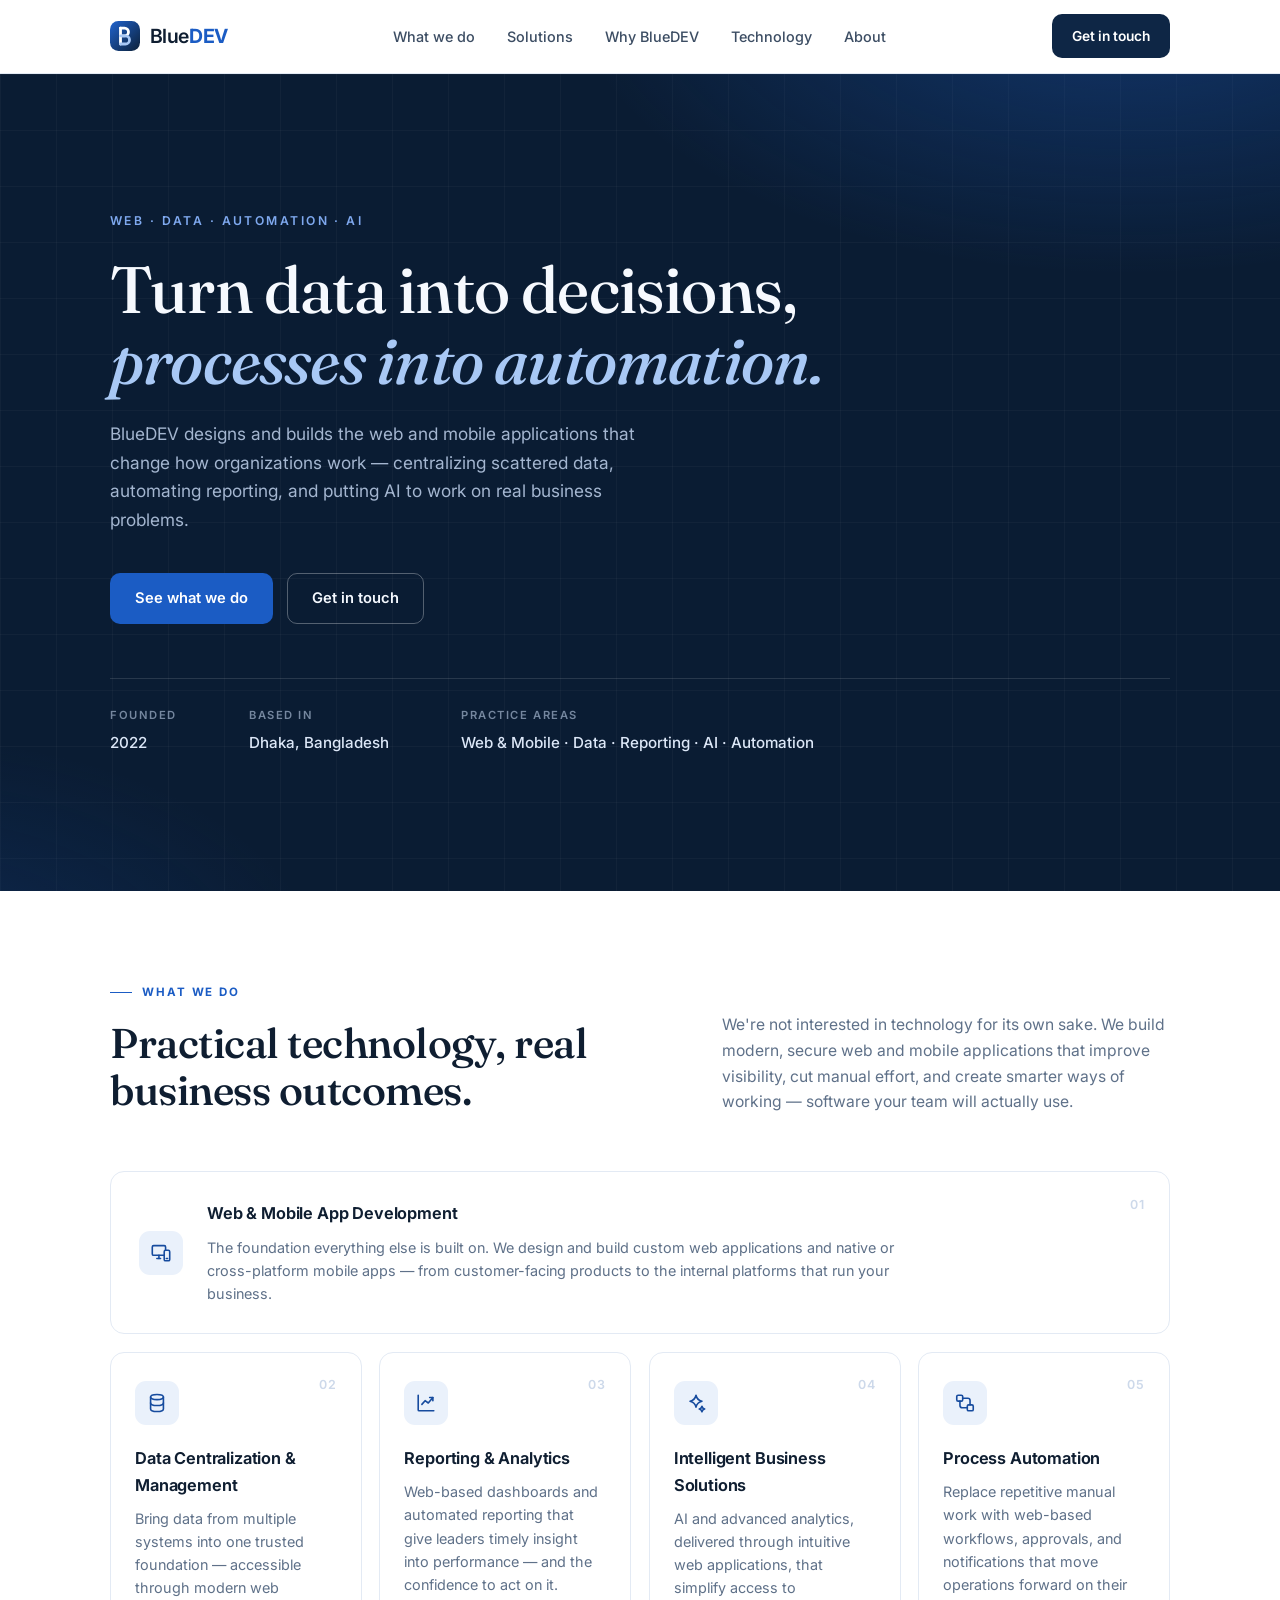
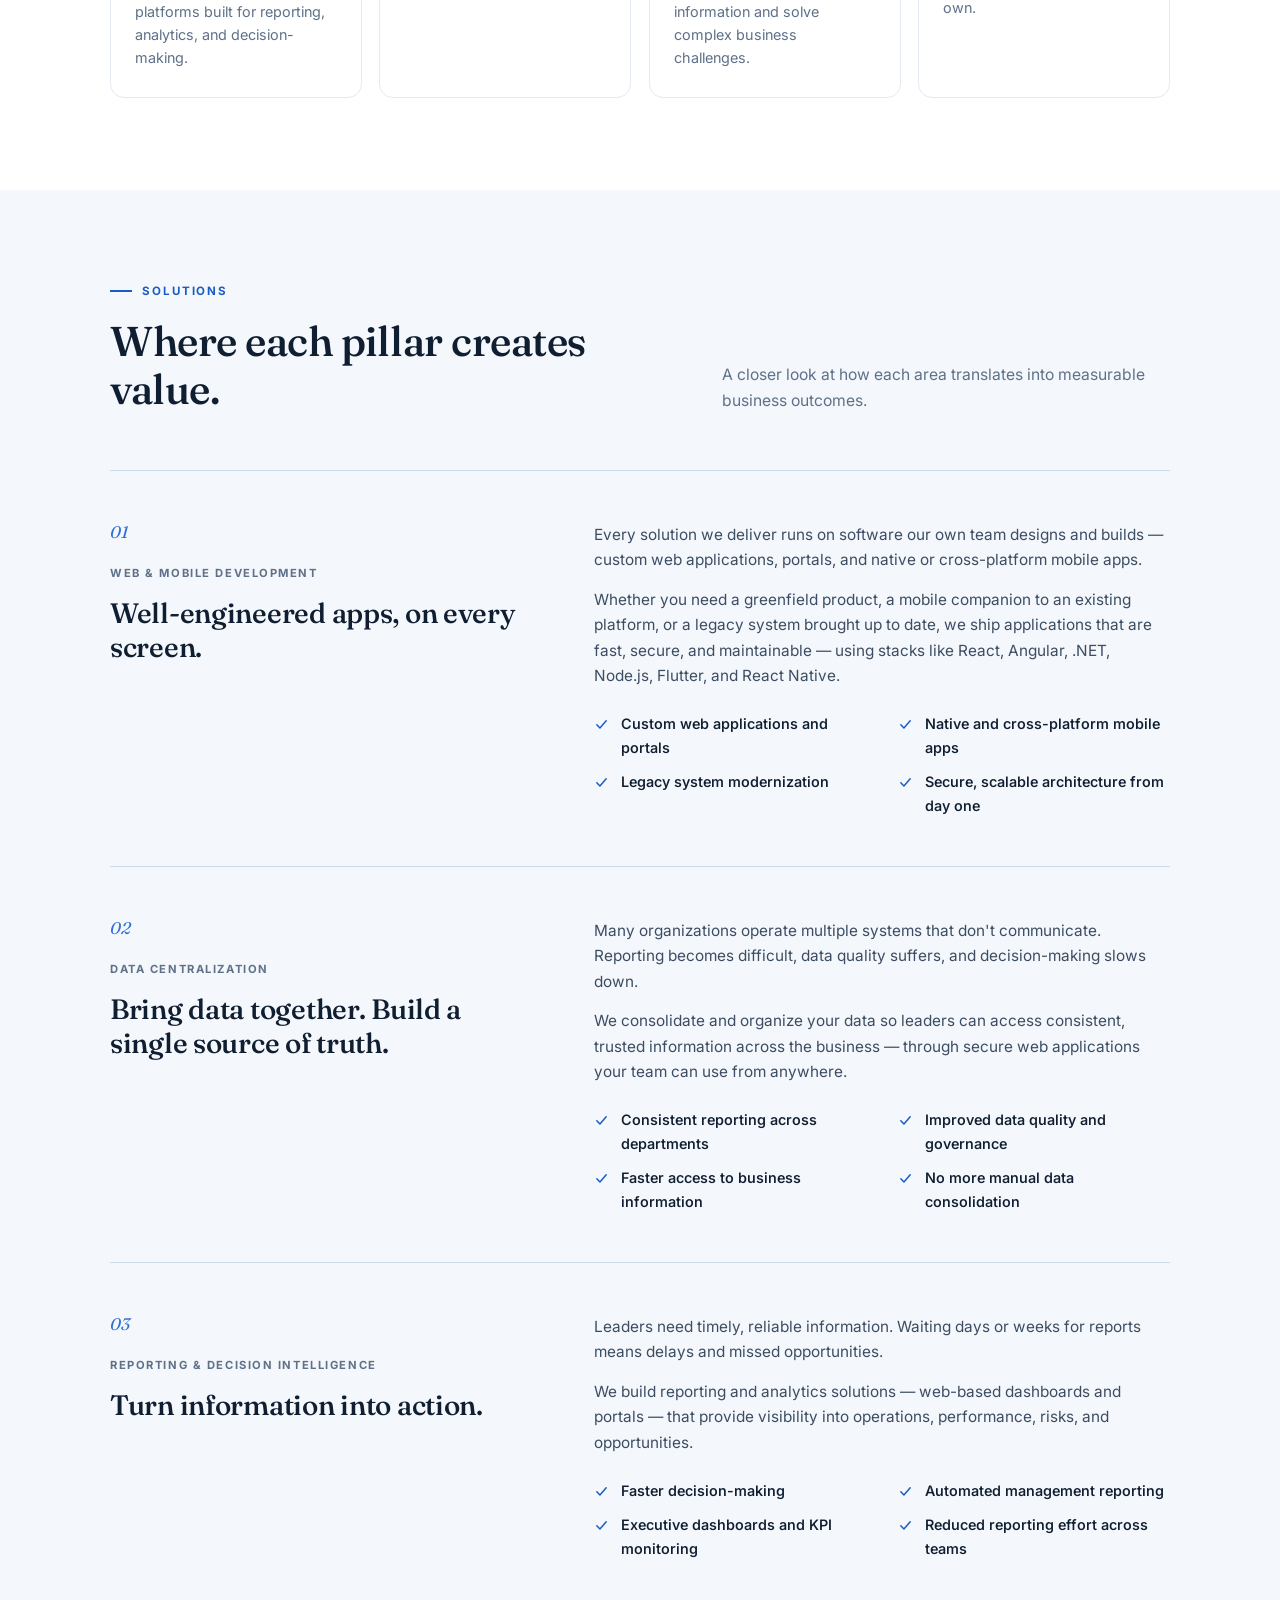
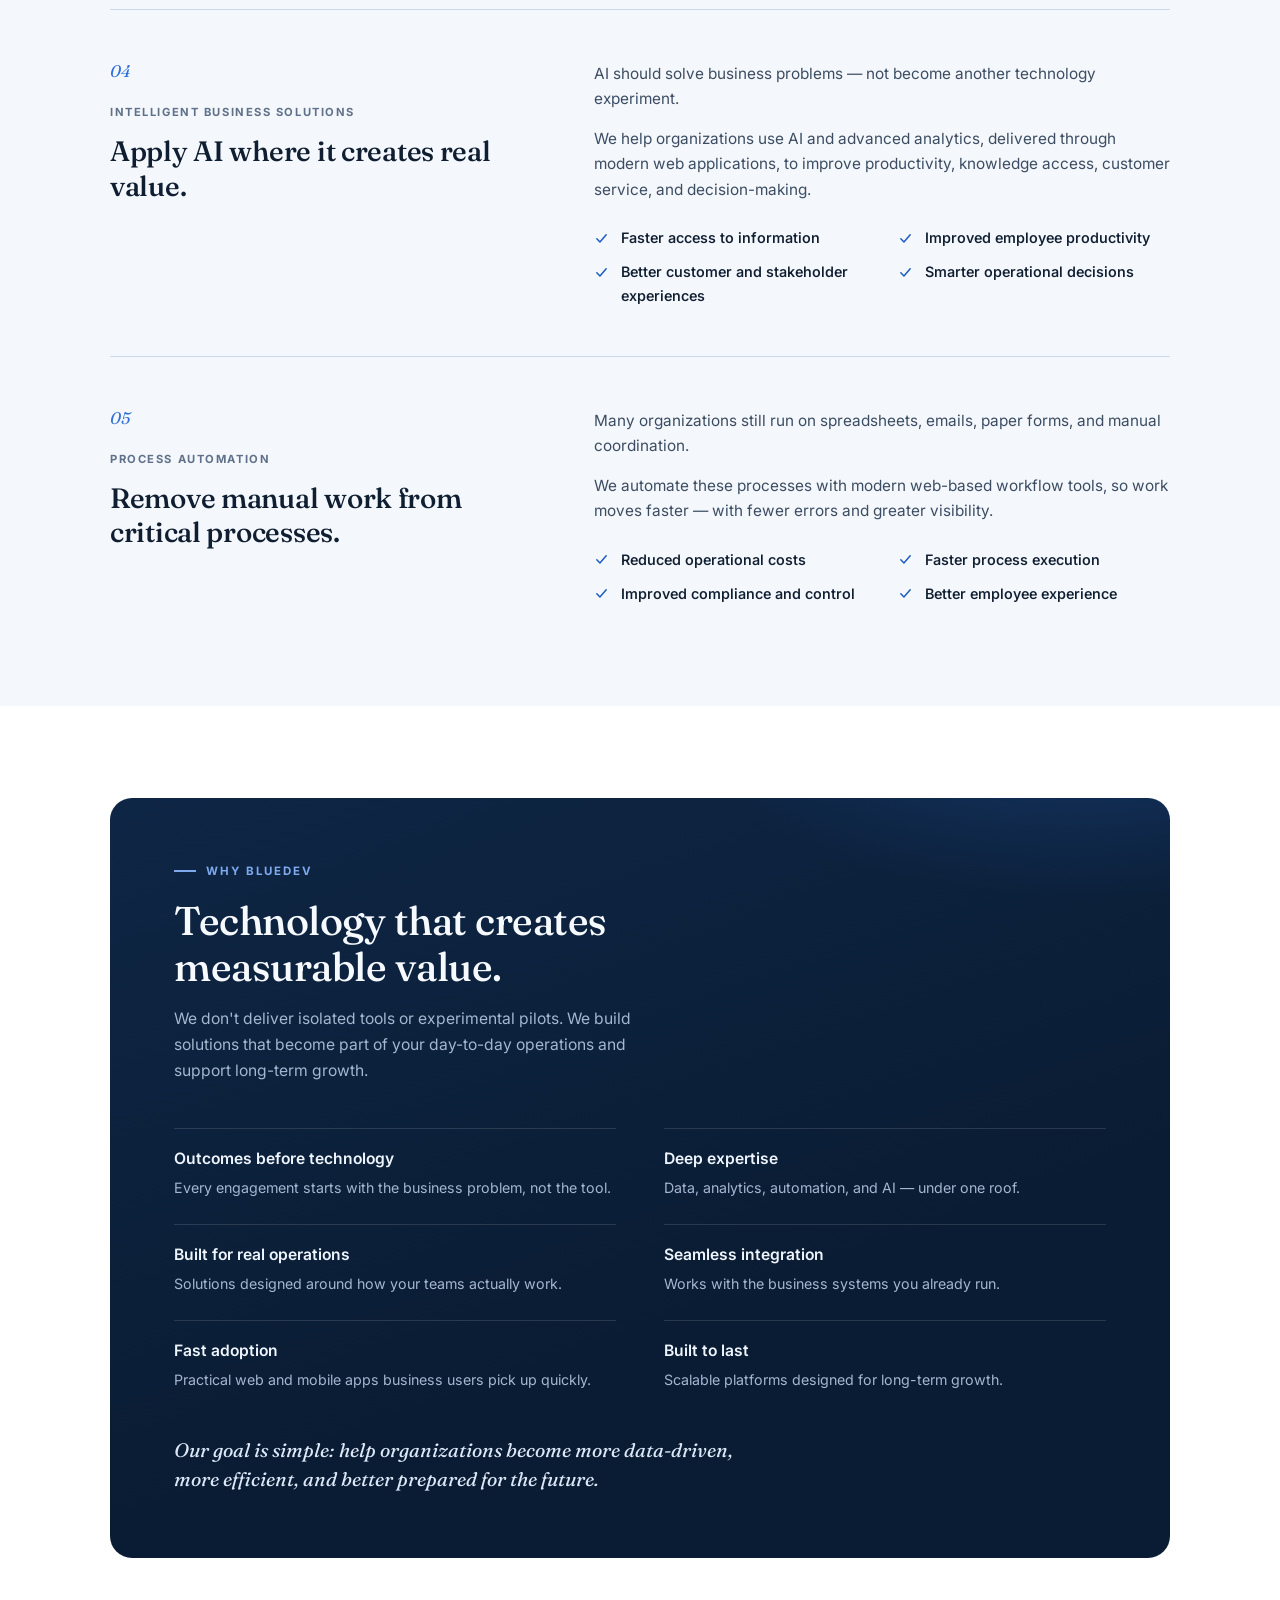
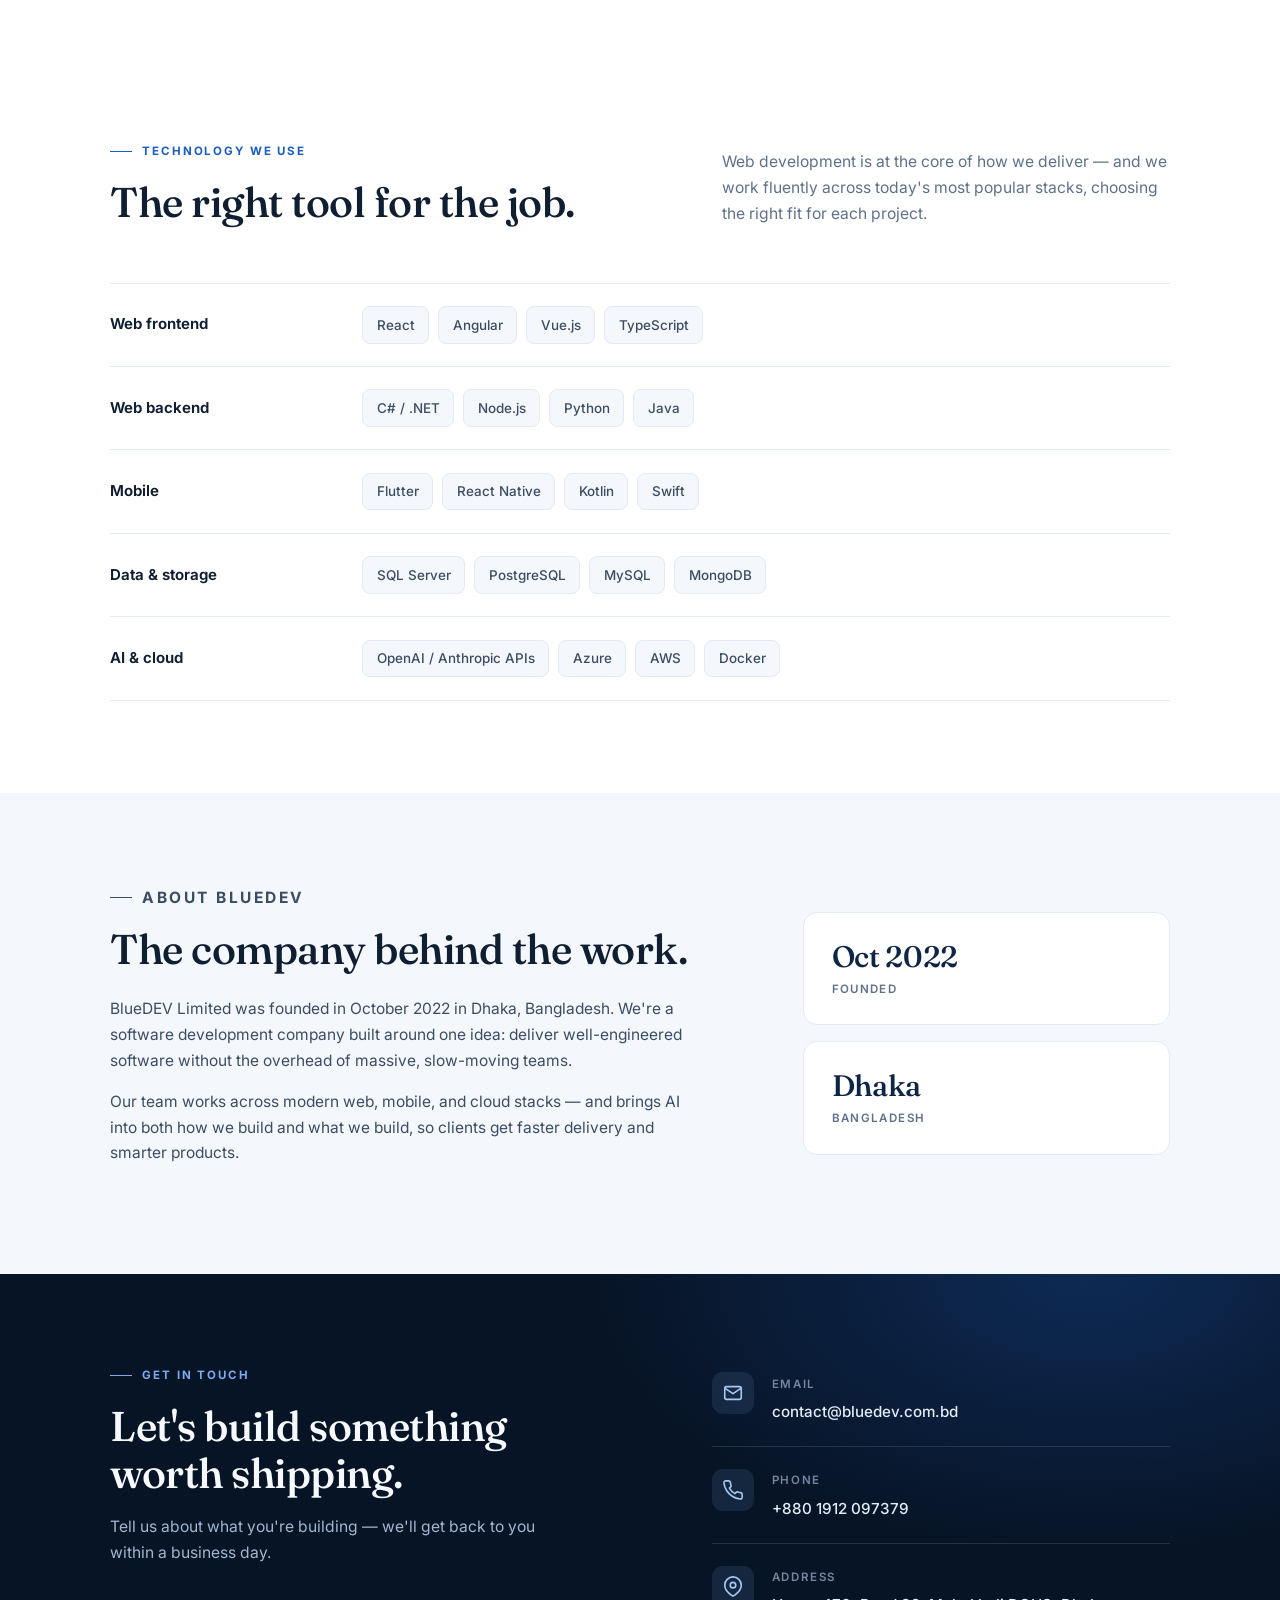
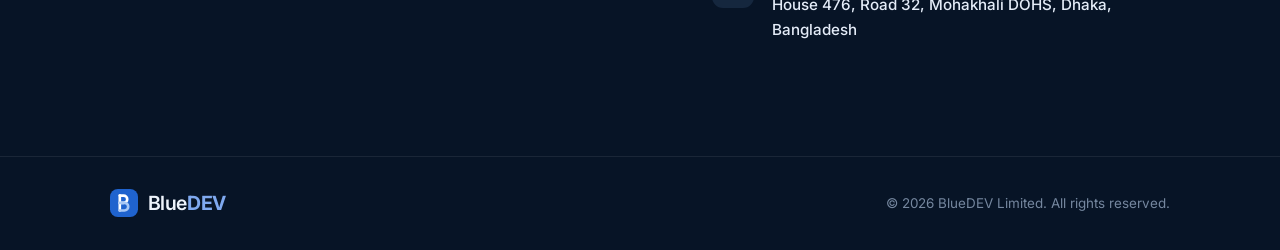
==== commit 34facecf: "Design update." ====
--- a/index.html
+++ b/index.html
@@ -50,9 +50,9 @@
   <section class="hero">
     <div class="container">
       <div class="hero-content">
-        <p class="hero-kicker reveal">Web development · Data · Automation · AI</p>
+        <p class="hero-kicker reveal">Web · Data · Automation · AI</p>
         <h1 class="reveal">Turn data into decisions,<br><em>processes into automation.</em></h1>
-        <p class="hero-sub reveal">BlueDEV designs and builds the web applications that change how organizations work — centralizing scattered data, automating reporting, and putting AI to work on real business problems.</p>
+        <p class="hero-sub reveal">BlueDEV designs and builds the web and mobile applications that change how organizations work — centralizing scattered data, automating reporting, and putting AI to work on real business problems.</p>
         <div class="hero-actions reveal">
           <a href="#what-we-do" class="btn btn-primary">See what we do</a>
           <a href="#contact" class="btn btn-outline">Get in touch</a>
@@ -69,7 +69,7 @@
         </div>
         <div class="hero-meta-item">
           <span class="hero-meta-label">Practice areas</span>
-          <span class="hero-meta-value">Web Development · Data · Reporting · AI · Automation</span>
+          <span class="hero-meta-value">Web &amp; Mobile · Data · Reporting · AI · Automation</span>
         </div>
       </div>
     </div>
@@ -82,12 +82,22 @@
           <p class="eyebrow">What we do</p>
           <h2>Practical technology, real business outcomes.</h2>
         </div>
-        <p class="section-sub">We're not interested in technology for its own sake. We build modern, secure web applications that improve visibility, cut manual effort, and create smarter ways of working — software your team will actually use.</p>
+        <p class="section-sub">We're not interested in technology for its own sake. We build modern, secure web and mobile applications that improve visibility, cut manual effort, and create smarter ways of working — software your team will actually use.</p>
       </div>
 
       <div class="pillar-grid">
+        <a href="#web-mobile-development" class="pillar-card pillar-card--wide reveal">
+          <span class="pillar-index">01</span>
+          <div class="card-icon">
+            <svg viewBox="0 0 24 24" fill="none" stroke="currentColor" stroke-width="1.75" stroke-linecap="round" stroke-linejoin="round"><rect x="2.5" y="4" width="14.5" height="10.5" rx="1.5"/><path d="M7.5 18h4"/><path d="M9.75 14.5V18"/><rect x="15.5" y="9" width="6" height="11.5" rx="1.5" fill="#eaf1fb"/><path d="M17.8 18h1.4"/></svg>
+          </div>
+          <div>
+            <h3>Web &amp; Mobile App Development</h3>
+            <p>The foundation everything else is built on. We design and build custom web applications and native or cross-platform mobile apps — from customer-facing products to the internal platforms that run your business.</p>
+          </div>
+        </a>
         <a href="#data-centralization" class="pillar-card reveal">
-          <span class="pillar-index">01</span>
+          <span class="pillar-index">02</span>
           <div class="card-icon">
             <svg viewBox="0 0 24 24" fill="none" stroke="currentColor" stroke-width="1.75" stroke-linecap="round" stroke-linejoin="round"><ellipse cx="12" cy="5.5" rx="7" ry="2.8"/><path d="M5 5.5v6.5c0 1.55 3.13 2.8 7 2.8s7-1.25 7-2.8V5.5"/><path d="M5 12v6.5c0 1.55 3.13 2.8 7 2.8s7-1.25 7-2.8V12"/></svg>
           </div>
@@ -95,7 +105,7 @@
           <p>Bring data from multiple systems into one trusted foundation — accessible through modern web platforms built for reporting, analytics, and decision-making.</p>
         </a>
         <a href="#reporting-analytics" class="pillar-card reveal">
-          <span class="pillar-index">02</span>
+          <span class="pillar-index">03</span>
           <div class="card-icon">
             <svg viewBox="0 0 24 24" fill="none" stroke="currentColor" stroke-width="1.75" stroke-linecap="round" stroke-linejoin="round"><path d="M3.5 3.5v16a1 1 0 0 0 1 1h16"/><path d="M7.5 13.5l3.5-4 3.5 2.5 5-6"/><path d="M16 6h3.5v3.5"/></svg>
           </div>
@@ -103,7 +113,7 @@
           <p>Web-based dashboards and automated reporting that give leaders timely insight into performance — and the confidence to act on it.</p>
         </a>
         <a href="#intelligent-solutions" class="pillar-card reveal">
-          <span class="pillar-index">03</span>
+          <span class="pillar-index">04</span>
           <div class="card-icon">
             <svg viewBox="0 0 24 24" fill="none" stroke="currentColor" stroke-width="1.75" stroke-linecap="round" stroke-linejoin="round"><path d="M12 3.5c.9 3.9 2.8 5.8 6.5 6.5-3.7.7-5.6 2.6-6.5 6.5-.9-3.9-2.8-5.8-6.5-6.5 3.7-.7 5.6-2.6 6.5-6.5z"/><path d="M18.5 15.5c.4 1.8 1.3 2.7 3 3-1.7.3-2.6 1.2-3 3-.4-1.8-1.3-2.7-3-3 1.7-.3 2.6-1.2 3-3z"/></svg>
           </div>
@@ -111,7 +121,7 @@
           <p>AI and advanced analytics, delivered through intuitive web applications, that simplify access to information and solve complex business challenges.</p>
         </a>
         <a href="#process-automation" class="pillar-card reveal">
-          <span class="pillar-index">04</span>
+          <span class="pillar-index">05</span>
           <div class="card-icon">
             <svg viewBox="0 0 24 24" fill="none" stroke="currentColor" stroke-width="1.75" stroke-linecap="round" stroke-linejoin="round"><rect x="3" y="3.5" width="6.5" height="6.5" rx="1.5"/><rect x="14.5" y="14" width="6.5" height="6.5" rx="1.5"/><path d="M9.5 6.75H15a2.5 2.5 0 0 1 2.5 2.5V14"/><path d="M14.5 17.25H9a2.5 2.5 0 0 1-2.5-2.5V10"/></svg>
           </div>
@@ -132,9 +142,27 @@
         <p class="section-sub">A closer look at how each area translates into measurable business outcomes.</p>
       </div>
 
+      <article class="solution-block reveal" id="web-mobile-development">
+        <div class="solution-intro">
+          <span class="solution-index">01</span>
+          <p class="solution-tag">Web &amp; Mobile Development</p>
+          <h3>Well-engineered apps, on every screen.</h3>
+        </div>
+        <div class="solution-body">
+          <p>Every solution we deliver runs on software our own team designs and builds — custom web applications, portals, and native or cross-platform mobile apps.</p>
+          <p>Whether you need a greenfield product, a mobile companion to an existing platform, or a legacy system brought up to date, we ship applications that are fast, secure, and maintainable — using stacks like React, Angular, .NET, Node.js, Flutter, and React Native.</p>
+          <ul class="outcome-list">
+            <li>Custom web applications and portals</li>
+            <li>Native and cross-platform mobile apps</li>
+            <li>Legacy system modernization</li>
+            <li>Secure, scalable architecture from day one</li>
+          </ul>
+        </div>
+      </article>
+
       <article class="solution-block reveal" id="data-centralization">
         <div class="solution-intro">
-          <span class="solution-index">01</span>
+          <span class="solution-index">02</span>
           <p class="solution-tag">Data Centralization</p>
           <h3>Bring data together. Build a single source of truth.</h3>
         </div>
@@ -152,7 +180,7 @@
 
       <article class="solution-block reveal" id="reporting-analytics">
         <div class="solution-intro">
-          <span class="solution-index">02</span>
+          <span class="solution-index">03</span>
           <p class="solution-tag">Reporting &amp; Decision Intelligence</p>
           <h3>Turn information into action.</h3>
         </div>
@@ -170,7 +198,7 @@
 
       <article class="solution-block reveal" id="intelligent-solutions">
         <div class="solution-intro">
-          <span class="solution-index">03</span>
+          <span class="solution-index">04</span>
           <p class="solution-tag">Intelligent Business Solutions</p>
           <h3>Apply AI where it creates real value.</h3>
         </div>
@@ -188,7 +216,7 @@
 
       <article class="solution-block reveal" id="process-automation">
         <div class="solution-intro">
-          <span class="solution-index">04</span>
+          <span class="solution-index">05</span>
           <p class="solution-tag">Process Automation</p>
           <h3>Remove manual work from critical processes.</h3>
         </div>
@@ -219,7 +247,7 @@
           <li><strong>Deep expertise</strong><span>Data, analytics, automation, and AI — under one roof.</span></li>
           <li><strong>Built for real operations</strong><span>Solutions designed around how your teams actually work.</span></li>
           <li><strong>Seamless integration</strong><span>Works with the business systems you already run.</span></li>
-          <li><strong>Fast adoption</strong><span>Practical web applications business users pick up quickly.</span></li>
+          <li><strong>Fast adoption</strong><span>Practical web and mobile apps business users pick up quickly.</span></li>
           <li><strong>Built to last</strong><span>Scalable platforms designed for long-term growth.</span></li>
         </ul>
         <p class="why-closing">Our goal is simple: help organizations become more data-driven, more efficient, and better prepared for the future.</p>
--- a/styles.css
+++ b/styles.css
@@ -234,7 +234,7 @@
 
 .hero-content {
   max-width: 780px;
-  padding-top: clamp(4rem, 9vh, 6.5rem);
+  padding-top: clamp(2.25rem, 5vh, 3.75rem);
 }
 
 .hero-kicker {
@@ -279,8 +279,8 @@
   gap: clamp(2rem, 6vw, 4.5rem);
   flex-wrap: wrap;
   border-top: 1px solid var(--dark-line);
-  margin-top: clamp(3.5rem, 8vh, 5.5rem);
-  padding: 1.7rem 0 3.25rem;
+  margin-top: clamp(2.75rem, 6vh, 4.25rem);
+  padding: 1.7rem 0 2.75rem;
 }
 
 .hero-meta-label {
@@ -366,6 +366,21 @@
 }
 
 .pillar-card:hover .pillar-index { color: var(--blue-500); }
+
+.pillar-card--wide {
+  grid-column: 1 / -1;
+  display: grid;
+  grid-template-columns: auto minmax(0, 1fr);
+  align-items: center;
+  gap: 1.5rem;
+  padding: 1.75rem;
+}
+
+.pillar-card--wide .card-icon { margin-bottom: 0; }
+
+.pillar-card--wide h3 { font-size: 1.08rem; }
+
+.pillar-card--wide p { max-width: 78ch; }
 
 .card-icon {
   width: 44px;
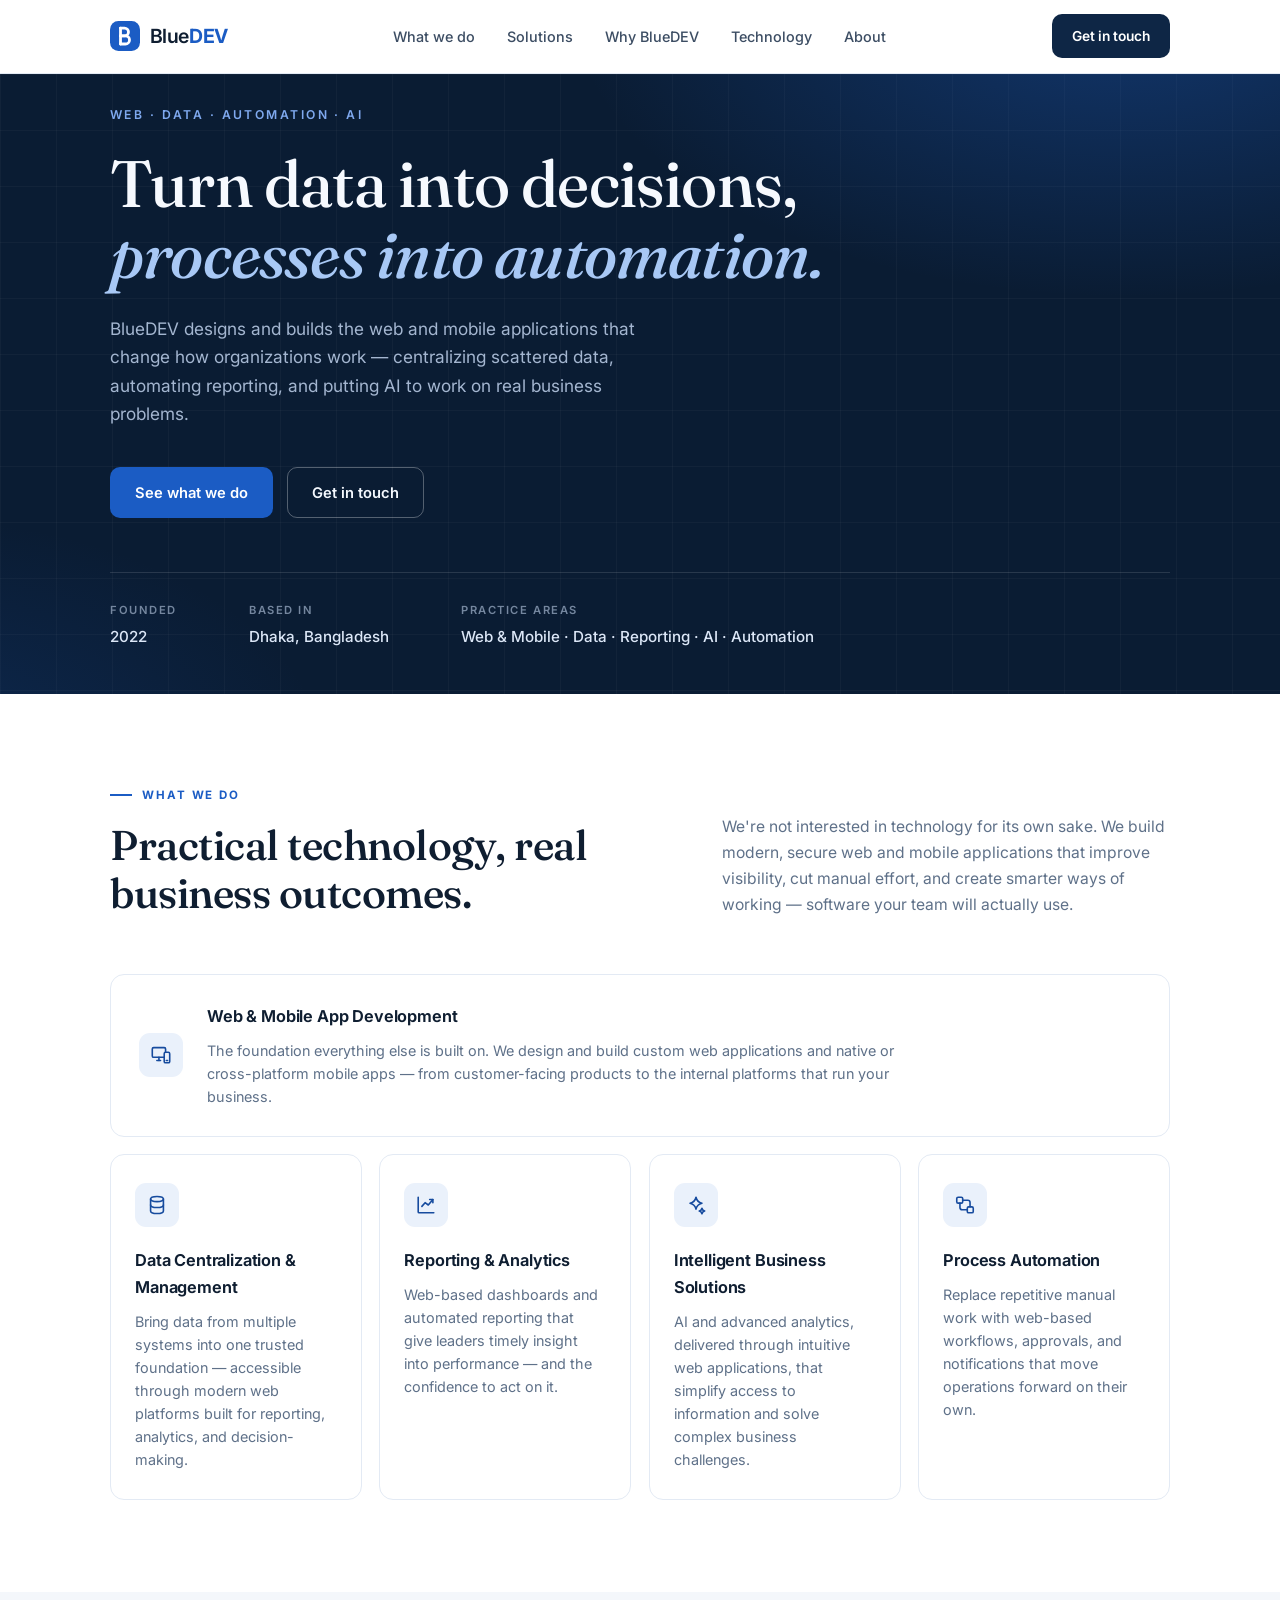
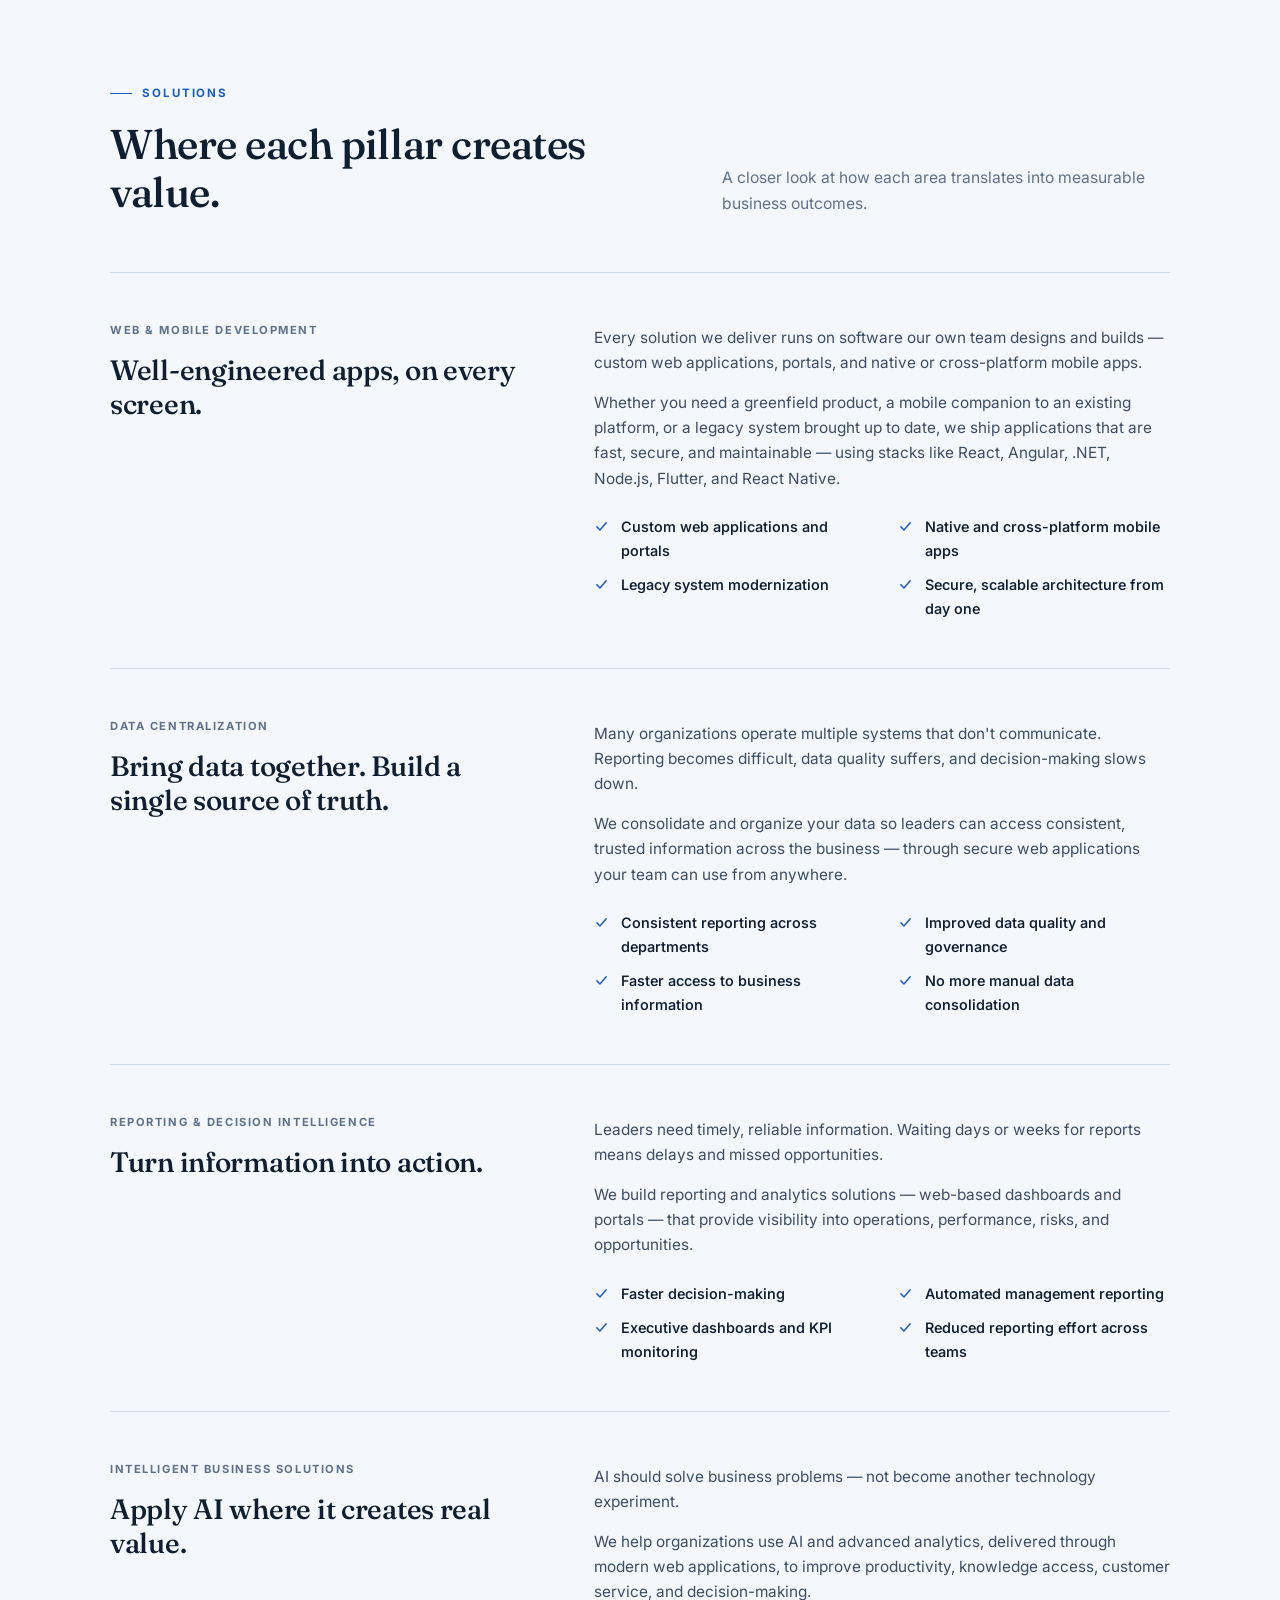
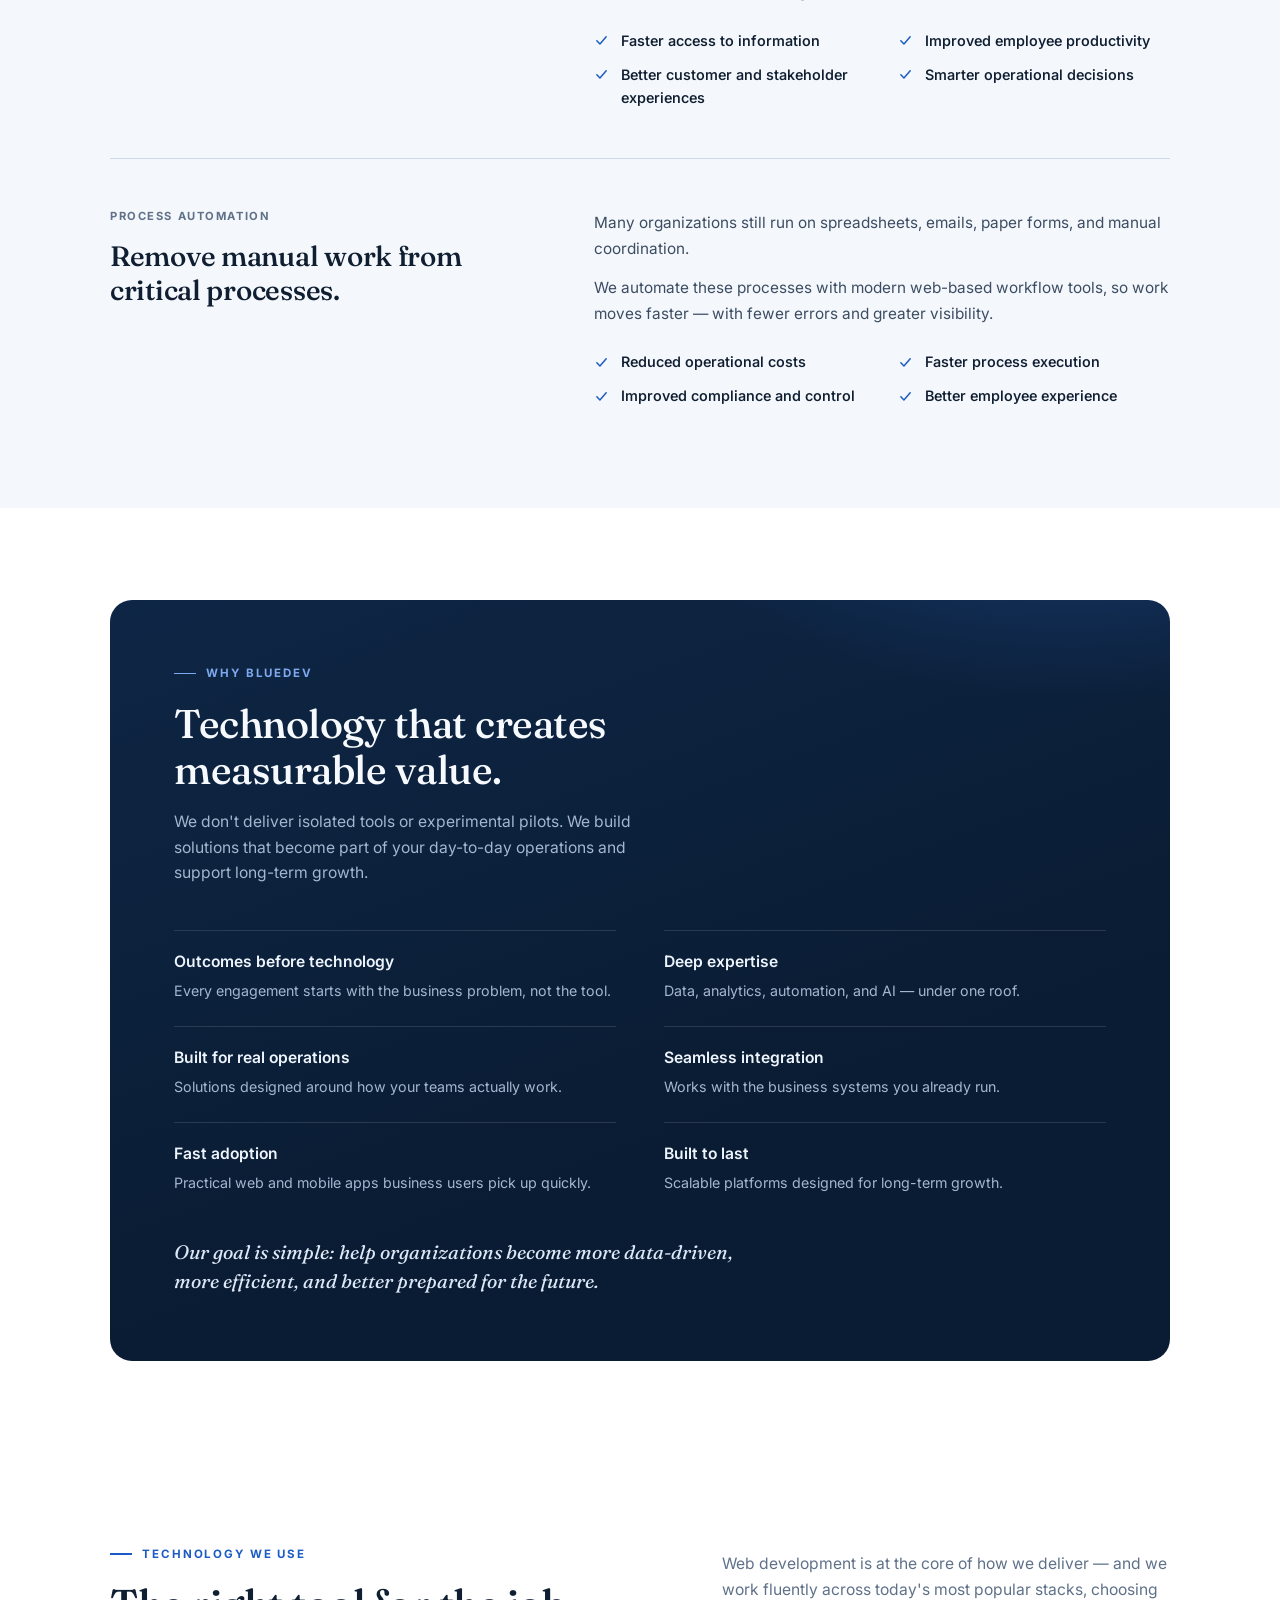
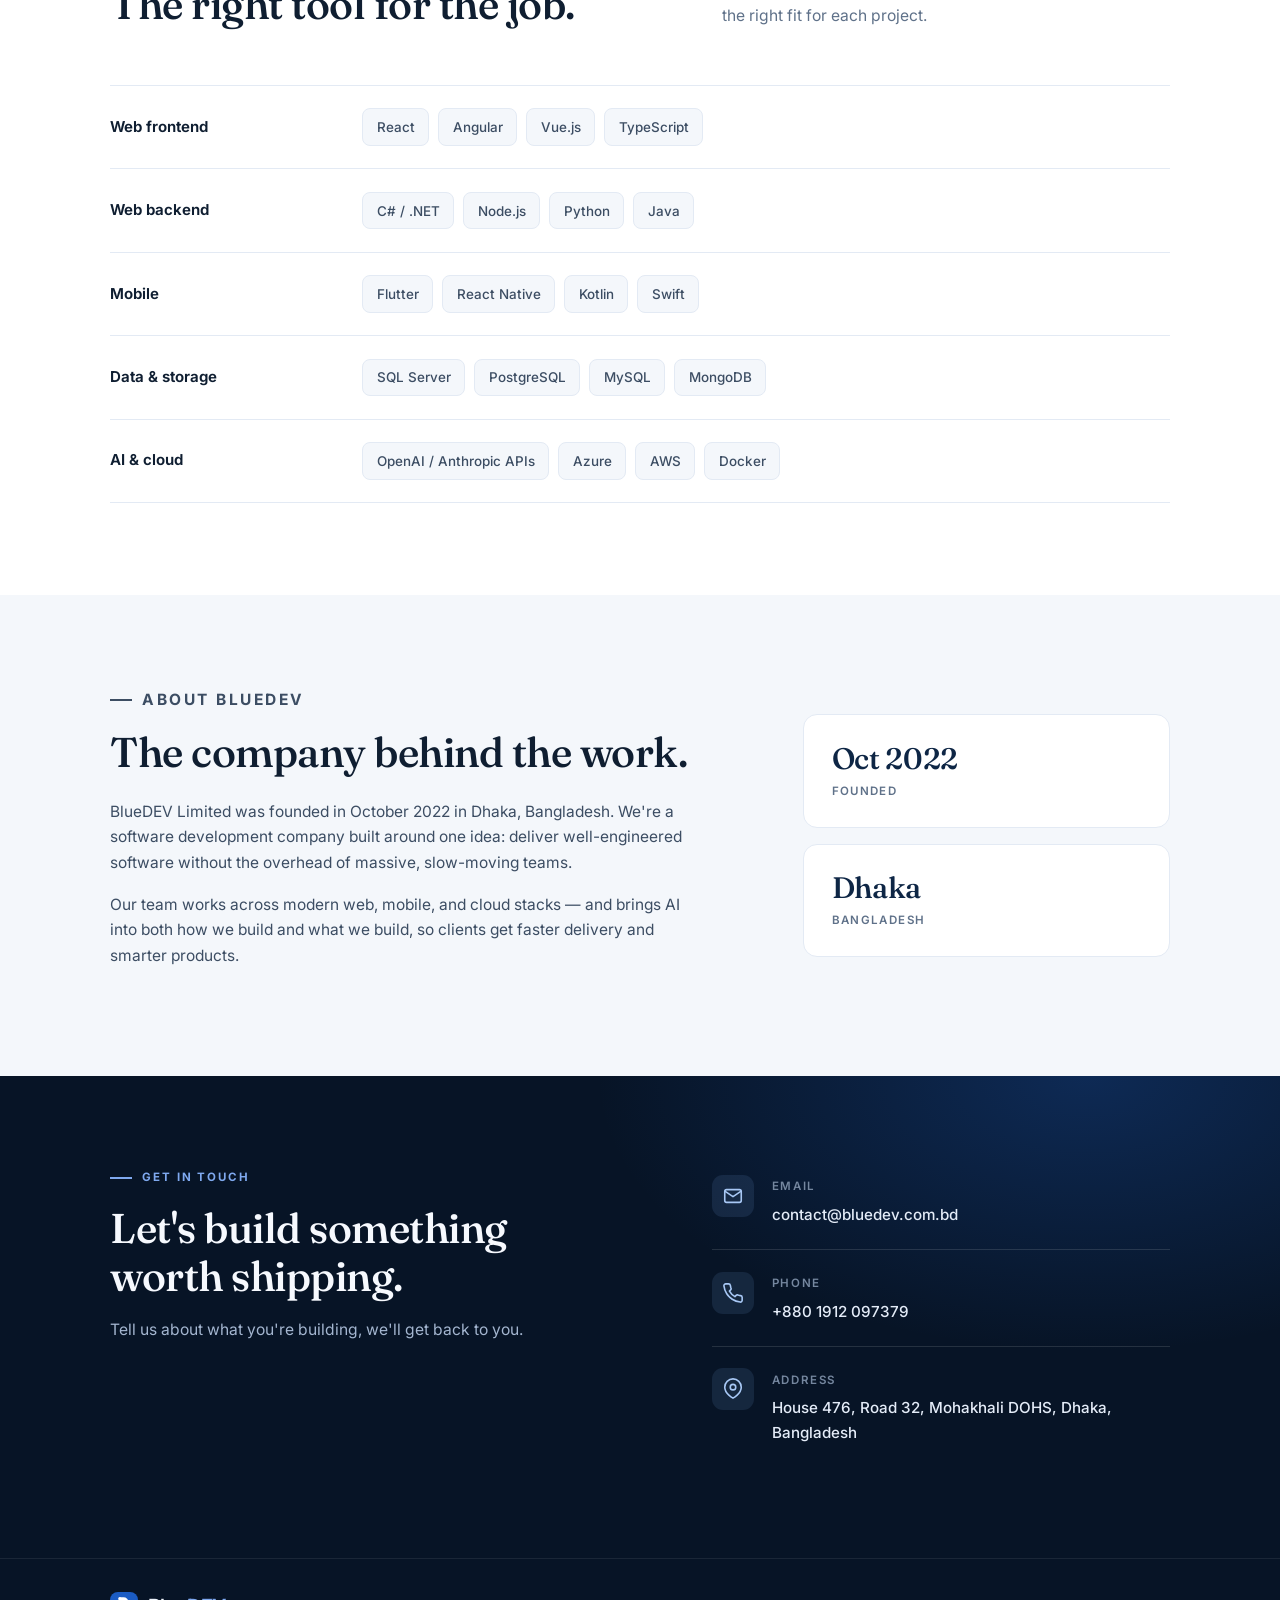
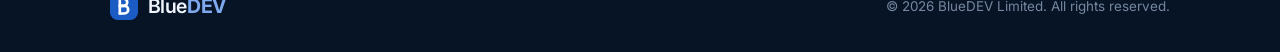
==== commit 042741b6: "Design update." ====
--- a/index.html
+++ b/index.html
@@ -5,7 +5,7 @@
 <meta name="viewport" content="width=device-width, initial-scale=1.0">
 <title>BlueDEV — Web Development, Data, Automation &amp; AI for Business</title>
 <meta name="description" content="BlueDEV designs and builds modern web applications, and helps organizations transform data into decisions, processes into automation, and information into business value through data centralization, reporting, intelligent business solutions, and AI-powered innovation.">
-<link rel="icon" href="data:image/svg+xml,%3Csvg xmlns='http://www.w3.org/2000/svg' viewBox='0 0 32 32'%3E%3Crect width='32' height='32' rx='9' fill='%231B5CC4'/%3E%3Cpath d='M11.2 7.5v17' stroke='%23fff' stroke-width='3' stroke-linecap='round'/%3E%3Cpath d='M11.2 7.5h4.3a4.2 4.2 0 0 1 0 8.4h-4.3' stroke='%23fff' stroke-width='3' stroke-linecap='round' stroke-linejoin='round' fill='none'/%3E%3Cpath d='M11.2 15.9h5.3a4.3 4.3 0 0 1 0 8.6h-5.3' stroke='%23A8C8F5' stroke-width='3' stroke-linecap='round' stroke-linejoin='round' fill='none'/%3E%3C/svg%3E">
+<link rel="icon" href="data:image/svg+xml,%3Csvg xmlns='http://www.w3.org/2000/svg' viewBox='0 0 32 32'%3E%3Crect width='32' height='32' rx='9' fill='%231B5CC4'/%3E%3Cpath d='M11.2 7.5v17' stroke='%23fff' stroke-width='3' stroke-linecap='round'/%3E%3Cpath d='M11.2 7.5h4.3a4.2 4.2 0 0 1 0 8.4h-4.3' stroke='%23fff' stroke-width='3' stroke-linecap='round' stroke-linejoin='round' fill='none'/%3E%3Cpath d='M11.2 15.9h5.3a4.3 4.3 0 0 1 0 8.6h-5.3' stroke='%23fff' stroke-width='3' stroke-linecap='round' stroke-linejoin='round' fill='none'/%3E%3C/svg%3E">
 <link rel="preconnect" href="https://fonts.googleapis.com">
 <link rel="preconnect" href="https://fonts.gstatic.com" crossorigin>
 <link rel="stylesheet" href="https://fonts.googleapis.com/css2?family=Fraunces:ital,opsz,wght@0,9..144,340..640;1,9..144,340..640&family=Inter:wght@400;500;600;700&display=swap">
@@ -17,16 +17,10 @@
   <nav class="navbar">
     <a href="#top" class="logo" aria-label="BlueDEV home">
       <svg class="logo-mark" viewBox="0 0 32 32" width="30" height="30" aria-hidden="true">
-        <defs>
-          <linearGradient id="bdlgA" x1="0" y1="0" x2="32" y2="32" gradientUnits="userSpaceOnUse">
-            <stop offset="0" stop-color="#1F63CE"/>
-            <stop offset="1" stop-color="#0C2038"/>
-          </linearGradient>
-        </defs>
-        <rect width="32" height="32" rx="9" fill="url(#bdlgA)"/>
+        <rect width="32" height="32" rx="9" fill="#1B5CC4"/>
         <path d="M11.2 7.5v17" stroke="#fff" stroke-width="3" stroke-linecap="round"/>
         <path d="M11.2 7.5h4.3a4.2 4.2 0 0 1 0 8.4h-4.3" stroke="#fff" stroke-width="3" stroke-linecap="round" stroke-linejoin="round" fill="none"/>
-        <path d="M11.2 15.9h5.3a4.3 4.3 0 0 1 0 8.6h-5.3" stroke="#A8C8F5" stroke-width="3" stroke-linecap="round" stroke-linejoin="round" fill="none"/>
+        <path d="M11.2 15.9h5.3a4.3 4.3 0 0 1 0 8.6h-5.3" stroke="#fff" stroke-width="3" stroke-linecap="round" stroke-linejoin="round" fill="none"/>
       </svg>
       <span class="logo-word">Blue<b>DEV</b></span>
     </a>
@@ -87,7 +81,6 @@
 
       <div class="pillar-grid">
         <a href="#web-mobile-development" class="pillar-card pillar-card--wide reveal">
-          <span class="pillar-index">01</span>
           <div class="card-icon">
             <svg viewBox="0 0 24 24" fill="none" stroke="currentColor" stroke-width="1.75" stroke-linecap="round" stroke-linejoin="round"><rect x="2.5" y="4" width="14.5" height="10.5" rx="1.5"/><path d="M7.5 18h4"/><path d="M9.75 14.5V18"/><rect x="15.5" y="9" width="6" height="11.5" rx="1.5" fill="#eaf1fb"/><path d="M17.8 18h1.4"/></svg>
           </div>
@@ -97,7 +90,6 @@
           </div>
         </a>
         <a href="#data-centralization" class="pillar-card reveal">
-          <span class="pillar-index">02</span>
           <div class="card-icon">
             <svg viewBox="0 0 24 24" fill="none" stroke="currentColor" stroke-width="1.75" stroke-linecap="round" stroke-linejoin="round"><ellipse cx="12" cy="5.5" rx="7" ry="2.8"/><path d="M5 5.5v6.5c0 1.55 3.13 2.8 7 2.8s7-1.25 7-2.8V5.5"/><path d="M5 12v6.5c0 1.55 3.13 2.8 7 2.8s7-1.25 7-2.8V12"/></svg>
           </div>
@@ -105,7 +97,6 @@
           <p>Bring data from multiple systems into one trusted foundation — accessible through modern web platforms built for reporting, analytics, and decision-making.</p>
         </a>
         <a href="#reporting-analytics" class="pillar-card reveal">
-          <span class="pillar-index">03</span>
           <div class="card-icon">
             <svg viewBox="0 0 24 24" fill="none" stroke="currentColor" stroke-width="1.75" stroke-linecap="round" stroke-linejoin="round"><path d="M3.5 3.5v16a1 1 0 0 0 1 1h16"/><path d="M7.5 13.5l3.5-4 3.5 2.5 5-6"/><path d="M16 6h3.5v3.5"/></svg>
           </div>
@@ -113,7 +104,6 @@
           <p>Web-based dashboards and automated reporting that give leaders timely insight into performance — and the confidence to act on it.</p>
         </a>
         <a href="#intelligent-solutions" class="pillar-card reveal">
-          <span class="pillar-index">04</span>
           <div class="card-icon">
             <svg viewBox="0 0 24 24" fill="none" stroke="currentColor" stroke-width="1.75" stroke-linecap="round" stroke-linejoin="round"><path d="M12 3.5c.9 3.9 2.8 5.8 6.5 6.5-3.7.7-5.6 2.6-6.5 6.5-.9-3.9-2.8-5.8-6.5-6.5 3.7-.7 5.6-2.6 6.5-6.5z"/><path d="M18.5 15.5c.4 1.8 1.3 2.7 3 3-1.7.3-2.6 1.2-3 3-.4-1.8-1.3-2.7-3-3 1.7-.3 2.6-1.2 3-3z"/></svg>
           </div>
@@ -121,7 +111,6 @@
           <p>AI and advanced analytics, delivered through intuitive web applications, that simplify access to information and solve complex business challenges.</p>
         </a>
         <a href="#process-automation" class="pillar-card reveal">
-          <span class="pillar-index">05</span>
           <div class="card-icon">
             <svg viewBox="0 0 24 24" fill="none" stroke="currentColor" stroke-width="1.75" stroke-linecap="round" stroke-linejoin="round"><rect x="3" y="3.5" width="6.5" height="6.5" rx="1.5"/><rect x="14.5" y="14" width="6.5" height="6.5" rx="1.5"/><path d="M9.5 6.75H15a2.5 2.5 0 0 1 2.5 2.5V14"/><path d="M14.5 17.25H9a2.5 2.5 0 0 1-2.5-2.5V10"/></svg>
           </div>
@@ -144,7 +133,6 @@
 
       <article class="solution-block reveal" id="web-mobile-development">
         <div class="solution-intro">
-          <span class="solution-index">01</span>
           <p class="solution-tag">Web &amp; Mobile Development</p>
           <h3>Well-engineered apps, on every screen.</h3>
         </div>
@@ -162,7 +150,6 @@
 
       <article class="solution-block reveal" id="data-centralization">
         <div class="solution-intro">
-          <span class="solution-index">02</span>
           <p class="solution-tag">Data Centralization</p>
           <h3>Bring data together. Build a single source of truth.</h3>
         </div>
@@ -180,7 +167,6 @@
 
       <article class="solution-block reveal" id="reporting-analytics">
         <div class="solution-intro">
-          <span class="solution-index">03</span>
           <p class="solution-tag">Reporting &amp; Decision Intelligence</p>
           <h3>Turn information into action.</h3>
         </div>
@@ -198,7 +184,6 @@
 
       <article class="solution-block reveal" id="intelligent-solutions">
         <div class="solution-intro">
-          <span class="solution-index">04</span>
           <p class="solution-tag">Intelligent Business Solutions</p>
           <h3>Apply AI where it creates real value.</h3>
         </div>
@@ -216,7 +201,6 @@
 
       <article class="solution-block reveal" id="process-automation">
         <div class="solution-intro">
-          <span class="solution-index">05</span>
           <p class="solution-tag">Process Automation</p>
           <h3>Remove manual work from critical processes.</h3>
         </div>
@@ -343,7 +327,7 @@
         <div class="contact-lead">
           <p class="eyebrow">Get in touch</p>
           <h2>Let's build something worth shipping.</h2>
-          <p class="section-sub">Tell us about what you're building — we'll get back to you within a business day.</p>
+          <p class="section-sub">Tell us about what you're building, we'll get back to you.</p>
         </div>
         <ul class="contact-list">
           <li>
@@ -384,10 +368,10 @@
   <div class="container footer-inner">
     <a href="#top" class="logo" aria-label="BlueDEV home">
       <svg class="logo-mark" viewBox="0 0 32 32" width="28" height="28" aria-hidden="true">
-        <rect width="32" height="32" rx="9" fill="#1F63CE"/>
+        <rect width="32" height="32" rx="9" fill="#1B5CC4"/>
         <path d="M11.2 7.5v17" stroke="#fff" stroke-width="3" stroke-linecap="round"/>
         <path d="M11.2 7.5h4.3a4.2 4.2 0 0 1 0 8.4h-4.3" stroke="#fff" stroke-width="3" stroke-linecap="round" stroke-linejoin="round" fill="none"/>
-        <path d="M11.2 15.9h5.3a4.3 4.3 0 0 1 0 8.6h-5.3" stroke="#A8C8F5" stroke-width="3" stroke-linecap="round" stroke-linejoin="round" fill="none"/>
+        <path d="M11.2 15.9h5.3a4.3 4.3 0 0 1 0 8.6h-5.3" stroke="#fff" stroke-width="3" stroke-linecap="round" stroke-linejoin="round" fill="none"/>
       </svg>
       <span class="logo-word">Blue<b>DEV</b></span>
     </a>
--- a/styles.css
+++ b/styles.css
@@ -232,9 +232,12 @@
   color: var(--paper);
 }
 
+.hero {
+  padding-block: clamp(1.5rem, 3.5vh, 2.5rem) 0;
+}
+
 .hero-content {
   max-width: 780px;
-  padding-top: clamp(2.25rem, 5vh, 3.75rem);
 }
 
 .hero-kicker {
@@ -354,19 +357,6 @@
   box-shadow: var(--shadow-md);
 }
 
-.pillar-index {
-  position: absolute;
-  top: 1.4rem;
-  right: 1.5rem;
-  font-size: 0.78rem;
-  font-weight: 600;
-  letter-spacing: 0.08em;
-  color: var(--border-strong);
-  transition: color 0.25s ease;
-}
-
-.pillar-card:hover .pillar-index { color: var(--blue-500); }
-
 .pillar-card--wide {
   grid-column: 1 / -1;
   display: grid;
@@ -427,15 +417,6 @@
 
 .solution-block:last-child {
   padding-bottom: 0.5rem;
-}
-
-.solution-index {
-  display: block;
-  font-family: var(--font-display);
-  font-style: italic;
-  font-size: 1.05rem;
-  color: var(--blue-500);
-  margin-bottom: 1.1rem;
 }
 
 .solution-tag {
@@ -786,5 +767,13 @@
   }
 
   .pillar-grid { grid-template-columns: 1fr; }
+
+  .pillar-card--wide {
+    display: block;
+    padding: 1.75rem 1.5rem;
+  }
+
+  .pillar-card--wide .card-icon { margin-bottom: 1.25rem; }
+
   .footer-inner { justify-content: center; text-align: center; }
 }
